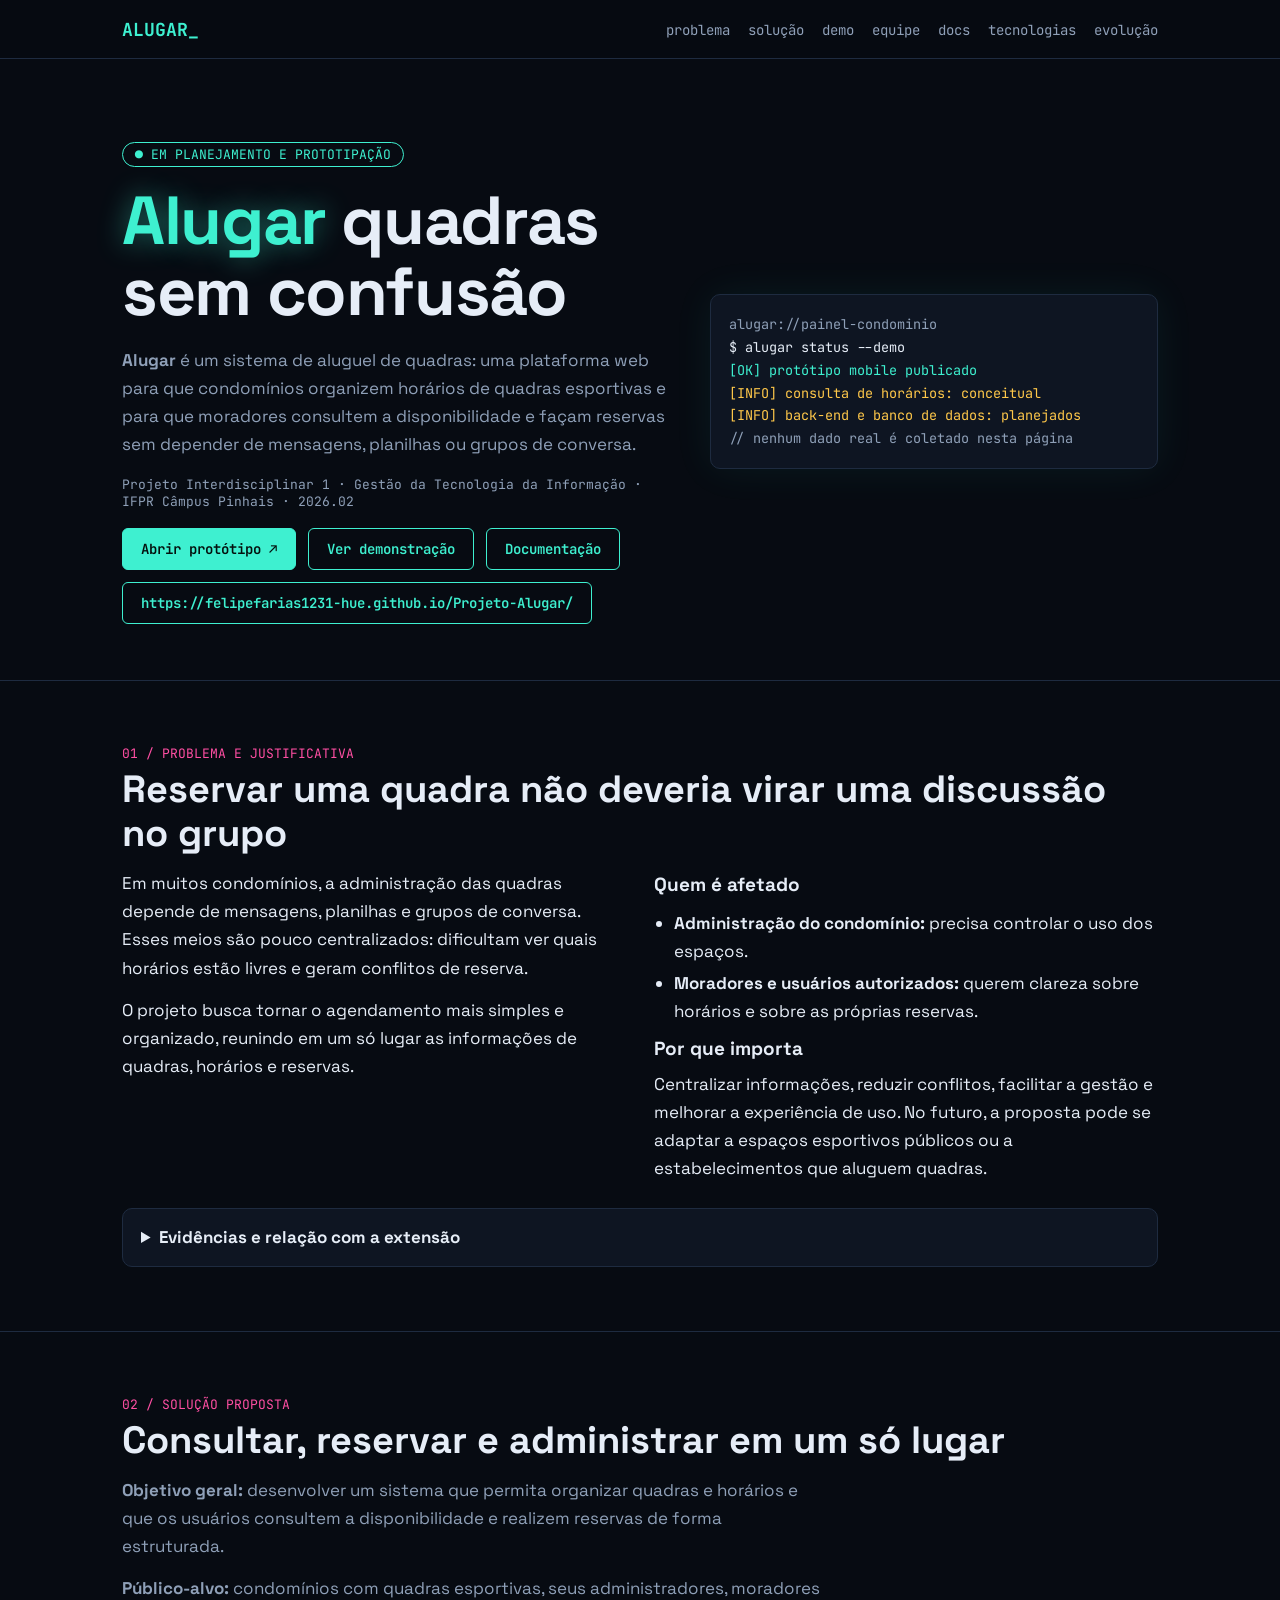
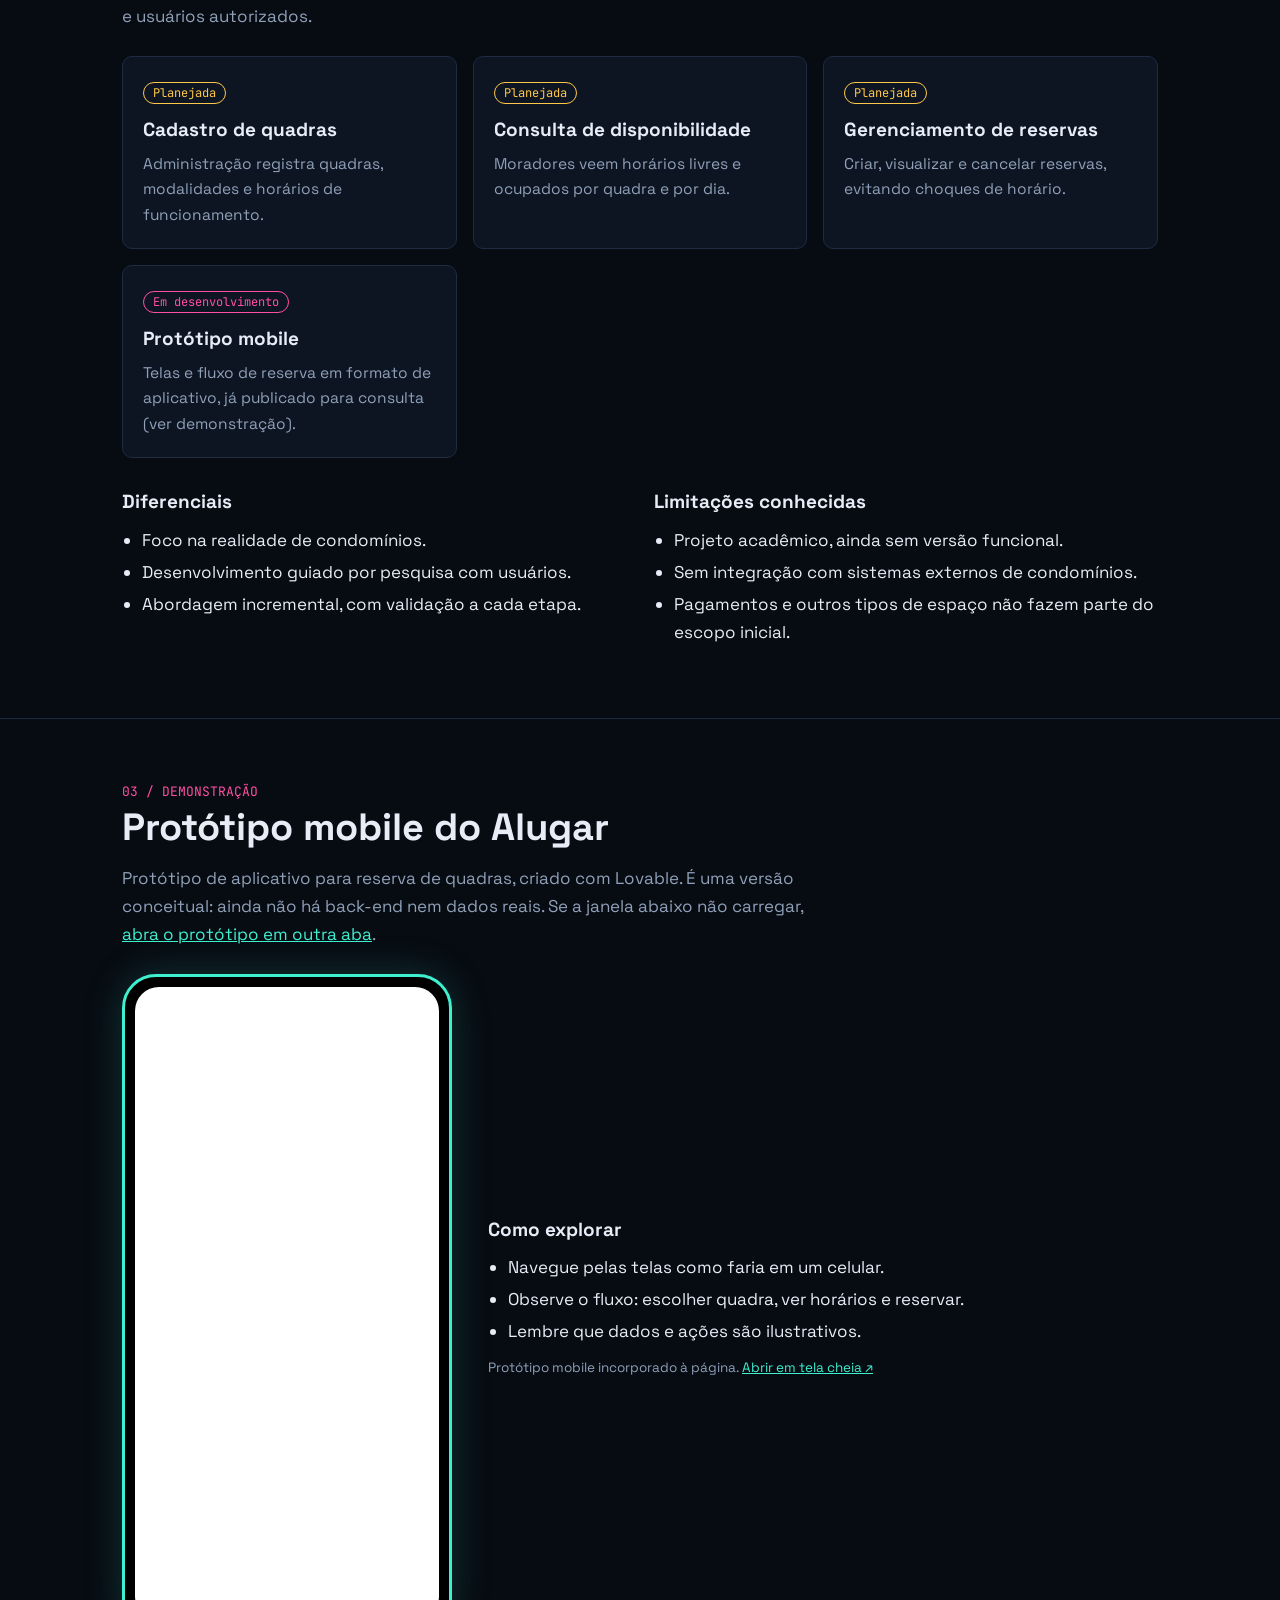
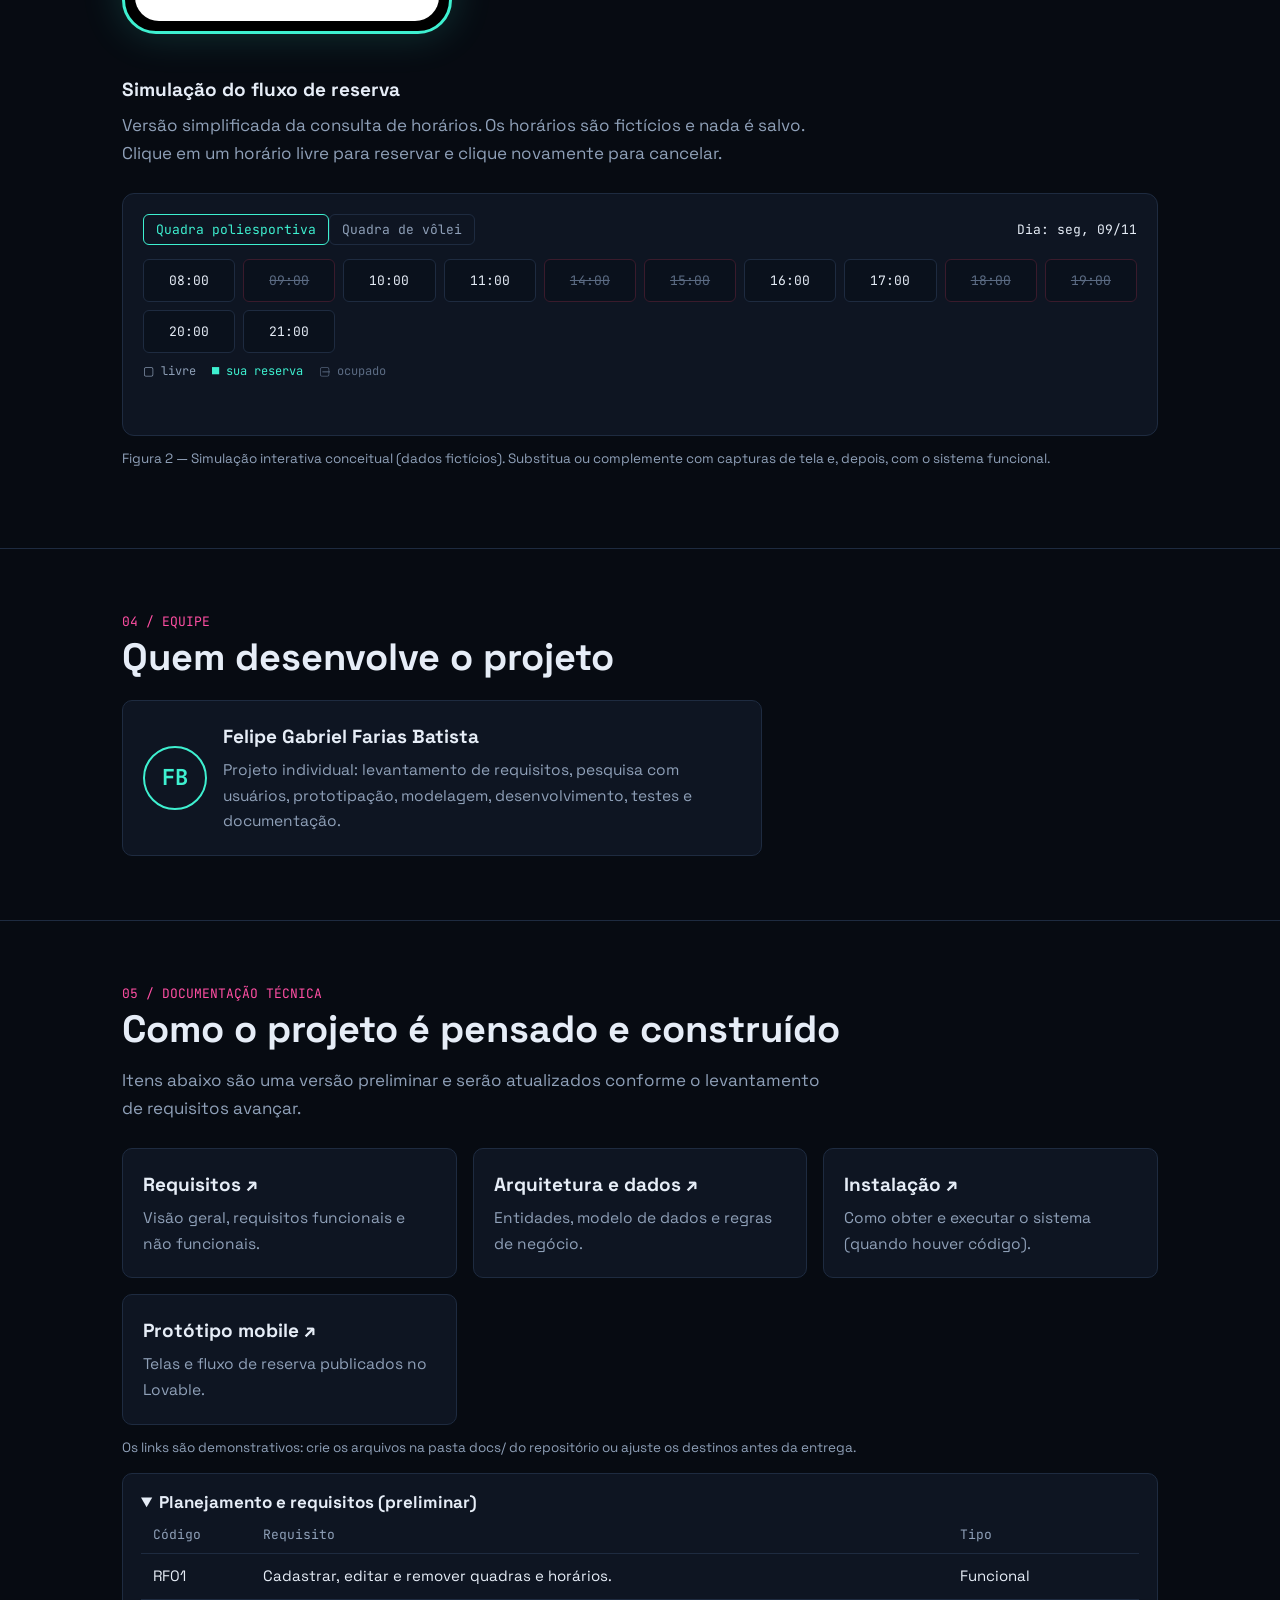
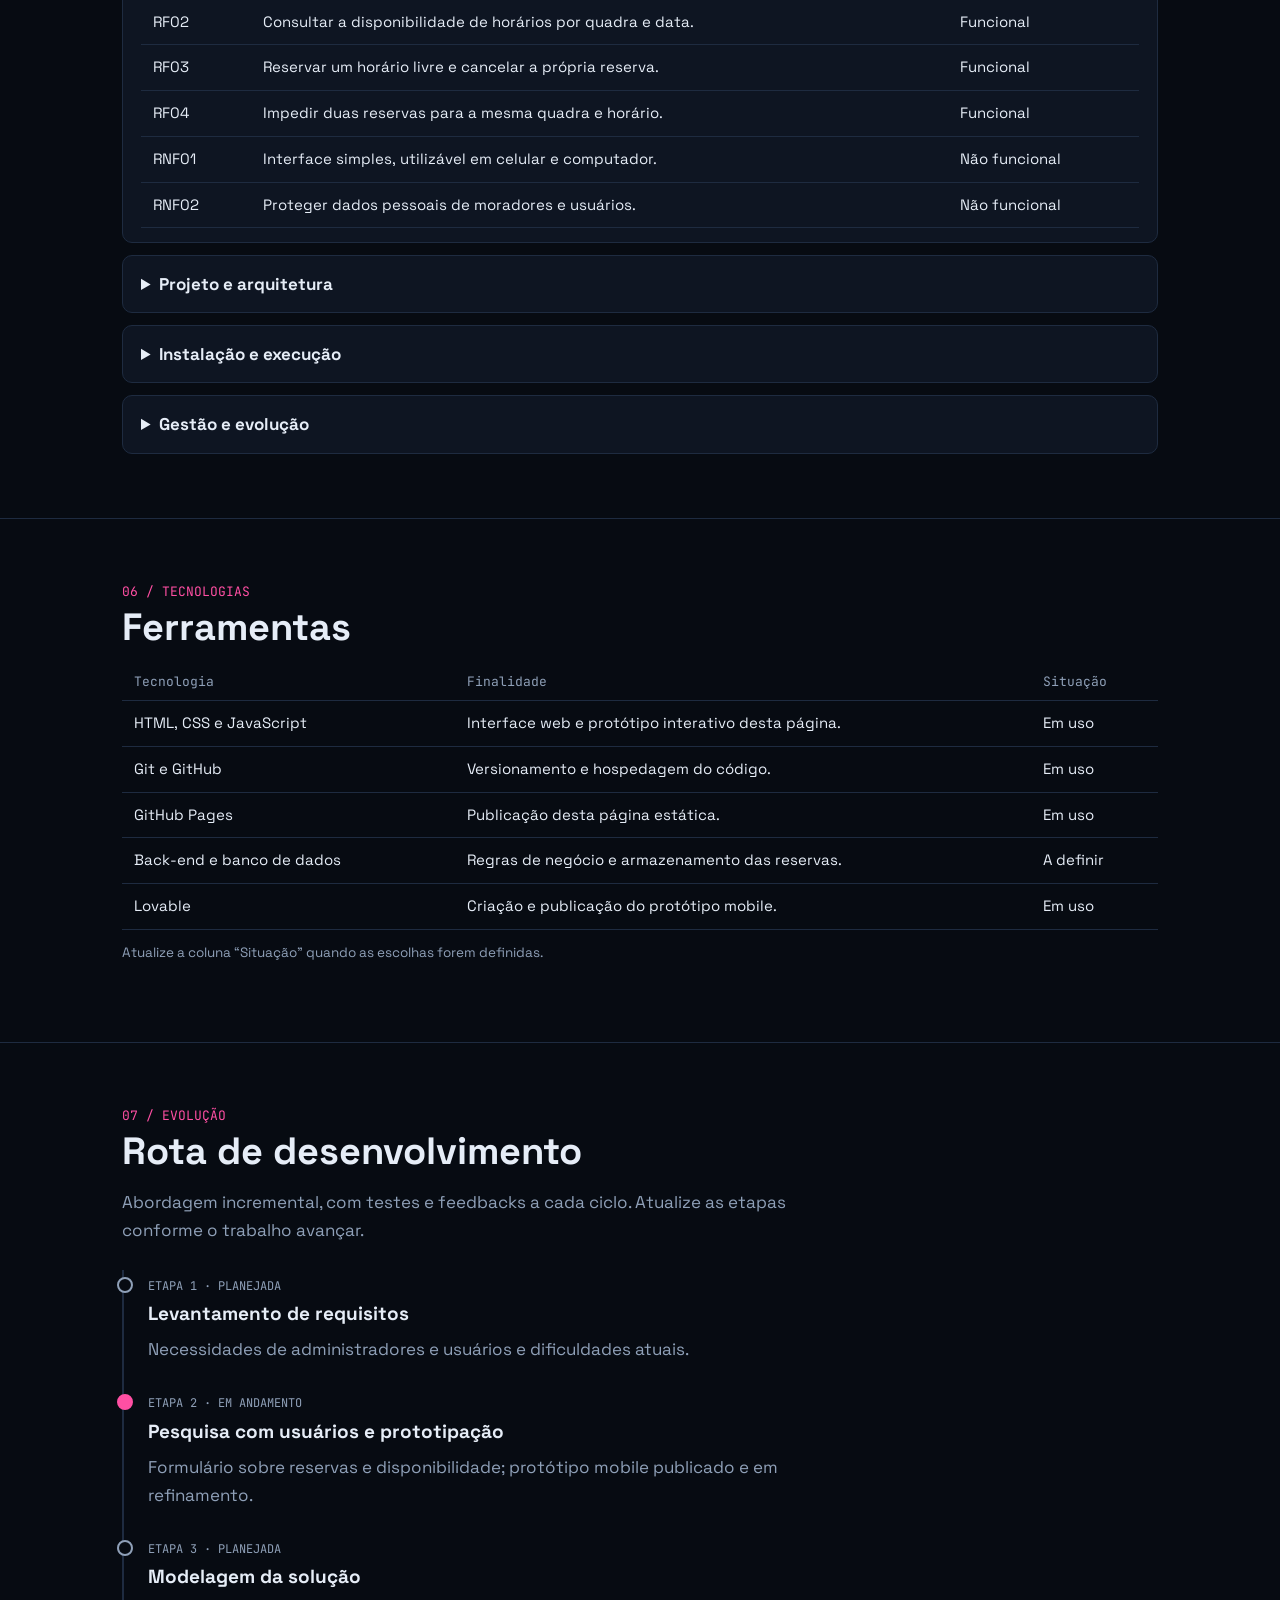
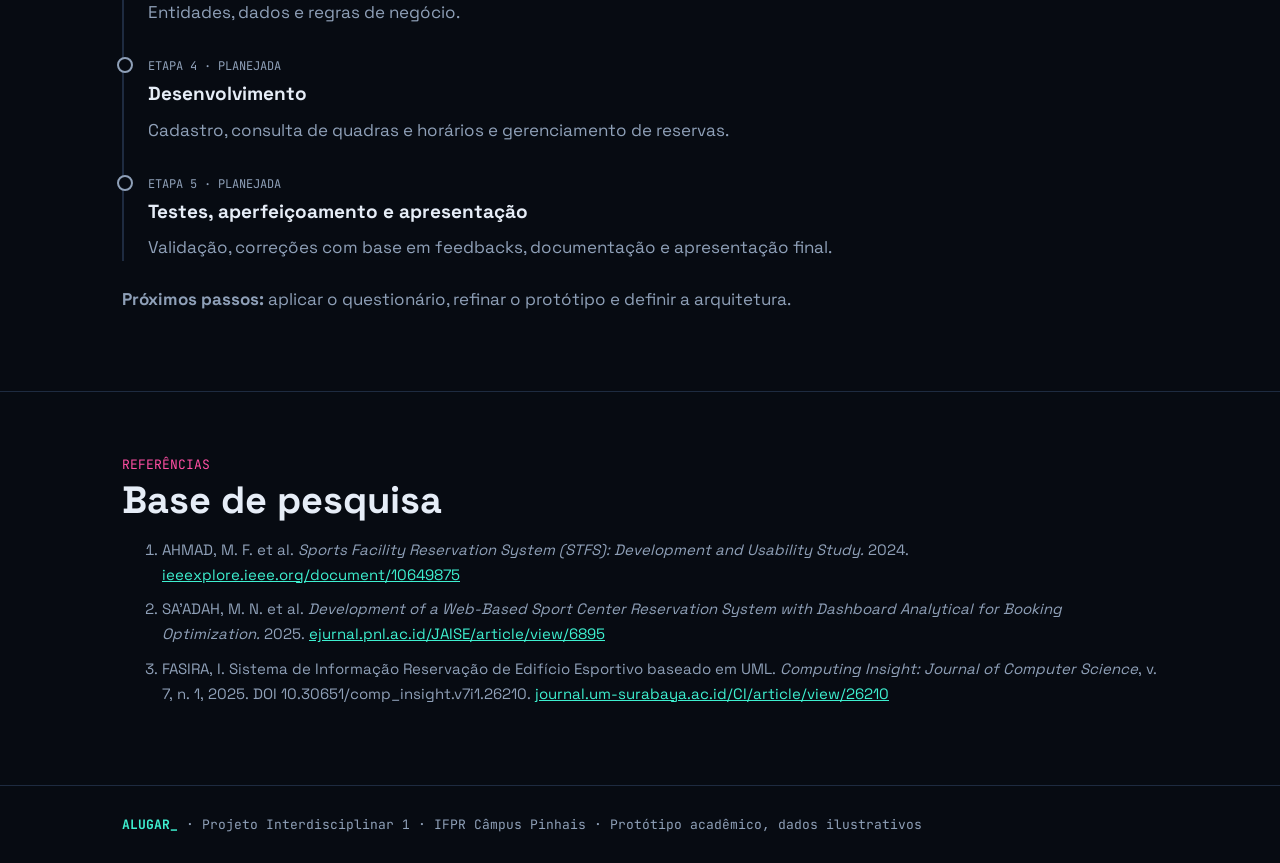
==== index.html @ 7ab3052f "Update index.html" ====
<!DOCTYPE html>
<html lang="pt-BR">
<head>
<meta charset="utf-8">
<meta name="viewport" content="width=device-width, initial-scale=1">
<title>Alugar — Projeto Interdisciplinar</title>
<meta name="description" content="Alugar: sistema web para consultar horários e reservar quadras esportivas em condomínios. Projeto Interdisciplinar 1, IFPR Câmpus Pinhais.">
<link rel="preconnect" href="https://fonts.googleapis.com">
<link rel="preconnect" href="https://fonts.gstatic.com" crossorigin>
<link href="https://fonts.googleapis.com/css2?family=JetBrains+Mono:wght@400;600&family=Space+Grotesk:wght@400;500;700&display=swap" rel="stylesheet">
<style>
:root{--bg:#070b12;--panel:#0e1522;--line:#1e2b40;--text:#e6edf7;--mute:#8fa0b8;--neon:#3ef0d0;--hot:#ff4fa3;--warn:#ffc84a;--sans:"Space Grotesk",system-ui,sans-serif;--mono:"JetBrains Mono",ui-monospace,Consolas,monospace}
*{box-sizing:border-box}html{scroll-behavior:smooth;scroll-padding-top:70px}
@media(prefers-reduced-motion:reduce){html{scroll-behavior:auto}*{animation:none!important}}
body{margin:0;background:var(--bg);color:var(--text);font:17px/1.65 var(--sans)}
a{color:var(--neon)}a:focus-visible,button:focus-visible{outline:2px solid var(--neon);outline-offset:3px}
.wrap{max-width:1080px;margin:0 auto;padding:0 22px}
header{position:sticky;top:0;z-index:5;background:rgba(7,11,18,.9);backdrop-filter:blur(8px);border-bottom:1px solid var(--line)}
nav{display:flex;align-items:center;justify-content:space-between;gap:16px;height:58px}
.logo{font:700 18px var(--mono);color:var(--neon);text-decoration:none}
nav ul{display:flex;gap:18px;list-style:none;margin:0;padding:0;overflow-x:auto}
nav ul a{font:14px var(--mono);color:var(--mute);text-decoration:none;white-space:nowrap}nav ul a:hover{color:var(--text)}
.hero{padding:80px 0 56px;display:grid;grid-template-columns:1.1fr .9fr;gap:40px;align-items:center}
.badge{display:inline-block;font:13px var(--mono);color:var(--neon);border:1px solid var(--neon);border-radius:99px;padding:3px 12px}
.badge:before{content:"● ";animation:blink 1.6s infinite}@keyframes blink{50%{opacity:.25}}
h1{font-size:clamp(38px,6vw,68px);line-height:1.05;margin:18px 0;letter-spacing:-.02em}
h1 span{color:var(--neon);text-shadow:0 0 28px rgba(62,240,208,.45)}
.lead{color:var(--mute);max-width:56ch}
.meta{font:13px var(--mono);color:var(--mute);margin:18px 0}
.btns{display:flex;flex-wrap:wrap;gap:12px}
.btn{font:600 14px var(--mono);padding:11px 18px;border:1px solid var(--neon);color:var(--neon);text-decoration:none;border-radius:6px}
.btn.fill{background:var(--neon);color:#04110e}.btn:hover{box-shadow:0 0 18px rgba(62,240,208,.4)}
.term{background:var(--panel);border:1px solid var(--line);border-radius:10px;font:13.5px/1.7 var(--mono);padding:18px;box-shadow:0 0 40px rgba(62,240,208,.07)}
.term .d{color:var(--mute)}.ok{color:var(--neon)}.in{color:var(--warn)}
section{padding:64px 0;border-top:1px solid var(--line)}
.tag{font:13px var(--mono);color:var(--hot)}
h2{font-size:clamp(26px,4vw,38px);line-height:1.15;margin:6px 0 14px}
h3{margin:0 0 6px;font-size:19px}
p{margin:0 0 14px}.sub{color:var(--mute);max-width:64ch}
.grid{display:grid;grid-template-columns:repeat(auto-fit,minmax(250px,1fr));gap:16px;margin-top:26px}
.card{background:var(--panel);border:1px solid var(--line);border-radius:10px;padding:20px}
.card p{color:var(--mute);margin:0;font-size:15.5px}
.st{display:inline-block;font:12px var(--mono);padding:2px 9px;border-radius:99px;border:1px solid;margin-bottom:10px}
.st.pl{color:var(--warn)}.st.dv{color:var(--hot)}.st.im{color:var(--neon)}
ul.l{padding-left:20px;margin:8px 0}ul.l li{margin:4px 0}
.two{display:grid;grid-template-columns:1fr 1fr;gap:28px}
.demo{background:var(--panel);border:1px solid var(--line);border-radius:12px;padding:20px;margin-top:26px}
.demo-top{display:flex;flex-wrap:wrap;gap:12px;justify-content:space-between;align-items:center;margin-bottom:14px;font:13px var(--mono)}
.tabs button{font:13px var(--mono);background:none;border:1px solid var(--line);color:var(--mute);padding:6px 12px;border-radius:6px;cursor:pointer}
.tabs button[aria-pressed=true]{border-color:var(--neon);color:var(--neon)}
.slots{display:grid;grid-template-columns:repeat(auto-fill,minmax(92px,1fr));gap:8px}
.slot{font:13px var(--mono);padding:12px 6px;border-radius:6px;border:1px solid var(--line);background:#0a111c;color:var(--text);cursor:pointer}
.slot:hover:not(:disabled){border-color:var(--neon)}
.slot:disabled{color:#5b6b83;text-decoration:line-through;cursor:not-allowed;border-color:#3a1b2c}
.slot.mine{background:var(--neon);color:#04110e;border-color:var(--neon);font-weight:600}
#msg{margin:14px 0 0;font:13.5px var(--mono);color:var(--neon);min-height:1.6em}
.legend{display:flex;gap:16px;flex-wrap:wrap;font:12px var(--mono);color:var(--mute);margin-top:10px}
.proto{display:grid;grid-template-columns:auto 1fr;gap:36px;align-items:center;margin-top:26px}
.phone{width:330px;max-width:100%;height:660px;border:3px solid var(--neon);border-radius:34px;padding:10px;background:#000;box-shadow:0 0 40px rgba(62,240,208,.18)}
.phone iframe{width:100%;height:100%;border:0;border-radius:24px;background:#fff}
.cap{font-size:13.5px;color:var(--mute);margin-top:12px}
.person{display:flex;gap:16px;align-items:center}
.av{width:64px;height:64px;border-radius:50%;border:2px solid var(--neon);display:grid;place-items:center;font:700 22px var(--mono);color:var(--neon);flex:none}
table{width:100%;border-collapse:collapse;font-size:15px}
th,td{text-align:left;padding:10px 12px;border-bottom:1px solid var(--line);vertical-align:top}
th{font:13px var(--mono);color:var(--mute);font-weight:400}
.scroll{overflow-x:auto}
.tl{border-left:2px solid var(--line);margin-top:26px;padding-left:24px}
.tl div{position:relative;margin-bottom:24px}
.tl div:before{content:"";position:absolute;left:-31px;top:7px;width:12px;height:12px;border-radius:50%;background:var(--bg);border:2px solid var(--mute)}
.tl .doing:before{border-color:var(--hot);background:var(--hot)}
.tl small{font:12px var(--mono);color:var(--mute)}
.docs a.card{display:block;text-decoration:none;color:var(--text)}.docs a.card:hover{border-color:var(--neon)}
pre{background:var(--panel);border:1px solid var(--line);border-radius:8px;padding:14px;overflow-x:auto;font:13.5px/1.6 var(--mono);margin:10px 0}
details{background:var(--panel);border:1px solid var(--line);border-radius:10px;padding:14px 18px;margin-top:12px}
summary{cursor:pointer;font-weight:700}
footer{border-top:1px solid var(--line);padding:30px 0;font:13px var(--mono);color:var(--mute)}
.refs{font-size:15px;color:var(--mute)}.refs li{margin-bottom:10px}
@media(max-width:800px){.proto{grid-template-columns:1fr;justify-items:center}.hero,.two{grid-template-columns:1fr}.hero{padding-top:48px}}
</style>
</head>
<body>
<header><div class="wrap"><nav aria-label="Principal">
<a class="logo" href="#inicio">ALUGAR_</a>
<ul><li><a href="#problema">problema</a></li><li><a href="#solucao">solução</a></li><li><a href="#demo">demo</a></li><li><a href="#equipe">equipe</a></li><li><a href="#docs">docs</a></li><li><a href="#tec">tecnologias</a></li><li><a href="#evolucao">evolução</a></li></ul>
</nav></div></header>

<main>
<div class="wrap" id="inicio">
<div class="hero">
<div>
<span class="badge">EM PLANEJAMENTO E PROTOTIPAÇÃO</span>
<h1><span>Alugar</span> quadras sem confusão</h1>
<p class="lead"><strong>Alugar</strong> é um sistema de aluguel de quadras: uma plataforma web para que condomínios organizem horários de quadras esportivas e para que moradores consultem a disponibilidade e façam reservas sem depender de mensagens, planilhas ou grupos de conversa.</p>
<p class="meta">Projeto Interdisciplinar 1 · Gestão da Tecnologia da Informação · IFPR Câmpus Pinhais · 2026.02</p>
<div class="btns"><a class="btn fill" href="https://sporty-reserve-app-mobile.lovable.app/" target="_blank" rel="noopener">Abrir protótipo ↗</a><a class="btn" href="#demo">Ver demonstração</a><a class="btn" href="#docs">Documentação</a><a class="btn" href="#" aria-disabled="true">https://felipefarias1231-hue.github.io/Projeto-Alugar/</a></div>
</div>
<div class="term" aria-label="Painel ilustrativo">
<div class="d">alugar://painel-condominio</div>
<div>$ alugar status --demo</div>
<div class="ok">[OK] protótipo mobile publicado</div>
<div class="in">[INFO] consulta de horários: conceitual</div>
<div class="in">[INFO] back-end e banco de dados: planejados</div>
<div class="d">// nenhum dado real é coletado nesta página</div>
</div>
</div>
</div>

<section id="problema"><div class="wrap">
<div class="tag">01 / PROBLEMA E JUSTIFICATIVA</div>
<h2>Reservar uma quadra não deveria virar uma discussão no grupo</h2>
<div class="two">
<div>
<p>Em muitos condomínios, a administração das quadras depende de mensagens, planilhas e grupos de conversa. Esses meios são pouco centralizados: dificultam ver quais horários estão livres e geram conflitos de reserva.</p>
<p>O projeto busca tornar o agendamento mais simples e organizado, reunindo em um só lugar as informações de quadras, horários e reservas.</p>
</div>
<div>
<h3>Quem é afetado</h3>
<ul class="l"><li><strong>Administração do condomínio:</strong> precisa controlar o uso dos espaços.</li><li><strong>Moradores e usuários autorizados:</strong> querem clareza sobre horários e sobre as próprias reservas.</li></ul>
<h3>Por que importa</h3>
<p>Centralizar informações, reduzir conflitos, facilitar a gestão e melhorar a experiência de uso. No futuro, a proposta pode se adaptar a espaços esportivos públicos ou a estabelecimentos que aluguem quadras.</p>
</div>
</div>
<details><summary>Evidências e relação com a extensão</summary>
<p class="sub" style="margin-top:12px">A equipe aplicará um formulário para coletar opiniões de possíveis usuários sobre reservas, disponibilidade e recursos importantes. Os resultados serão publicados aqui, sem identificar participantes. <em>(Resultados ainda não coletados.)</em></p>
<p class="sub">O projeto se relaciona com a extensão ao aplicar conhecimentos do curso a uma necessidade real de uma comunidade específica, o que exige compreender o contexto de uso, dialogar com diferentes usuários e adaptar a solução a partir de feedbacks.</p>
<p class="sub">Estudos acadêmicos sobre sistemas de reserva de instalações esportivas sustentam a proposta (ver <a href="#refs">referências</a>).</p>
</details>
</div></section>

<section id="solucao"><div class="wrap">
<div class="tag">02 / SOLUÇÃO PROPOSTA</div>
<h2>Consultar, reservar e administrar em um só lugar</h2>
<p class="sub"><strong>Objetivo geral:</strong> desenvolver um sistema que permita organizar quadras e horários e que os usuários consultem a disponibilidade e realizem reservas de forma estruturada.</p>
<p class="sub"><strong>Público-alvo:</strong> condomínios com quadras esportivas, seus administradores, moradores e usuários autorizados.</p>
<div class="grid">
<div class="card"><span class="st pl">Planejada</span><h3>Cadastro de quadras</h3><p>Administração registra quadras, modalidades e horários de funcionamento.</p></div>
<div class="card"><span class="st pl">Planejada</span><h3>Consulta de disponibilidade</h3><p>Moradores veem horários livres e ocupados por quadra e por dia.</p></div>
<div class="card"><span class="st pl">Planejada</span><h3>Gerenciamento de reservas</h3><p>Criar, visualizar e cancelar reservas, evitando choques de horário.</p></div>
<div class="card"><span class="st dv">Em desenvolvimento</span><h3>Protótipo mobile</h3><p>Telas e fluxo de reserva em formato de aplicativo, já publicado para consulta (ver demonstração).</p></div>
</div>
<div class="two" style="margin-top:28px">
<div><h3>Diferenciais</h3><ul class="l"><li>Foco na realidade de condomínios.</li><li>Desenvolvimento guiado por pesquisa com usuários.</li><li>Abordagem incremental, com validação a cada etapa.</li></ul></div>
<div><h3>Limitações conhecidas</h3><ul class="l"><li>Projeto acadêmico, ainda sem versão funcional.</li><li>Sem integração com sistemas externos de condomínios.</li><li>Pagamentos e outros tipos de espaço não fazem parte do escopo inicial.</li></ul></div>
</div>
</div></section>

<section id="demo"><div class="wrap">
<div class="tag">03 / DEMONSTRAÇÃO</div>
<h2>Protótipo mobile do Alugar</h2>
<p class="sub">Protótipo de aplicativo para reserva de quadras, criado com Lovable. É uma versão conceitual: ainda não há back-end nem dados reais. Se a janela abaixo não carregar, <a href="https://sporty-reserve-app-mobile.lovable.app/" target="_blank" rel="noopener">abra o protótipo em outra aba</a>.</p>
<div class="proto">
<div class="phone"><iframe src="https://sporty-reserve-app-mobile.lovable.app/" title="Protótipo mobile do Alugar" loading="lazy"></iframe></div>
<div>
<h3>Como explorar</h3>
<ul class="l"><li>Navegue pelas telas como faria em um celular.</li><li>Observe o fluxo: escolher quadra, ver horários e reservar.</li><li>Lembre que dados e ações são ilustrativos.</li></ul>
<p class="cap">Protótipo mobile incorporado à página. <a href="https://sporty-reserve-app-mobile.lovable.app/" target="_blank" rel="noopener">Abrir em tela cheia ↗</a></p>
</div>
</div>
<h3 style="margin-top:40px">Simulação do fluxo de reserva</h3>
<p class="sub">Versão simplificada da consulta de horários. Os horários são fictícios e nada é salvo. Clique em um horário livre para reservar e clique novamente para cancelar.</p>
<div class="demo">
<div class="demo-top"><div class="tabs" role="group" aria-label="Escolher quadra"><button aria-pressed="true" data-q="0">Quadra poliesportiva</button><button aria-pressed="false" data-q="1">Quadra de vôlei</button></div><span id="dia">Dia: seg, 09/11</span></div>
<div class="slots" id="slots"></div>
<div class="legend"><span>▢ livre</span><span style="color:var(--neon)">■ sua reserva</span><span style="color:#5b6b83">▢̶ ocupado</span></div>
<p id="msg" role="status" aria-live="polite"></p>
</div>
<p class="cap">Figura 2 — Simulação interativa conceitual (dados fictícios). Substitua ou complemente com capturas de tela e, depois, com o sistema funcional.</p>
</div></section>

<section id="equipe"><div class="wrap">
<div class="tag">04 / EQUIPE</div>
<h2>Quem desenvolve o projeto</h2>
<div class="card person" style="max-width:640px;margin-top:20px">
<div class="av" aria-hidden="true">FB</div>
<div><h3>Felipe Gabriel Farias Batista</h3><p>Projeto individual: levantamento de requisitos, pesquisa com usuários, prototipação, modelagem, desenvolvimento, testes e documentação.</p></div>
</div>
</div></section>

<section id="docs"><div class="wrap">
<div class="tag">05 / DOCUMENTAÇÃO TÉCNICA</div>
<h2>Como o projeto é pensado e construído</h2>
<p class="sub">Itens abaixo são uma versão preliminar e serão atualizados conforme o levantamento de requisitos avançar.</p>
<div class="grid docs">
<a class="card" href="docs/requisitos.md"><h3>Requisitos ↗</h3><p>Visão geral, requisitos funcionais e não funcionais.</p></a>
<a class="card" href="docs/arquitetura.md"><h3>Arquitetura e dados ↗</h3><p>Entidades, modelo de dados e regras de negócio.</p></a>
<a class="card" href="docs/instalacao.md"><h3>Instalação ↗</h3><p>Como obter e executar o sistema (quando houver código).</p></a>
<a class="card" href="https://sporty-reserve-app-mobile.lovable.app/" target="_blank" rel="noopener"><h3>Protótipo mobile ↗</h3><p>Telas e fluxo de reserva publicados no Lovable.</p></a>
</div>
<p class="cap">Os links são demonstrativos: crie os arquivos na pasta docs/ do repositório ou ajuste os destinos antes da entrega.</p>

<details open><summary>Planejamento e requisitos (preliminar)</summary>
<div class="scroll"><table>
<tr><th>Código</th><th>Requisito</th><th>Tipo</th></tr>
<tr><td>RF01</td><td>Cadastrar, editar e remover quadras e horários.</td><td>Funcional</td></tr>
<tr><td>RF02</td><td>Consultar a disponibilidade de horários por quadra e data.</td><td>Funcional</td></tr>
<tr><td>RF03</td><td>Reservar um horário livre e cancelar a própria reserva.</td><td>Funcional</td></tr>
<tr><td>RF04</td><td>Impedir duas reservas para a mesma quadra e horário.</td><td>Funcional</td></tr>
<tr><td>RNF01</td><td>Interface simples, utilizável em celular e computador.</td><td>Não funcional</td></tr>
<tr><td>RNF02</td><td>Proteger dados pessoais de moradores e usuários.</td><td>Não funcional</td></tr>
</table></div></details>

<details><summary>Projeto e arquitetura</summary>
<p class="sub" style="margin-top:12px">Entidades previstas: <strong>Quadra</strong>, <strong>Horário</strong>, <strong>Usuário</strong> e <strong>Reserva</strong>. Diagramas (modelo de dados e casos de uso) serão adicionados à pasta docs/ após a etapa de modelagem.</p></details>

<details><summary>Instalação e execução</summary>
<p class="sub" style="margin-top:12px">Ainda não há código executável. Quando houver, esta seção trará pré-requisitos, dependências e comandos, por exemplo:</p>
<pre># exemplo — ajustar à tecnologia final
git clone &lt;url-do-repositorio&gt;
cd projeto-integrador</pre>
<p class="sub">Senhas, tokens e chaves nunca serão publicados no repositório.</p></details>

<details><summary>Gestão e evolução</summary>
<p class="sub" style="margin-top:12px">O cronograma está na seção <a href="#evolucao">Evolução</a>. Decisões relevantes, problemas encontrados e melhorias planejadas serão registrados aqui ao longo do desenvolvimento.</p></details>
</div></section>

<section id="tec"><div class="wrap">
<div class="tag">06 / TECNOLOGIAS</div>
<h2>Ferramentas</h2>
<div class="scroll"><table>
<tr><th>Tecnologia</th><th>Finalidade</th><th>Situação</th></tr>
<tr><td>HTML, CSS e JavaScript</td><td>Interface web e protótipo interativo desta página.</td><td>Em uso</td></tr>
<tr><td>Git e GitHub</td><td>Versionamento e hospedagem do código.</td><td>Em uso</td></tr>
<tr><td>GitHub Pages</td><td>Publicação desta página estática.</td><td>Em uso</td></tr>
<tr><td>Back-end e banco de dados</td><td>Regras de negócio e armazenamento das reservas.</td><td>A definir</td></tr>
<tr><td>Lovable</td><td>Criação e publicação do protótipo mobile.</td><td>Em uso</td></tr>
</table></div>
<p class="cap">Atualize a coluna “Situação” quando as escolhas forem definidas.</p>
</div></section>

<section id="evolucao"><div class="wrap">
<div class="tag">07 / EVOLUÇÃO</div>
<h2>Rota de desenvolvimento</h2>
<p class="sub">Abordagem incremental, com testes e feedbacks a cada ciclo. Atualize as etapas conforme o trabalho avançar.</p>
<div class="tl">
<div><small>ETAPA 1 · PLANEJADA</small><h3>Levantamento de requisitos</h3><p class="sub">Necessidades de administradores e usuários e dificuldades atuais.</p></div>
<div class="doing"><small>ETAPA 2 · EM ANDAMENTO</small><h3>Pesquisa com usuários e prototipação</h3><p class="sub">Formulário sobre reservas e disponibilidade; protótipo mobile publicado e em refinamento.</p></div>
<div><small>ETAPA 3 · PLANEJADA</small><h3>Modelagem da solução</h3><p class="sub">Entidades, dados e regras de negócio.</p></div>
<div><small>ETAPA 4 · PLANEJADA</small><h3>Desenvolvimento</h3><p class="sub">Cadastro, consulta de quadras e horários e gerenciamento de reservas.</p></div>
<div><small>ETAPA 5 · PLANEJADA</small><h3>Testes, aperfeiçoamento e apresentação</h3><p class="sub">Validação, correções com base em feedbacks, documentação e apresentação final.</p></div>
</div>
<p class="sub"><strong>Próximos passos:</strong> aplicar o questionário, refinar o protótipo e definir a arquitetura.</p>
</div></section>

<section id="refs"><div class="wrap">
<div class="tag">REFERÊNCIAS</div>
<h2>Base de pesquisa</h2>
<ol class="refs">
<li>AHMAD, M. F. et al. <em>Sports Facility Reservation System (STFS): Development and Usability Study.</em> 2024. <a href="https://ieeexplore.ieee.org/document/10649875">ieeexplore.ieee.org/document/10649875</a></li>
<li>SA'ADAH, M. N. et al. <em>Development of a Web-Based Sport Center Reservation System with Dashboard Analytical for Booking Optimization.</em> 2025. <a href="https://ejurnal.pnl.ac.id/JAISE/article/view/6895">ejurnal.pnl.ac.id/JAISE/article/view/6895</a></li>
<li>FASIRA, I. Sistema de Informação Reservação de Edifício Esportivo baseado em UML. <em>Computing Insight: Journal of Computer Science</em>, v. 7, n. 1, 2025. DOI 10.30651/comp_insight.v7i1.26210. <a href="https://journal.um-surabaya.ac.id/CI/article/view/26210">journal.um-surabaya.ac.id/CI/article/view/26210</a></li>
</ol>
</div></section>
</main>

<footer><div class="wrap"><strong style="color:var(--neon)">ALUGAR_</strong> · Projeto Interdisciplinar 1 · IFPR Câmpus Pinhais · Protótipo acadêmico, dados ilustrativos</div></footer>

<script>
(function(){
var hours=["08:00","09:00","10:00","11:00","14:00","15:00","16:00","17:00","18:00","19:00","20:00","21:00"];
var busy=[[1,4,5,8,9],[0,2,6,10]];
var mine=[{},{}],q=0,el=document.getElementById("slots"),msg=document.getElementById("msg");
function draw(){
  el.innerHTML="";
  hours.forEach(function(h,i){
    var b=document.createElement("button");
    b.className="slot";b.textContent=h;
    if(busy[q].indexOf(i)>-1){b.disabled=true;b.setAttribute("aria-label",h+", ocupado")}
    else if(mine[q][i]){b.classList.add("mine");b.setAttribute("aria-label",h+", sua reserva. Clique para cancelar")}
    else b.setAttribute("aria-label",h+", livre. Clique para reservar");
    b.onclick=function(){
      var n=document.querySelector(".tabs [aria-pressed=true]").textContent;
      if(mine[q][i]){delete mine[q][i];msg.textContent="Reserva de "+h+" cancelada — "+n+"."}
      else{mine[q][i]=1;msg.textContent="Reserva de "+h+" confirmada — "+n+" (simulação)."}
      draw();
    };
    el.appendChild(b);
  });
}
document.querySelectorAll(".tabs button").forEach(function(t){
  t.onclick=function(){
    document.querySelectorAll(".tabs button").forEach(function(x){x.setAttribute("aria-pressed","false")});
    t.setAttribute("aria-pressed","true");q=+t.dataset.q;msg.textContent="";draw();
  };
});
draw();
})();
</script>
</body>
</html>
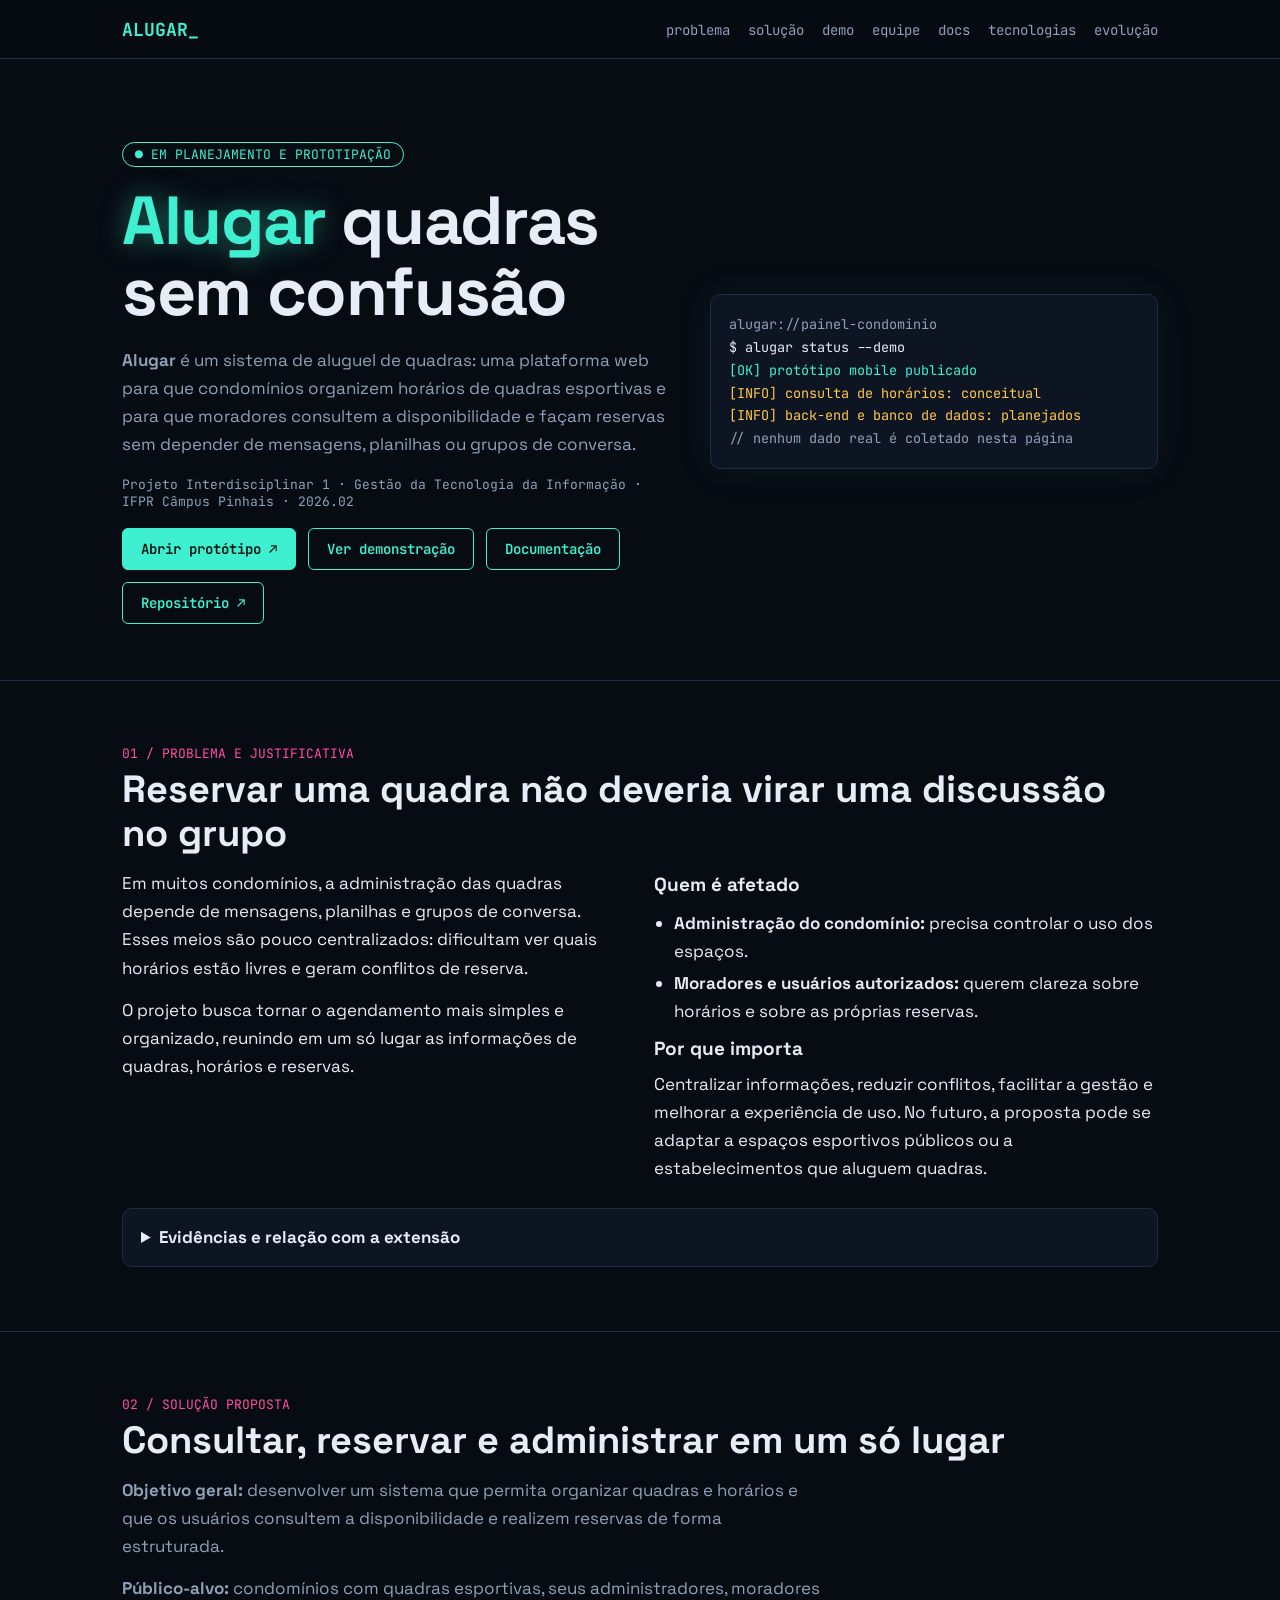
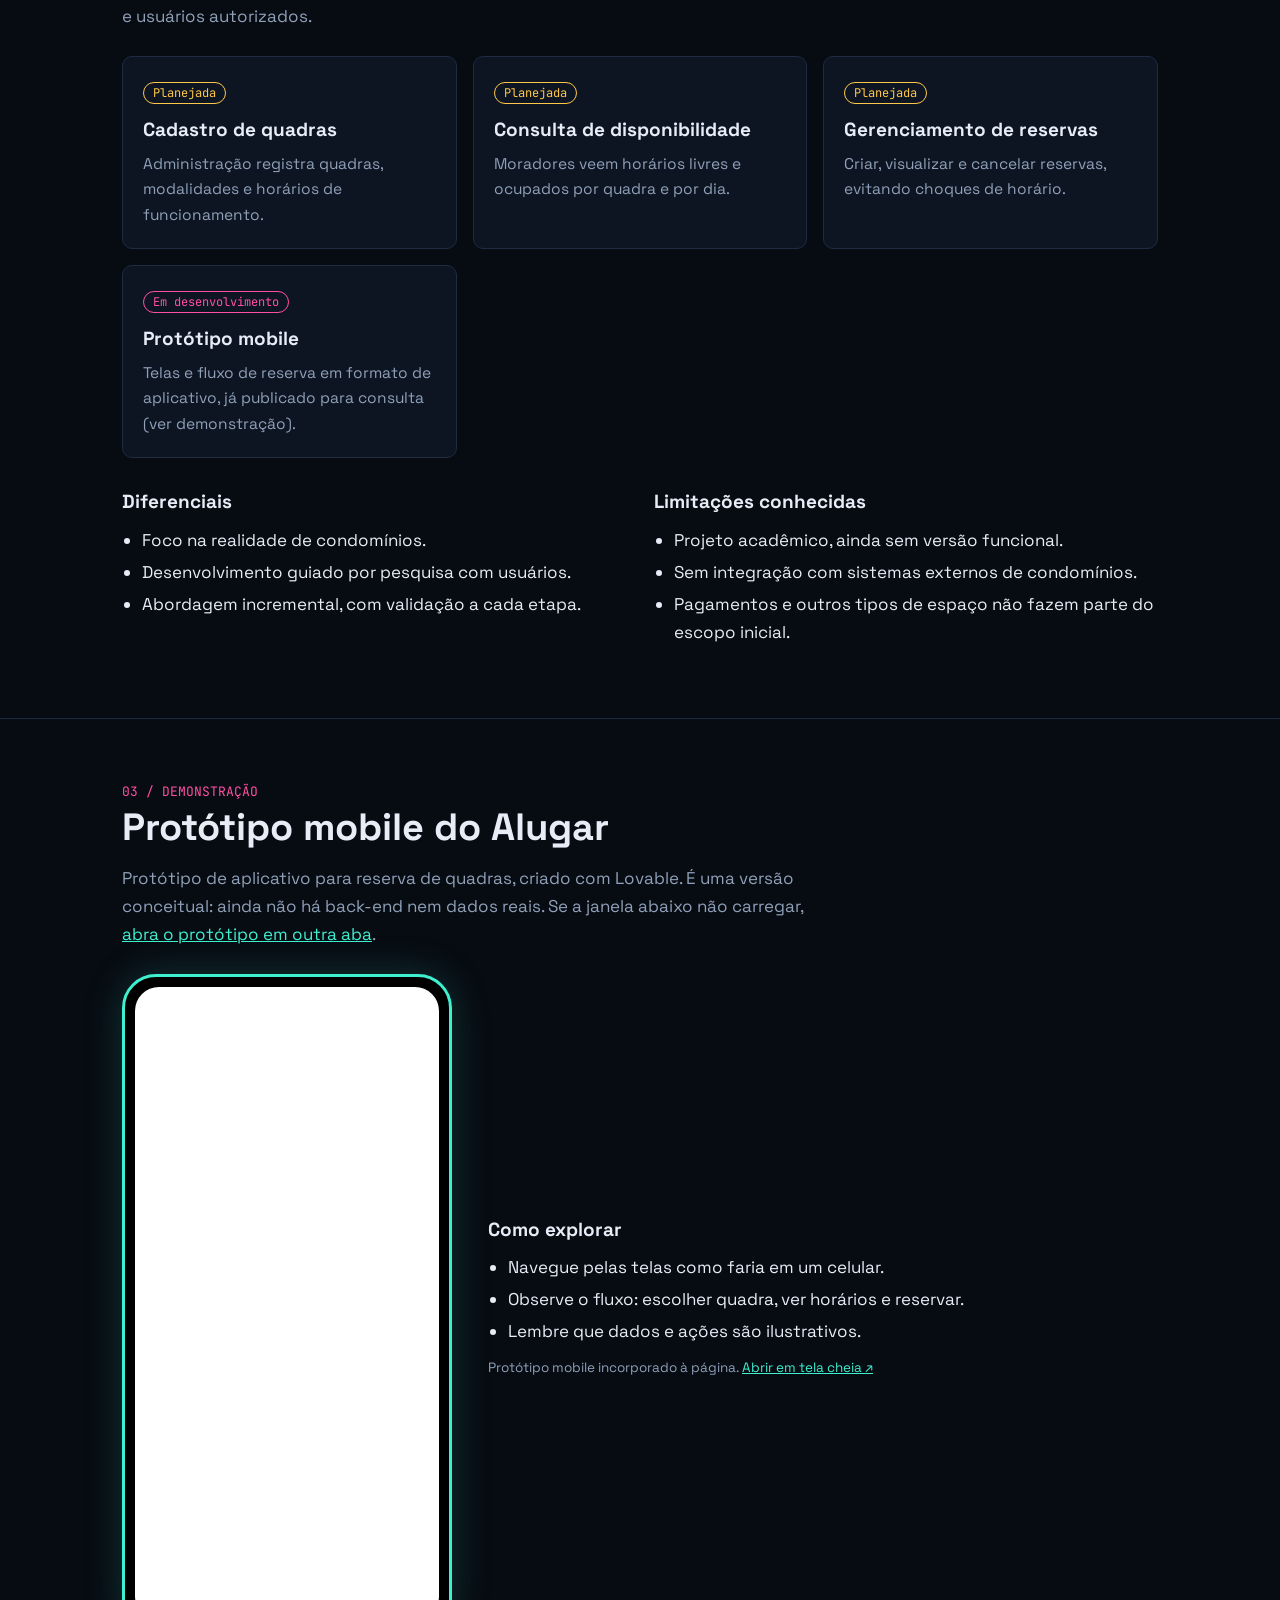
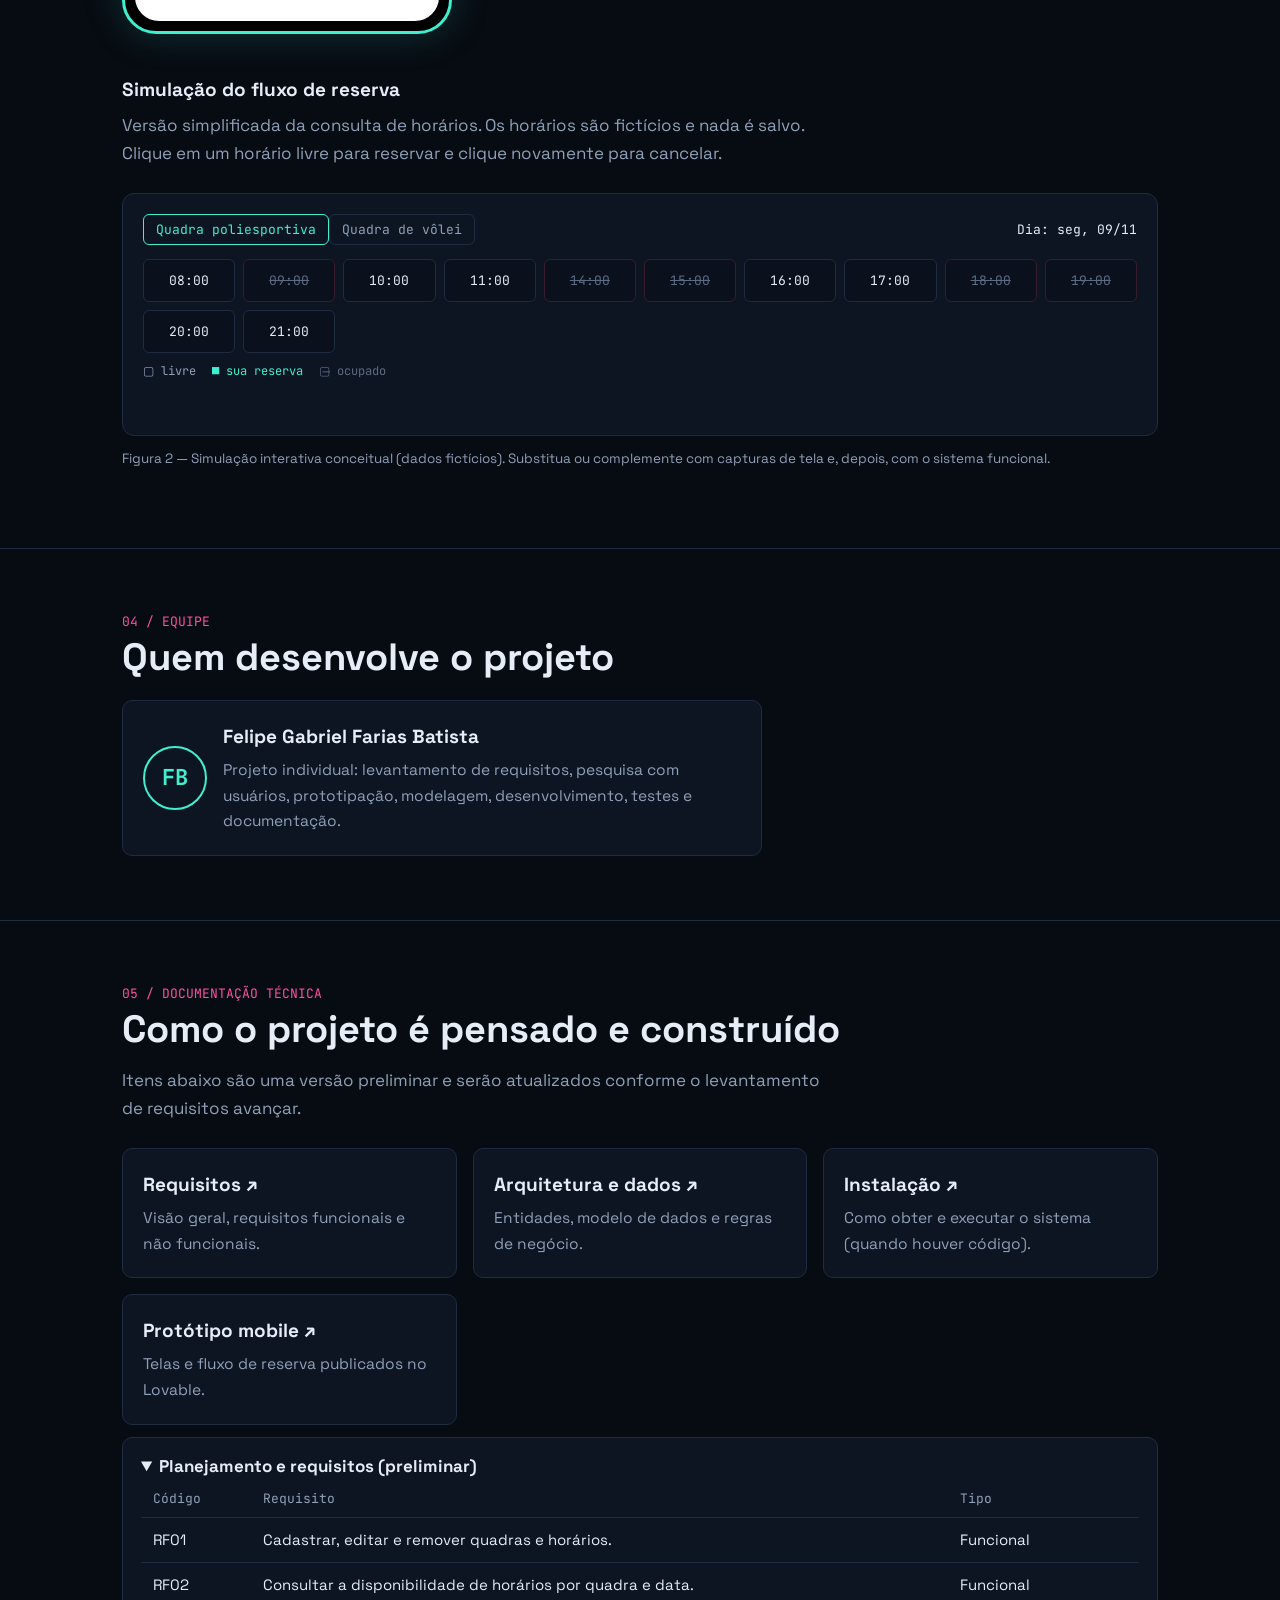
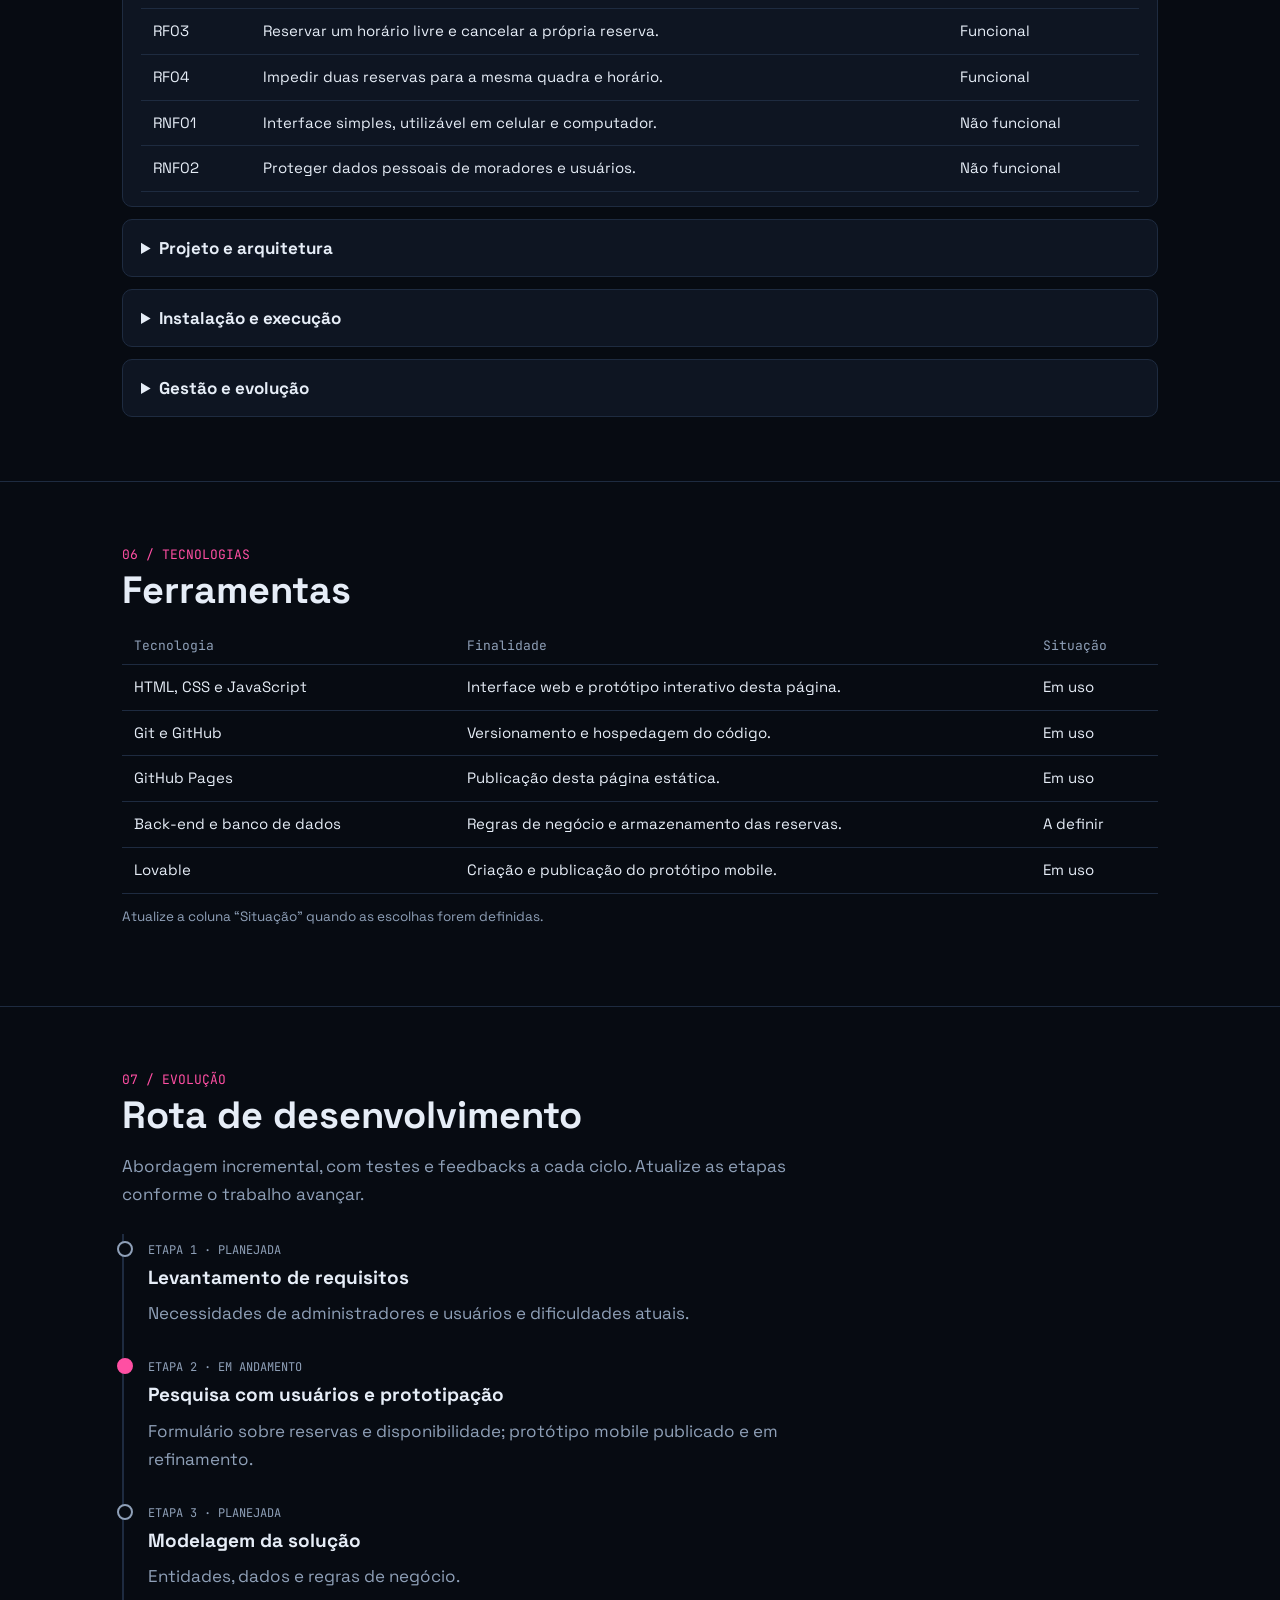
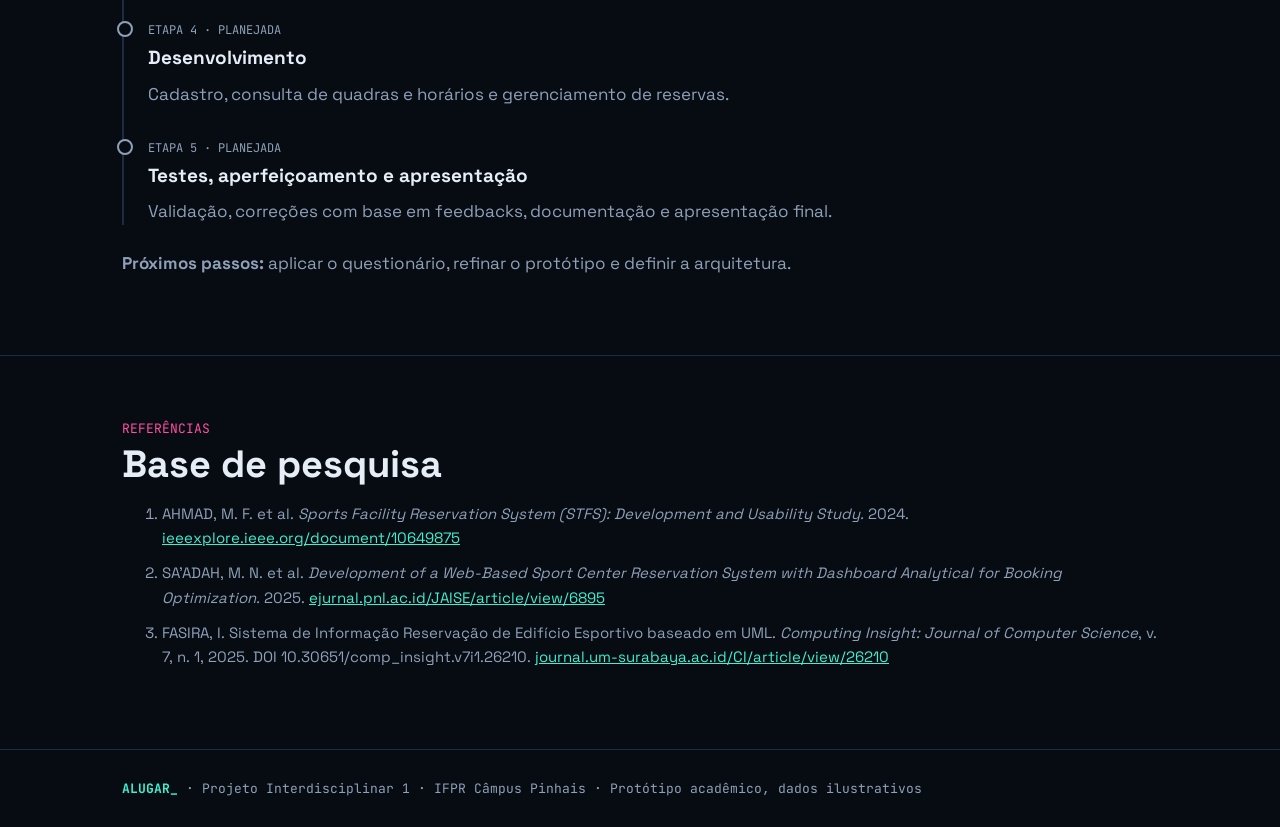
==== commit 6d13982f: "Add files via upload" ====
--- a/index.html
+++ b/index.html
@@ -8,76 +8,7 @@
 <link rel="preconnect" href="https://fonts.googleapis.com">
 <link rel="preconnect" href="https://fonts.gstatic.com" crossorigin>
 <link href="https://fonts.googleapis.com/css2?family=JetBrains+Mono:wght@400;600&family=Space+Grotesk:wght@400;500;700&display=swap" rel="stylesheet">
-<style>
-:root{--bg:#070b12;--panel:#0e1522;--line:#1e2b40;--text:#e6edf7;--mute:#8fa0b8;--neon:#3ef0d0;--hot:#ff4fa3;--warn:#ffc84a;--sans:"Space Grotesk",system-ui,sans-serif;--mono:"JetBrains Mono",ui-monospace,Consolas,monospace}
-*{box-sizing:border-box}html{scroll-behavior:smooth;scroll-padding-top:70px}
-@media(prefers-reduced-motion:reduce){html{scroll-behavior:auto}*{animation:none!important}}
-body{margin:0;background:var(--bg);color:var(--text);font:17px/1.65 var(--sans)}
-a{color:var(--neon)}a:focus-visible,button:focus-visible{outline:2px solid var(--neon);outline-offset:3px}
-.wrap{max-width:1080px;margin:0 auto;padding:0 22px}
-header{position:sticky;top:0;z-index:5;background:rgba(7,11,18,.9);backdrop-filter:blur(8px);border-bottom:1px solid var(--line)}
-nav{display:flex;align-items:center;justify-content:space-between;gap:16px;height:58px}
-.logo{font:700 18px var(--mono);color:var(--neon);text-decoration:none}
-nav ul{display:flex;gap:18px;list-style:none;margin:0;padding:0;overflow-x:auto}
-nav ul a{font:14px var(--mono);color:var(--mute);text-decoration:none;white-space:nowrap}nav ul a:hover{color:var(--text)}
-.hero{padding:80px 0 56px;display:grid;grid-template-columns:1.1fr .9fr;gap:40px;align-items:center}
-.badge{display:inline-block;font:13px var(--mono);color:var(--neon);border:1px solid var(--neon);border-radius:99px;padding:3px 12px}
-.badge:before{content:"● ";animation:blink 1.6s infinite}@keyframes blink{50%{opacity:.25}}
-h1{font-size:clamp(38px,6vw,68px);line-height:1.05;margin:18px 0;letter-spacing:-.02em}
-h1 span{color:var(--neon);text-shadow:0 0 28px rgba(62,240,208,.45)}
-.lead{color:var(--mute);max-width:56ch}
-.meta{font:13px var(--mono);color:var(--mute);margin:18px 0}
-.btns{display:flex;flex-wrap:wrap;gap:12px}
-.btn{font:600 14px var(--mono);padding:11px 18px;border:1px solid var(--neon);color:var(--neon);text-decoration:none;border-radius:6px}
-.btn.fill{background:var(--neon);color:#04110e}.btn:hover{box-shadow:0 0 18px rgba(62,240,208,.4)}
-.term{background:var(--panel);border:1px solid var(--line);border-radius:10px;font:13.5px/1.7 var(--mono);padding:18px;box-shadow:0 0 40px rgba(62,240,208,.07)}
-.term .d{color:var(--mute)}.ok{color:var(--neon)}.in{color:var(--warn)}
-section{padding:64px 0;border-top:1px solid var(--line)}
-.tag{font:13px var(--mono);color:var(--hot)}
-h2{font-size:clamp(26px,4vw,38px);line-height:1.15;margin:6px 0 14px}
-h3{margin:0 0 6px;font-size:19px}
-p{margin:0 0 14px}.sub{color:var(--mute);max-width:64ch}
-.grid{display:grid;grid-template-columns:repeat(auto-fit,minmax(250px,1fr));gap:16px;margin-top:26px}
-.card{background:var(--panel);border:1px solid var(--line);border-radius:10px;padding:20px}
-.card p{color:var(--mute);margin:0;font-size:15.5px}
-.st{display:inline-block;font:12px var(--mono);padding:2px 9px;border-radius:99px;border:1px solid;margin-bottom:10px}
-.st.pl{color:var(--warn)}.st.dv{color:var(--hot)}.st.im{color:var(--neon)}
-ul.l{padding-left:20px;margin:8px 0}ul.l li{margin:4px 0}
-.two{display:grid;grid-template-columns:1fr 1fr;gap:28px}
-.demo{background:var(--panel);border:1px solid var(--line);border-radius:12px;padding:20px;margin-top:26px}
-.demo-top{display:flex;flex-wrap:wrap;gap:12px;justify-content:space-between;align-items:center;margin-bottom:14px;font:13px var(--mono)}
-.tabs button{font:13px var(--mono);background:none;border:1px solid var(--line);color:var(--mute);padding:6px 12px;border-radius:6px;cursor:pointer}
-.tabs button[aria-pressed=true]{border-color:var(--neon);color:var(--neon)}
-.slots{display:grid;grid-template-columns:repeat(auto-fill,minmax(92px,1fr));gap:8px}
-.slot{font:13px var(--mono);padding:12px 6px;border-radius:6px;border:1px solid var(--line);background:#0a111c;color:var(--text);cursor:pointer}
-.slot:hover:not(:disabled){border-color:var(--neon)}
-.slot:disabled{color:#5b6b83;text-decoration:line-through;cursor:not-allowed;border-color:#3a1b2c}
-.slot.mine{background:var(--neon);color:#04110e;border-color:var(--neon);font-weight:600}
-#msg{margin:14px 0 0;font:13.5px var(--mono);color:var(--neon);min-height:1.6em}
-.legend{display:flex;gap:16px;flex-wrap:wrap;font:12px var(--mono);color:var(--mute);margin-top:10px}
-.proto{display:grid;grid-template-columns:auto 1fr;gap:36px;align-items:center;margin-top:26px}
-.phone{width:330px;max-width:100%;height:660px;border:3px solid var(--neon);border-radius:34px;padding:10px;background:#000;box-shadow:0 0 40px rgba(62,240,208,.18)}
-.phone iframe{width:100%;height:100%;border:0;border-radius:24px;background:#fff}
-.cap{font-size:13.5px;color:var(--mute);margin-top:12px}
-.person{display:flex;gap:16px;align-items:center}
-.av{width:64px;height:64px;border-radius:50%;border:2px solid var(--neon);display:grid;place-items:center;font:700 22px var(--mono);color:var(--neon);flex:none}
-table{width:100%;border-collapse:collapse;font-size:15px}
-th,td{text-align:left;padding:10px 12px;border-bottom:1px solid var(--line);vertical-align:top}
-th{font:13px var(--mono);color:var(--mute);font-weight:400}
-.scroll{overflow-x:auto}
-.tl{border-left:2px solid var(--line);margin-top:26px;padding-left:24px}
-.tl div{position:relative;margin-bottom:24px}
-.tl div:before{content:"";position:absolute;left:-31px;top:7px;width:12px;height:12px;border-radius:50%;background:var(--bg);border:2px solid var(--mute)}
-.tl .doing:before{border-color:var(--hot);background:var(--hot)}
-.tl small{font:12px var(--mono);color:var(--mute)}
-.docs a.card{display:block;text-decoration:none;color:var(--text)}.docs a.card:hover{border-color:var(--neon)}
-pre{background:var(--panel);border:1px solid var(--line);border-radius:8px;padding:14px;overflow-x:auto;font:13.5px/1.6 var(--mono);margin:10px 0}
-details{background:var(--panel);border:1px solid var(--line);border-radius:10px;padding:14px 18px;margin-top:12px}
-summary{cursor:pointer;font-weight:700}
-footer{border-top:1px solid var(--line);padding:30px 0;font:13px var(--mono);color:var(--mute)}
-.refs{font-size:15px;color:var(--mute)}.refs li{margin-bottom:10px}
-@media(max-width:800px){.proto{grid-template-columns:1fr;justify-items:center}.hero,.two{grid-template-columns:1fr}.hero{padding-top:48px}}
-</style>
+<link rel="stylesheet" href="assets/css/style.css">
 </head>
 <body>
 <header><div class="wrap"><nav aria-label="Principal">
@@ -93,7 +24,7 @@
 <h1><span>Alugar</span> quadras sem confusão</h1>
 <p class="lead"><strong>Alugar</strong> é um sistema de aluguel de quadras: uma plataforma web para que condomínios organizem horários de quadras esportivas e para que moradores consultem a disponibilidade e façam reservas sem depender de mensagens, planilhas ou grupos de conversa.</p>
 <p class="meta">Projeto Interdisciplinar 1 · Gestão da Tecnologia da Informação · IFPR Câmpus Pinhais · 2026.02</p>
-<div class="btns"><a class="btn fill" href="https://sporty-reserve-app-mobile.lovable.app/" target="_blank" rel="noopener">Abrir protótipo ↗</a><a class="btn" href="#demo">Ver demonstração</a><a class="btn" href="#docs">Documentação</a><a class="btn" href="#" aria-disabled="true">https://felipefarias1231-hue.github.io/Projeto-Alugar/</a></div>
+<div class="btns"><a class="btn fill" href="https://sporty-reserve-app-mobile.lovable.app/" target="_blank" rel="noopener">Abrir protótipo ↗</a><a class="btn" href="#demo">Ver demonstração</a><a class="btn" href="#docs">Documentação</a><a class="btn" href="https://github.com/felipefarias1231-hue/Projeto-Alugar" target="_blank" rel="noopener">Repositório ↗</a></div>
 </div>
 <div class="term" aria-label="Painel ilustrativo">
 <div class="d">alugar://painel-condominio</div>
@@ -187,7 +118,6 @@
 <a class="card" href="docs/instalacao.md"><h3>Instalação ↗</h3><p>Como obter e executar o sistema (quando houver código).</p></a>
 <a class="card" href="https://sporty-reserve-app-mobile.lovable.app/" target="_blank" rel="noopener"><h3>Protótipo mobile ↗</h3><p>Telas e fluxo de reserva publicados no Lovable.</p></a>
 </div>
-<p class="cap">Os links são demonstrativos: crie os arquivos na pasta docs/ do repositório ou ajuste os destinos antes da entrega.</p>
 
 <details open><summary>Planejamento e requisitos (preliminar)</summary>
 <div class="scroll"><table>
@@ -255,36 +185,6 @@
 
 <footer><div class="wrap"><strong style="color:var(--neon)">ALUGAR_</strong> · Projeto Interdisciplinar 1 · IFPR Câmpus Pinhais · Protótipo acadêmico, dados ilustrativos</div></footer>
 
-<script>
-(function(){
-var hours=["08:00","09:00","10:00","11:00","14:00","15:00","16:00","17:00","18:00","19:00","20:00","21:00"];
-var busy=[[1,4,5,8,9],[0,2,6,10]];
-var mine=[{},{}],q=0,el=document.getElementById("slots"),msg=document.getElementById("msg");
-function draw(){
-  el.innerHTML="";
-  hours.forEach(function(h,i){
-    var b=document.createElement("button");
-    b.className="slot";b.textContent=h;
-    if(busy[q].indexOf(i)>-1){b.disabled=true;b.setAttribute("aria-label",h+", ocupado")}
-    else if(mine[q][i]){b.classList.add("mine");b.setAttribute("aria-label",h+", sua reserva. Clique para cancelar")}
-    else b.setAttribute("aria-label",h+", livre. Clique para reservar");
-    b.onclick=function(){
-      var n=document.querySelector(".tabs [aria-pressed=true]").textContent;
-      if(mine[q][i]){delete mine[q][i];msg.textContent="Reserva de "+h+" cancelada — "+n+"."}
-      else{mine[q][i]=1;msg.textContent="Reserva de "+h+" confirmada — "+n+" (simulação)."}
-      draw();
-    };
-    el.appendChild(b);
-  });
-}
-document.querySelectorAll(".tabs button").forEach(function(t){
-  t.onclick=function(){
-    document.querySelectorAll(".tabs button").forEach(function(x){x.setAttribute("aria-pressed","false")});
-    t.setAttribute("aria-pressed","true");q=+t.dataset.q;msg.textContent="";draw();
-  };
-});
-draw();
-})();
-</script>
+<script src="assets/js/main.js"></script>
 </body>
 </html>
--- a/assets/css/style.css
+++ b/assets/css/style.css
@@ -0,0 +1,68 @@
+:root{--bg:#070b12;--panel:#0e1522;--line:#1e2b40;--text:#e6edf7;--mute:#8fa0b8;--neon:#3ef0d0;--hot:#ff4fa3;--warn:#ffc84a;--sans:"Space Grotesk",system-ui,sans-serif;--mono:"JetBrains Mono",ui-monospace,Consolas,monospace}
+*{box-sizing:border-box}html{scroll-behavior:smooth;scroll-padding-top:70px}
+@media(prefers-reduced-motion:reduce){html{scroll-behavior:auto}*{animation:none!important}}
+body{margin:0;background:var(--bg);color:var(--text);font:17px/1.65 var(--sans)}
+a{color:var(--neon)}a:focus-visible,button:focus-visible{outline:2px solid var(--neon);outline-offset:3px}
+.wrap{max-width:1080px;margin:0 auto;padding:0 22px}
+header{position:sticky;top:0;z-index:5;background:rgba(7,11,18,.9);backdrop-filter:blur(8px);border-bottom:1px solid var(--line)}
+nav{display:flex;align-items:center;justify-content:space-between;gap:16px;height:58px}
+.logo{font:700 18px var(--mono);color:var(--neon);text-decoration:none}
+nav ul{display:flex;gap:18px;list-style:none;margin:0;padding:0;overflow-x:auto}
+nav ul a{font:14px var(--mono);color:var(--mute);text-decoration:none;white-space:nowrap}nav ul a:hover{color:var(--text)}
+.hero{padding:80px 0 56px;display:grid;grid-template-columns:1.1fr .9fr;gap:40px;align-items:center}
+.badge{display:inline-block;font:13px var(--mono);color:var(--neon);border:1px solid var(--neon);border-radius:99px;padding:3px 12px}
+.badge:before{content:"● ";animation:blink 1.6s infinite}@keyframes blink{50%{opacity:.25}}
+h1{font-size:clamp(38px,6vw,68px);line-height:1.05;margin:18px 0;letter-spacing:-.02em}
+h1 span{color:var(--neon);text-shadow:0 0 28px rgba(62,240,208,.45)}
+.lead{color:var(--mute);max-width:56ch}
+.meta{font:13px var(--mono);color:var(--mute);margin:18px 0}
+.btns{display:flex;flex-wrap:wrap;gap:12px}
+.btn{font:600 14px var(--mono);padding:11px 18px;border:1px solid var(--neon);color:var(--neon);text-decoration:none;border-radius:6px}
+.btn.fill{background:var(--neon);color:#04110e}.btn:hover{box-shadow:0 0 18px rgba(62,240,208,.4)}
+.term{background:var(--panel);border:1px solid var(--line);border-radius:10px;font:13.5px/1.7 var(--mono);padding:18px;box-shadow:0 0 40px rgba(62,240,208,.07)}
+.term .d{color:var(--mute)}.ok{color:var(--neon)}.in{color:var(--warn)}
+section{padding:64px 0;border-top:1px solid var(--line)}
+.tag{font:13px var(--mono);color:var(--hot)}
+h2{font-size:clamp(26px,4vw,38px);line-height:1.15;margin:6px 0 14px}
+h3{margin:0 0 6px;font-size:19px}
+p{margin:0 0 14px}.sub{color:var(--mute);max-width:64ch}
+.grid{display:grid;grid-template-columns:repeat(auto-fit,minmax(250px,1fr));gap:16px;margin-top:26px}
+.card{background:var(--panel);border:1px solid var(--line);border-radius:10px;padding:20px}
+.card p{color:var(--mute);margin:0;font-size:15.5px}
+.st{display:inline-block;font:12px var(--mono);padding:2px 9px;border-radius:99px;border:1px solid;margin-bottom:10px}
+.st.pl{color:var(--warn)}.st.dv{color:var(--hot)}.st.im{color:var(--neon)}
+ul.l{padding-left:20px;margin:8px 0}ul.l li{margin:4px 0}
+.two{display:grid;grid-template-columns:1fr 1fr;gap:28px}
+.demo{background:var(--panel);border:1px solid var(--line);border-radius:12px;padding:20px;margin-top:26px}
+.demo-top{display:flex;flex-wrap:wrap;gap:12px;justify-content:space-between;align-items:center;margin-bottom:14px;font:13px var(--mono)}
+.tabs button{font:13px var(--mono);background:none;border:1px solid var(--line);color:var(--mute);padding:6px 12px;border-radius:6px;cursor:pointer}
+.tabs button[aria-pressed=true]{border-color:var(--neon);color:var(--neon)}
+.slots{display:grid;grid-template-columns:repeat(auto-fill,minmax(92px,1fr));gap:8px}
+.slot{font:13px var(--mono);padding:12px 6px;border-radius:6px;border:1px solid var(--line);background:#0a111c;color:var(--text);cursor:pointer}
+.slot:hover:not(:disabled){border-color:var(--neon)}
+.slot:disabled{color:#5b6b83;text-decoration:line-through;cursor:not-allowed;border-color:#3a1b2c}
+.slot.mine{background:var(--neon);color:#04110e;border-color:var(--neon);font-weight:600}
+#msg{margin:14px 0 0;font:13.5px var(--mono);color:var(--neon);min-height:1.6em}
+.legend{display:flex;gap:16px;flex-wrap:wrap;font:12px var(--mono);color:var(--mute);margin-top:10px}
+.proto{display:grid;grid-template-columns:auto 1fr;gap:36px;align-items:center;margin-top:26px}
+.phone{width:330px;max-width:100%;height:660px;border:3px solid var(--neon);border-radius:34px;padding:10px;background:#000;box-shadow:0 0 40px rgba(62,240,208,.18)}
+.phone iframe{width:100%;height:100%;border:0;border-radius:24px;background:#fff}
+.cap{font-size:13.5px;color:var(--mute);margin-top:12px}
+.person{display:flex;gap:16px;align-items:center}
+.av{width:64px;height:64px;border-radius:50%;border:2px solid var(--neon);display:grid;place-items:center;font:700 22px var(--mono);color:var(--neon);flex:none}
+table{width:100%;border-collapse:collapse;font-size:15px}
+th,td{text-align:left;padding:10px 12px;border-bottom:1px solid var(--line);vertical-align:top}
+th{font:13px var(--mono);color:var(--mute);font-weight:400}
+.scroll{overflow-x:auto}
+.tl{border-left:2px solid var(--line);margin-top:26px;padding-left:24px}
+.tl div{position:relative;margin-bottom:24px}
+.tl div:before{content:"";position:absolute;left:-31px;top:7px;width:12px;height:12px;border-radius:50%;background:var(--bg);border:2px solid var(--mute)}
+.tl .doing:before{border-color:var(--hot);background:var(--hot)}
+.tl small{font:12px var(--mono);color:var(--mute)}
+.docs a.card{display:block;text-decoration:none;color:var(--text)}.docs a.card:hover{border-color:var(--neon)}
+pre{background:var(--panel);border:1px solid var(--line);border-radius:8px;padding:14px;overflow-x:auto;font:13.5px/1.6 var(--mono);margin:10px 0}
+details{background:var(--panel);border:1px solid var(--line);border-radius:10px;padding:14px 18px;margin-top:12px}
+summary{cursor:pointer;font-weight:700}
+footer{border-top:1px solid var(--line);padding:30px 0;font:13px var(--mono);color:var(--mute)}
+.refs{font-size:15px;color:var(--mute)}.refs li{margin-bottom:10px}
+@media(max-width:800px){.proto{grid-template-columns:1fr;justify-items:center}.hero,.two{grid-template-columns:1fr}.hero{padding-top:48px}}
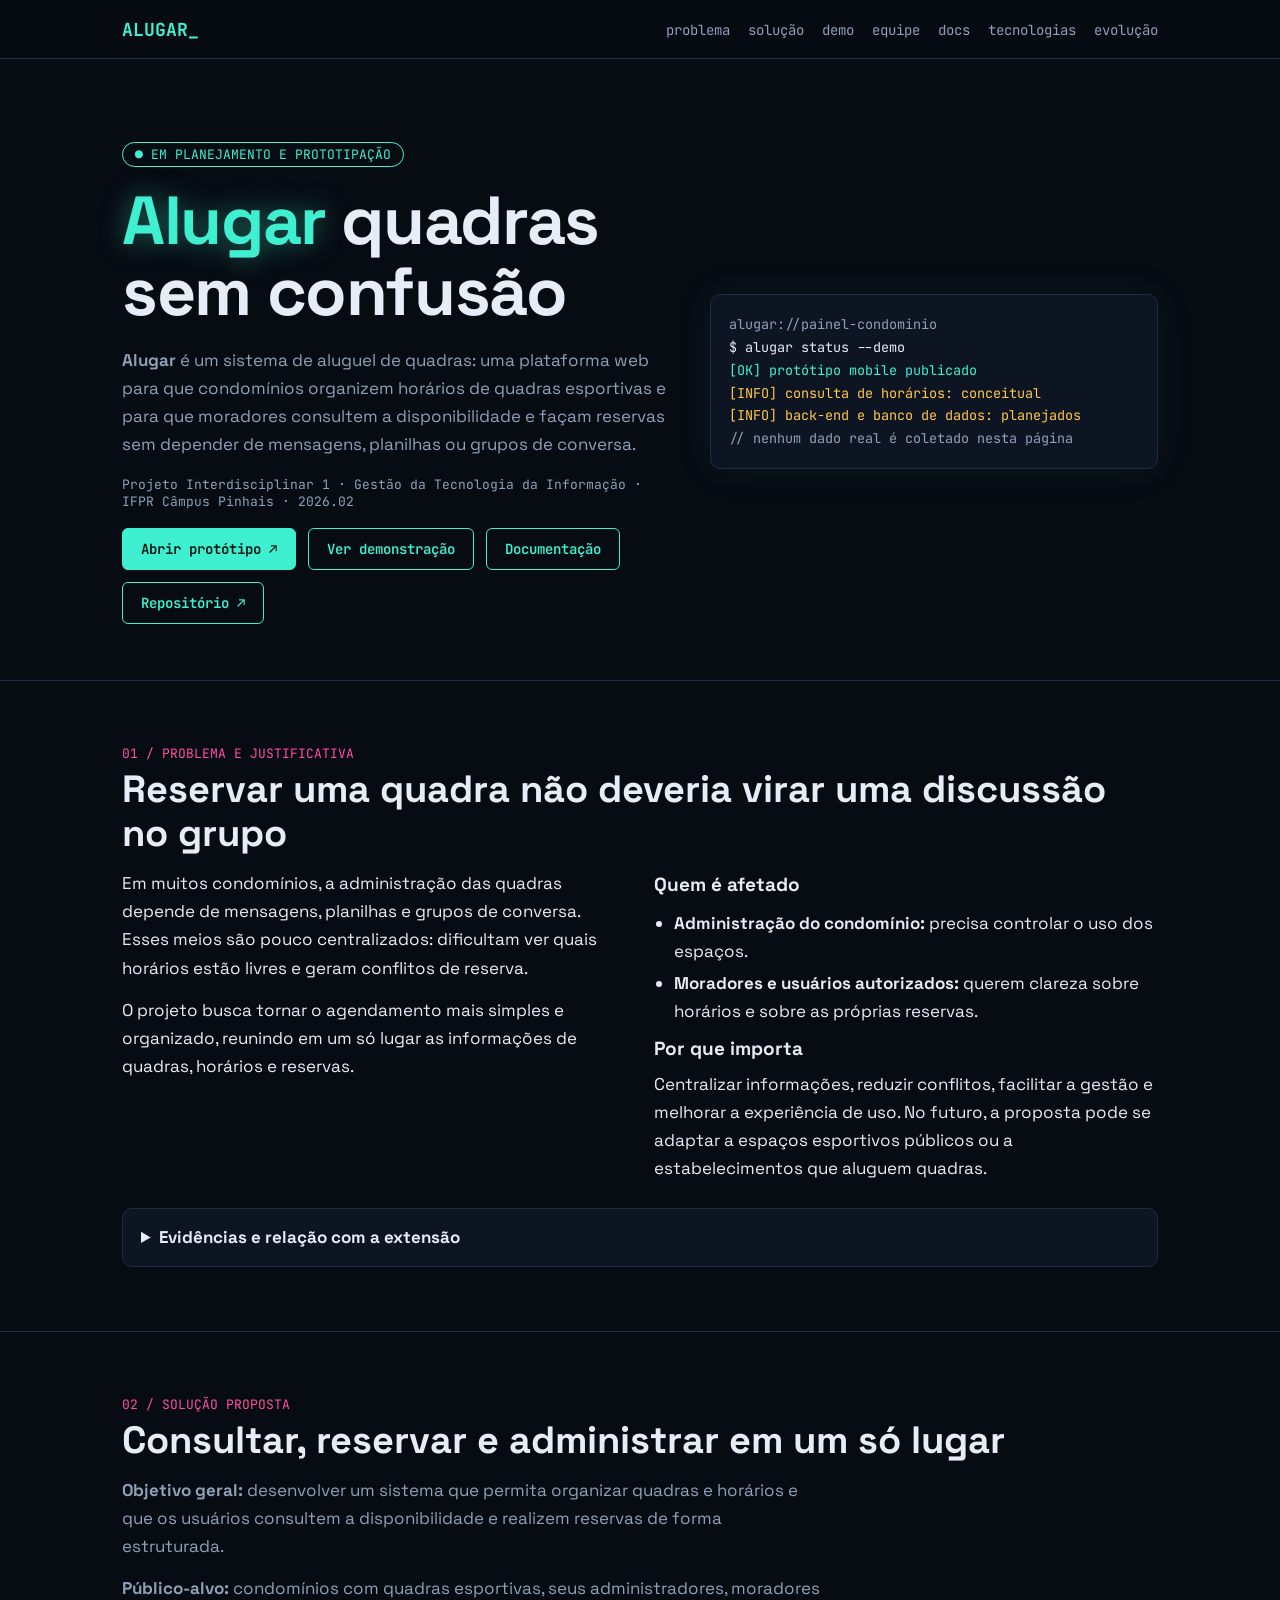
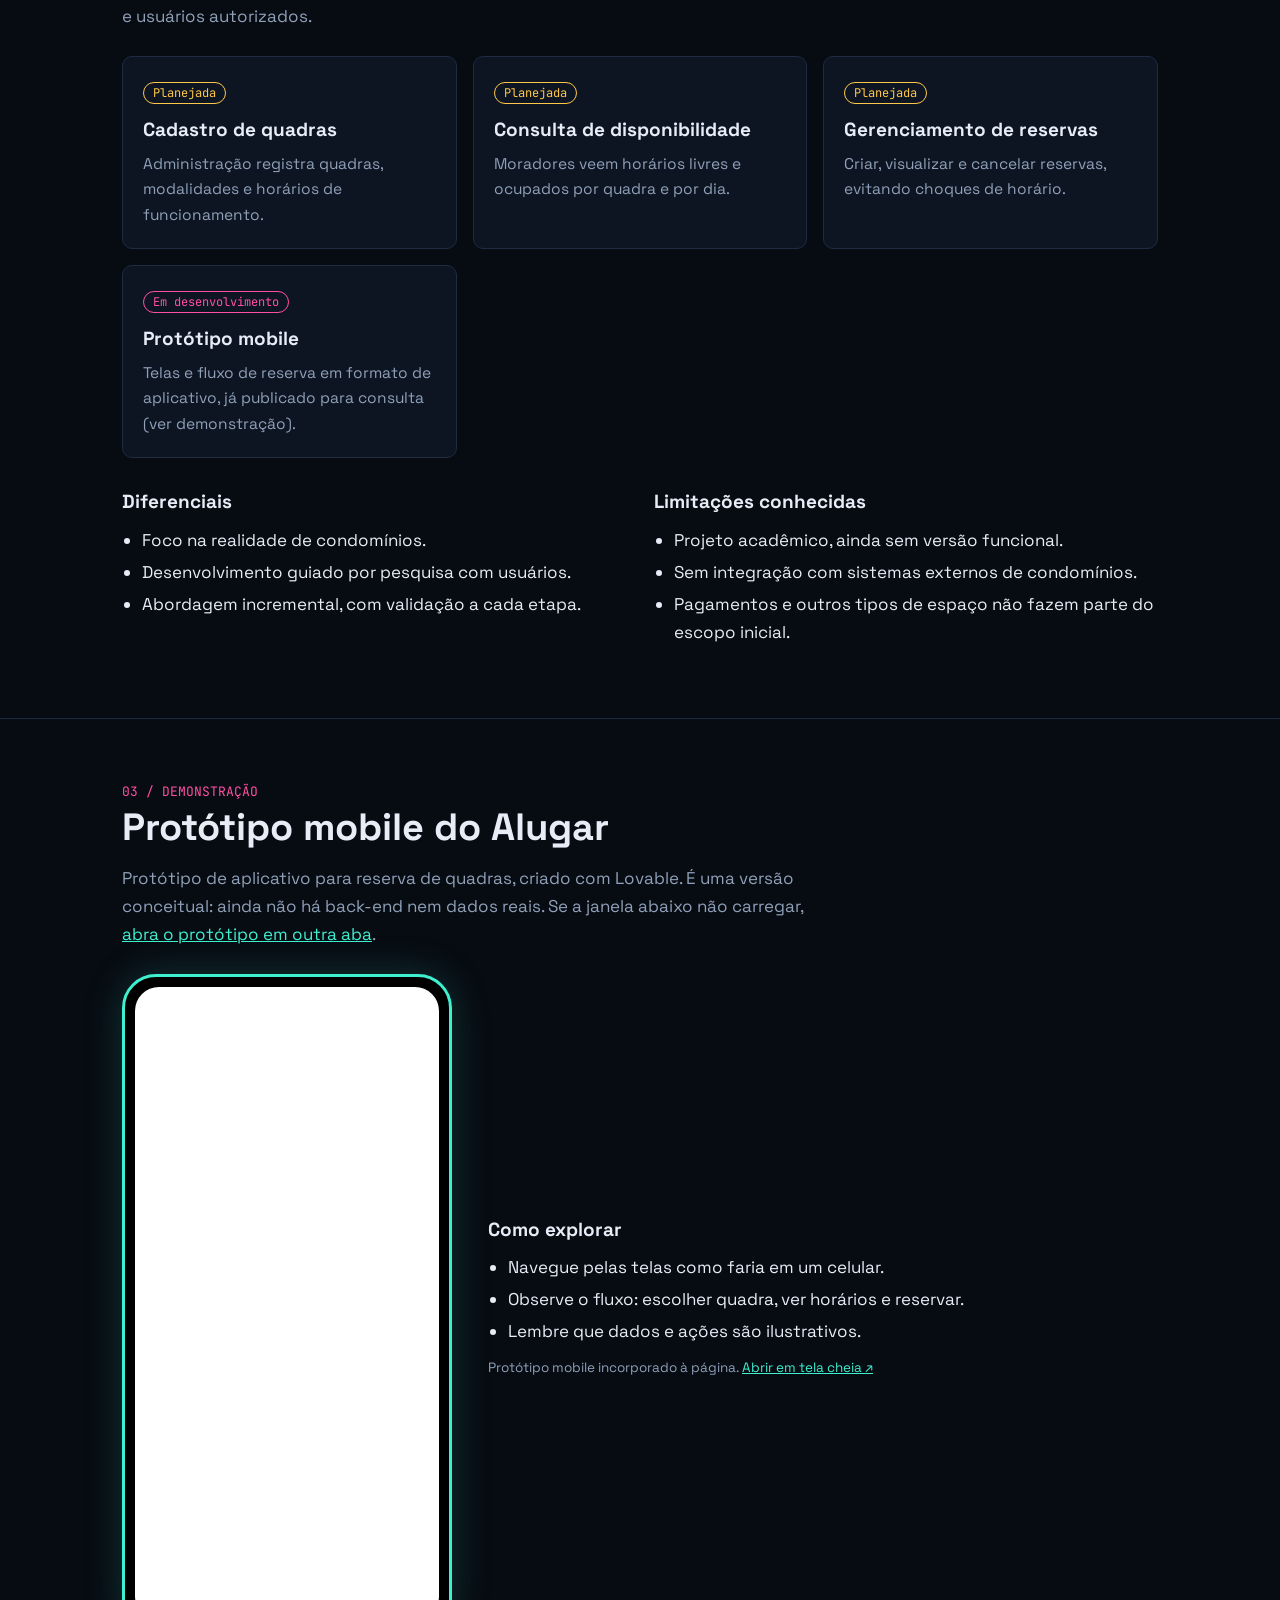
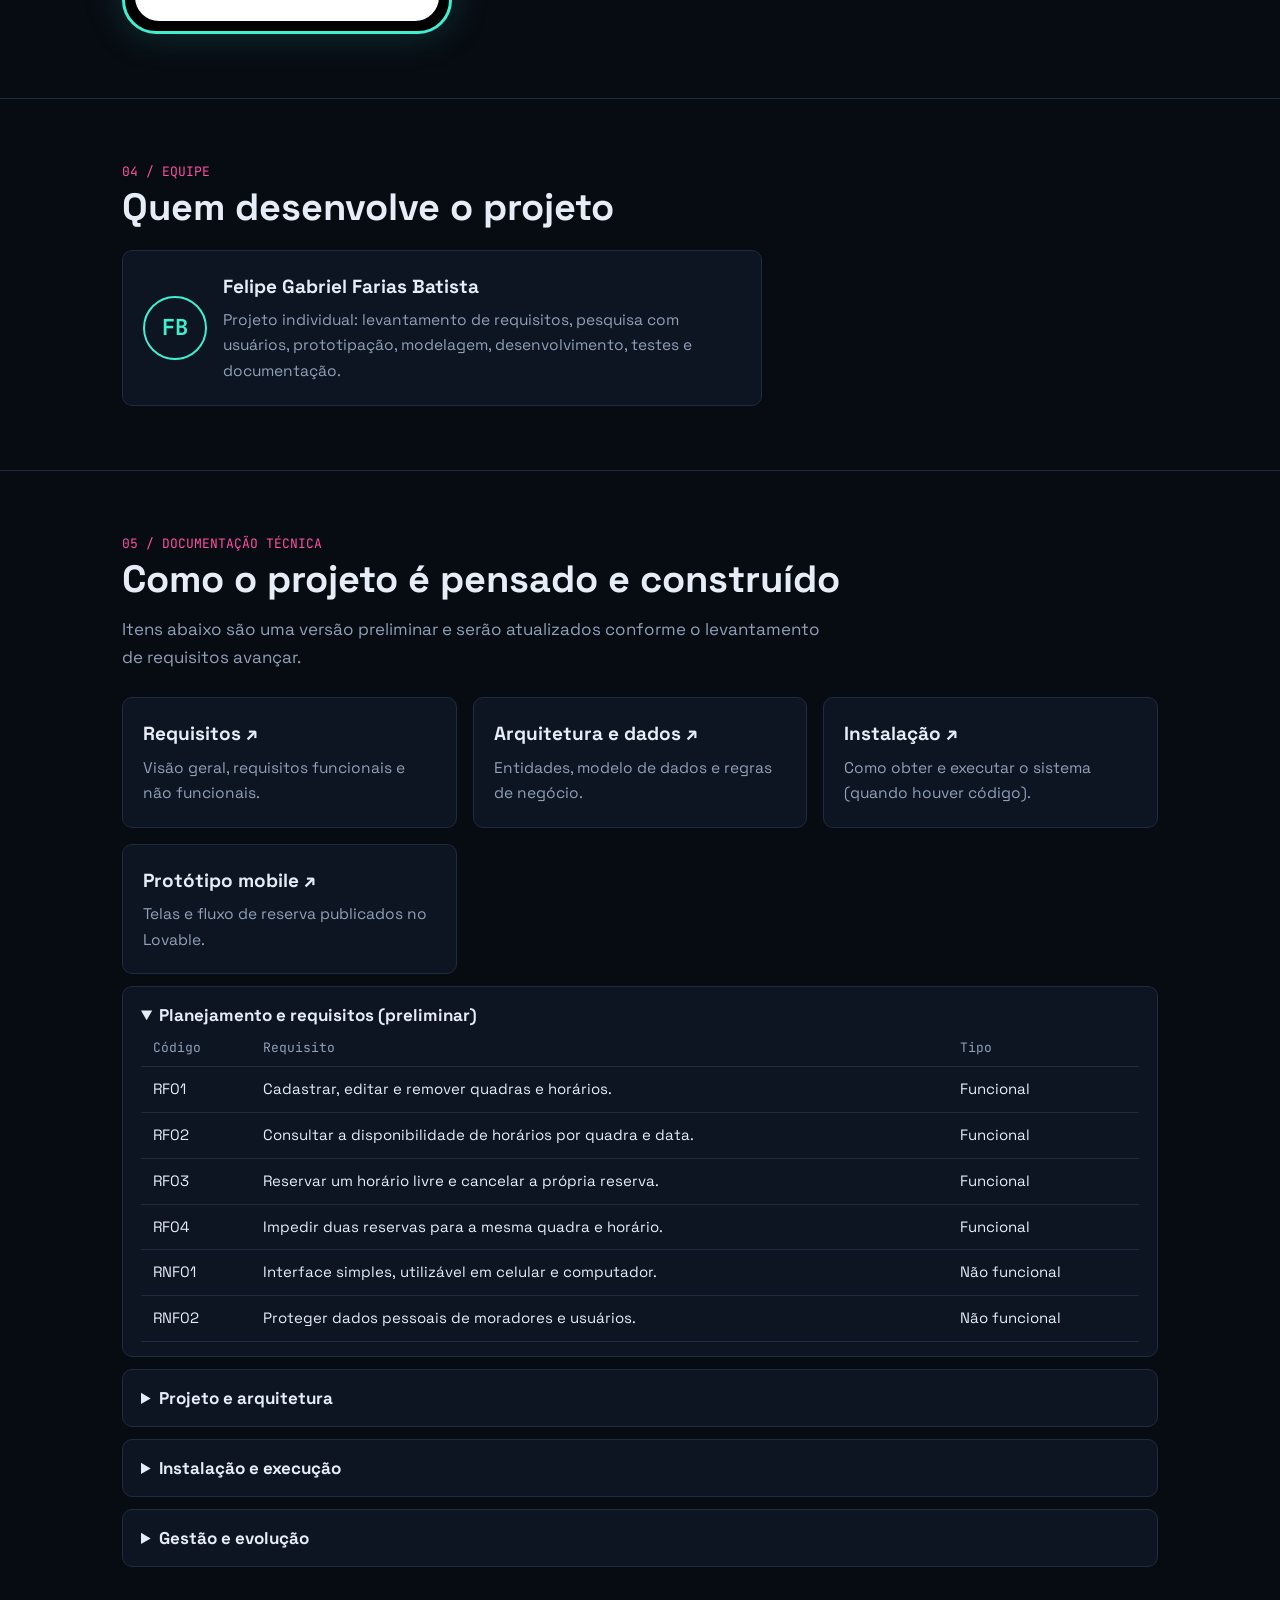
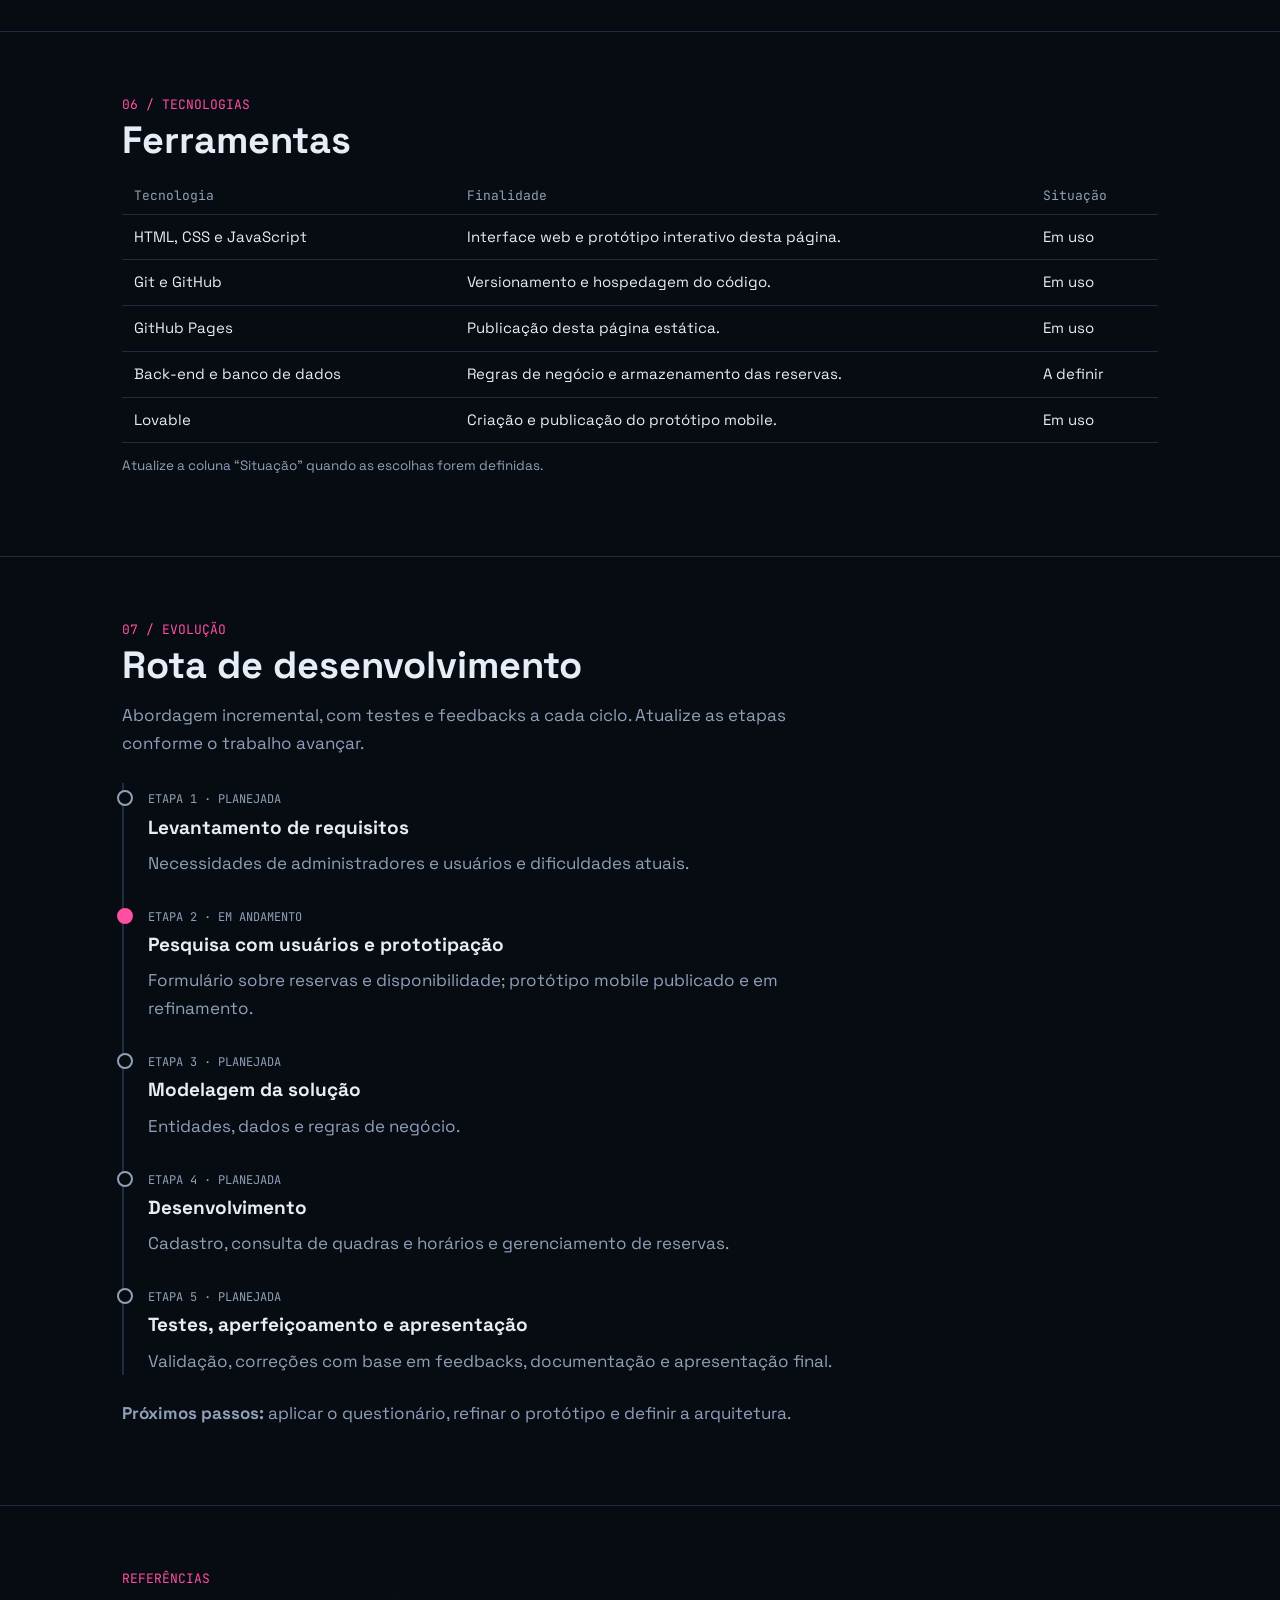
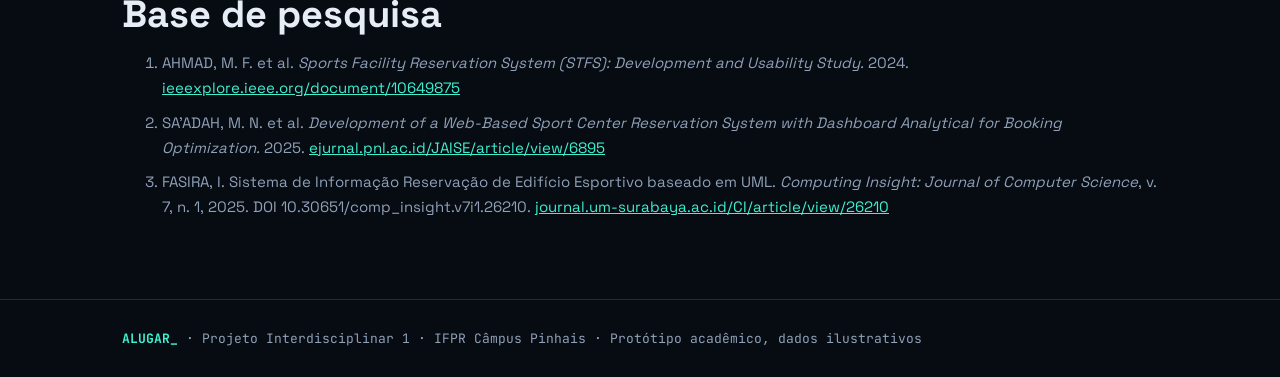
==== commit 7fd47bcb: "Update index.html" ====
--- a/index.html
+++ b/index.html
@@ -88,15 +88,6 @@
 <p class="cap">Protótipo mobile incorporado à página. <a href="https://sporty-reserve-app-mobile.lovable.app/" target="_blank" rel="noopener">Abrir em tela cheia ↗</a></p>
 </div>
 </div>
-<h3 style="margin-top:40px">Simulação do fluxo de reserva</h3>
-<p class="sub">Versão simplificada da consulta de horários. Os horários são fictícios e nada é salvo. Clique em um horário livre para reservar e clique novamente para cancelar.</p>
-<div class="demo">
-<div class="demo-top"><div class="tabs" role="group" aria-label="Escolher quadra"><button aria-pressed="true" data-q="0">Quadra poliesportiva</button><button aria-pressed="false" data-q="1">Quadra de vôlei</button></div><span id="dia">Dia: seg, 09/11</span></div>
-<div class="slots" id="slots"></div>
-<div class="legend"><span>▢ livre</span><span style="color:var(--neon)">■ sua reserva</span><span style="color:#5b6b83">▢̶ ocupado</span></div>
-<p id="msg" role="status" aria-live="polite"></p>
-</div>
-<p class="cap">Figura 2 — Simulação interativa conceitual (dados fictícios). Substitua ou complemente com capturas de tela e, depois, com o sistema funcional.</p>
 </div></section>
 
 <section id="equipe"><div class="wrap">
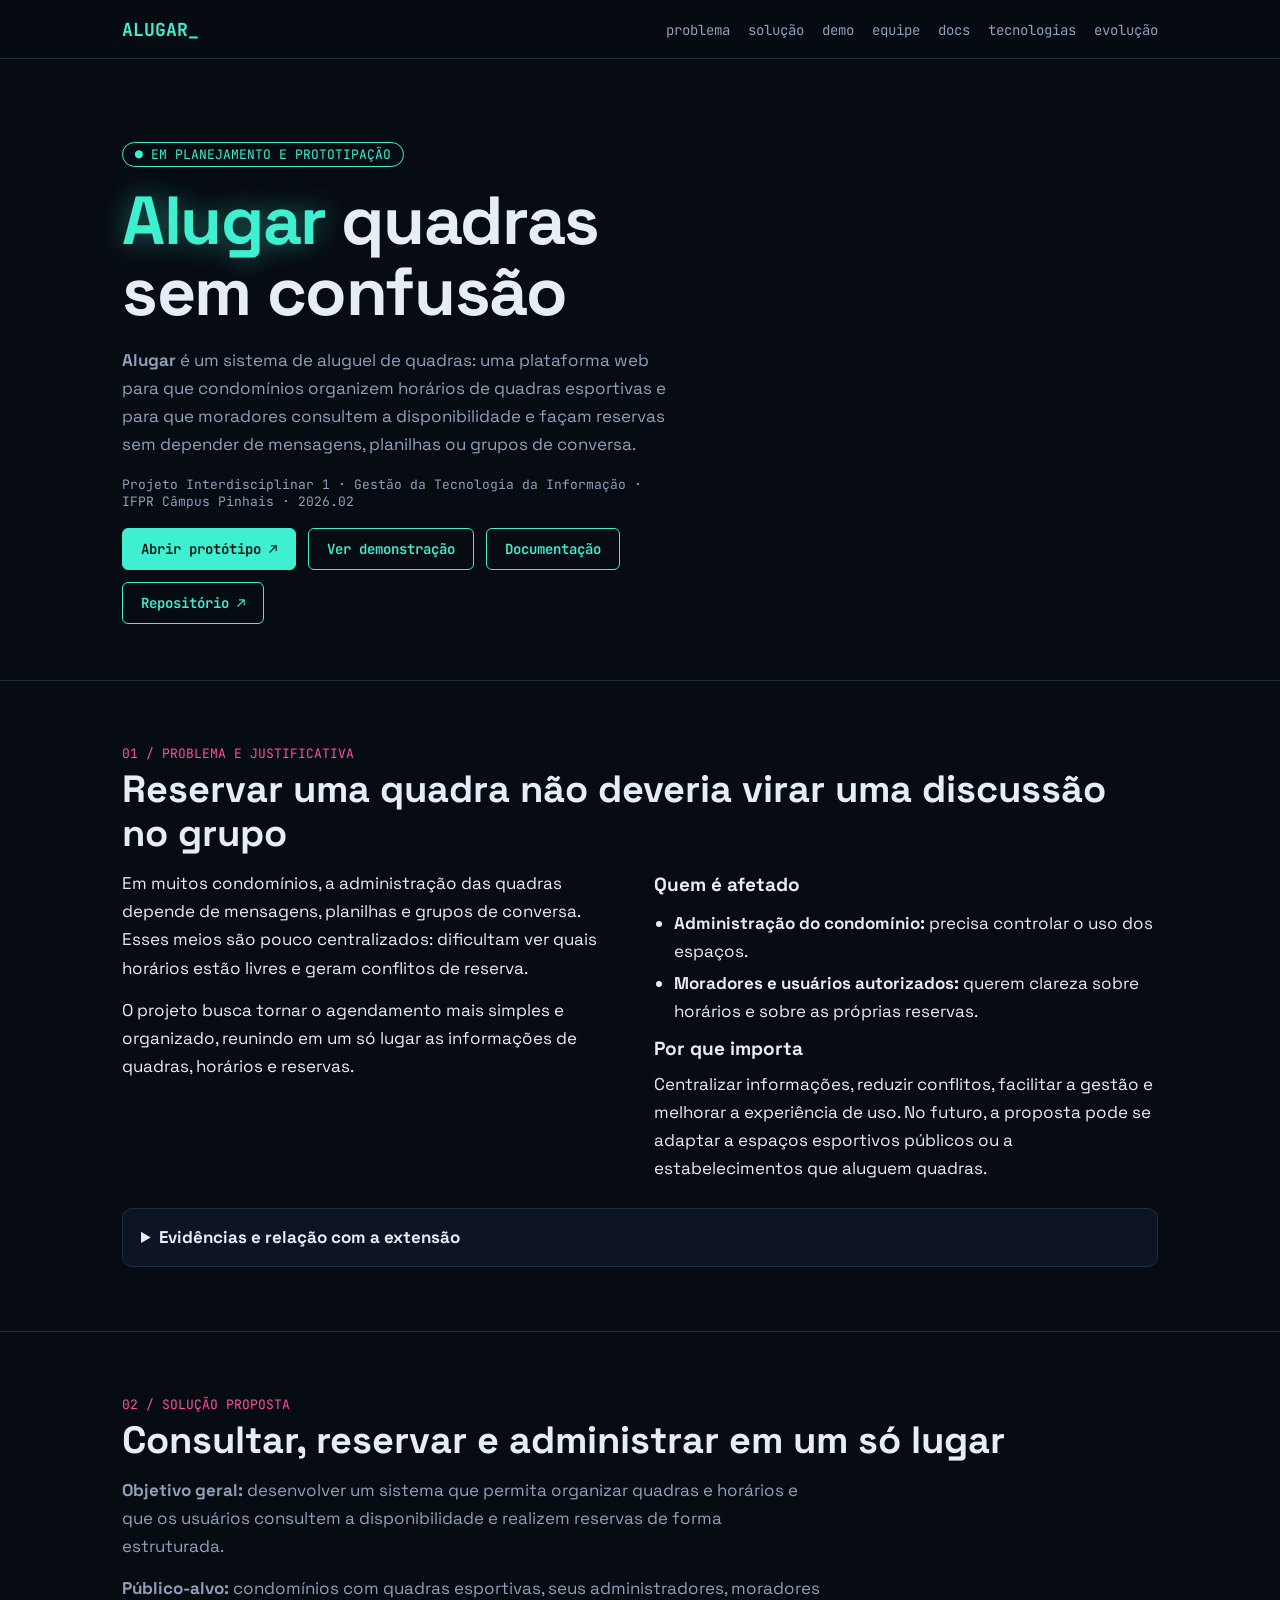
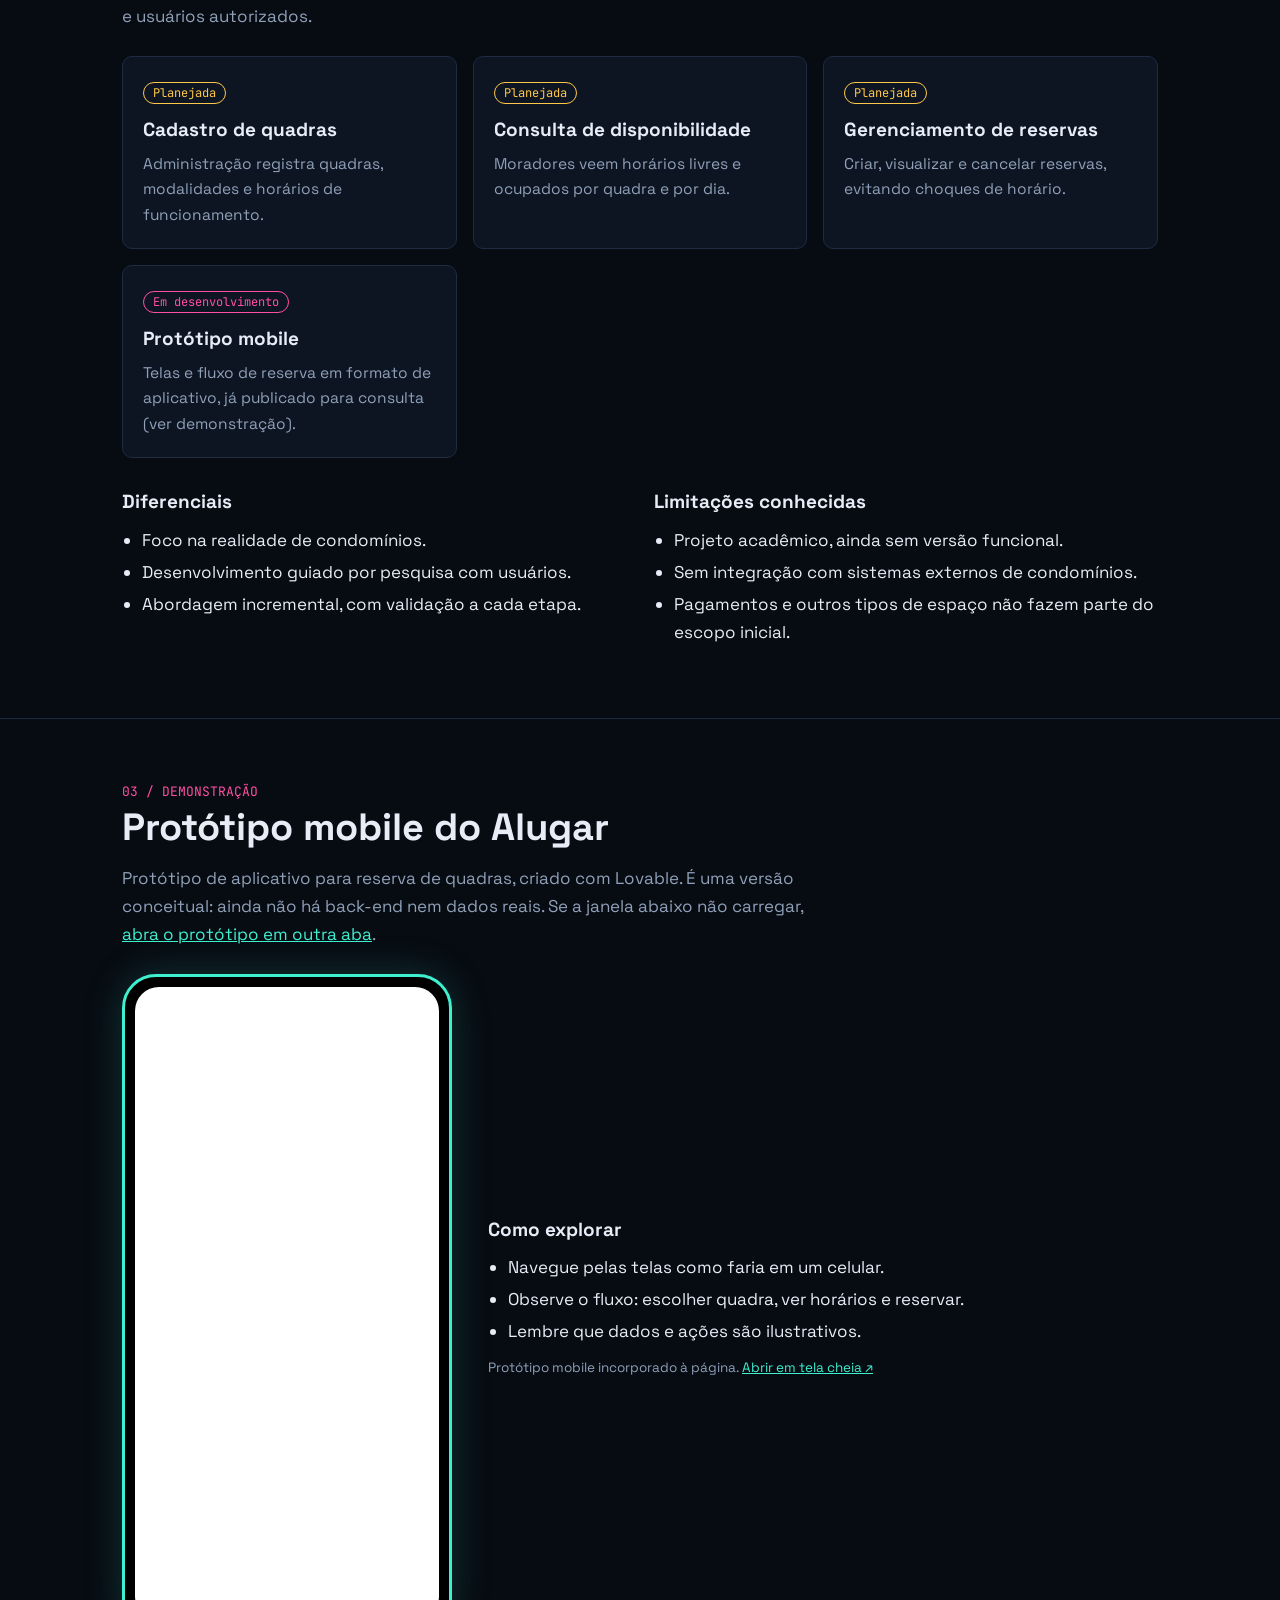
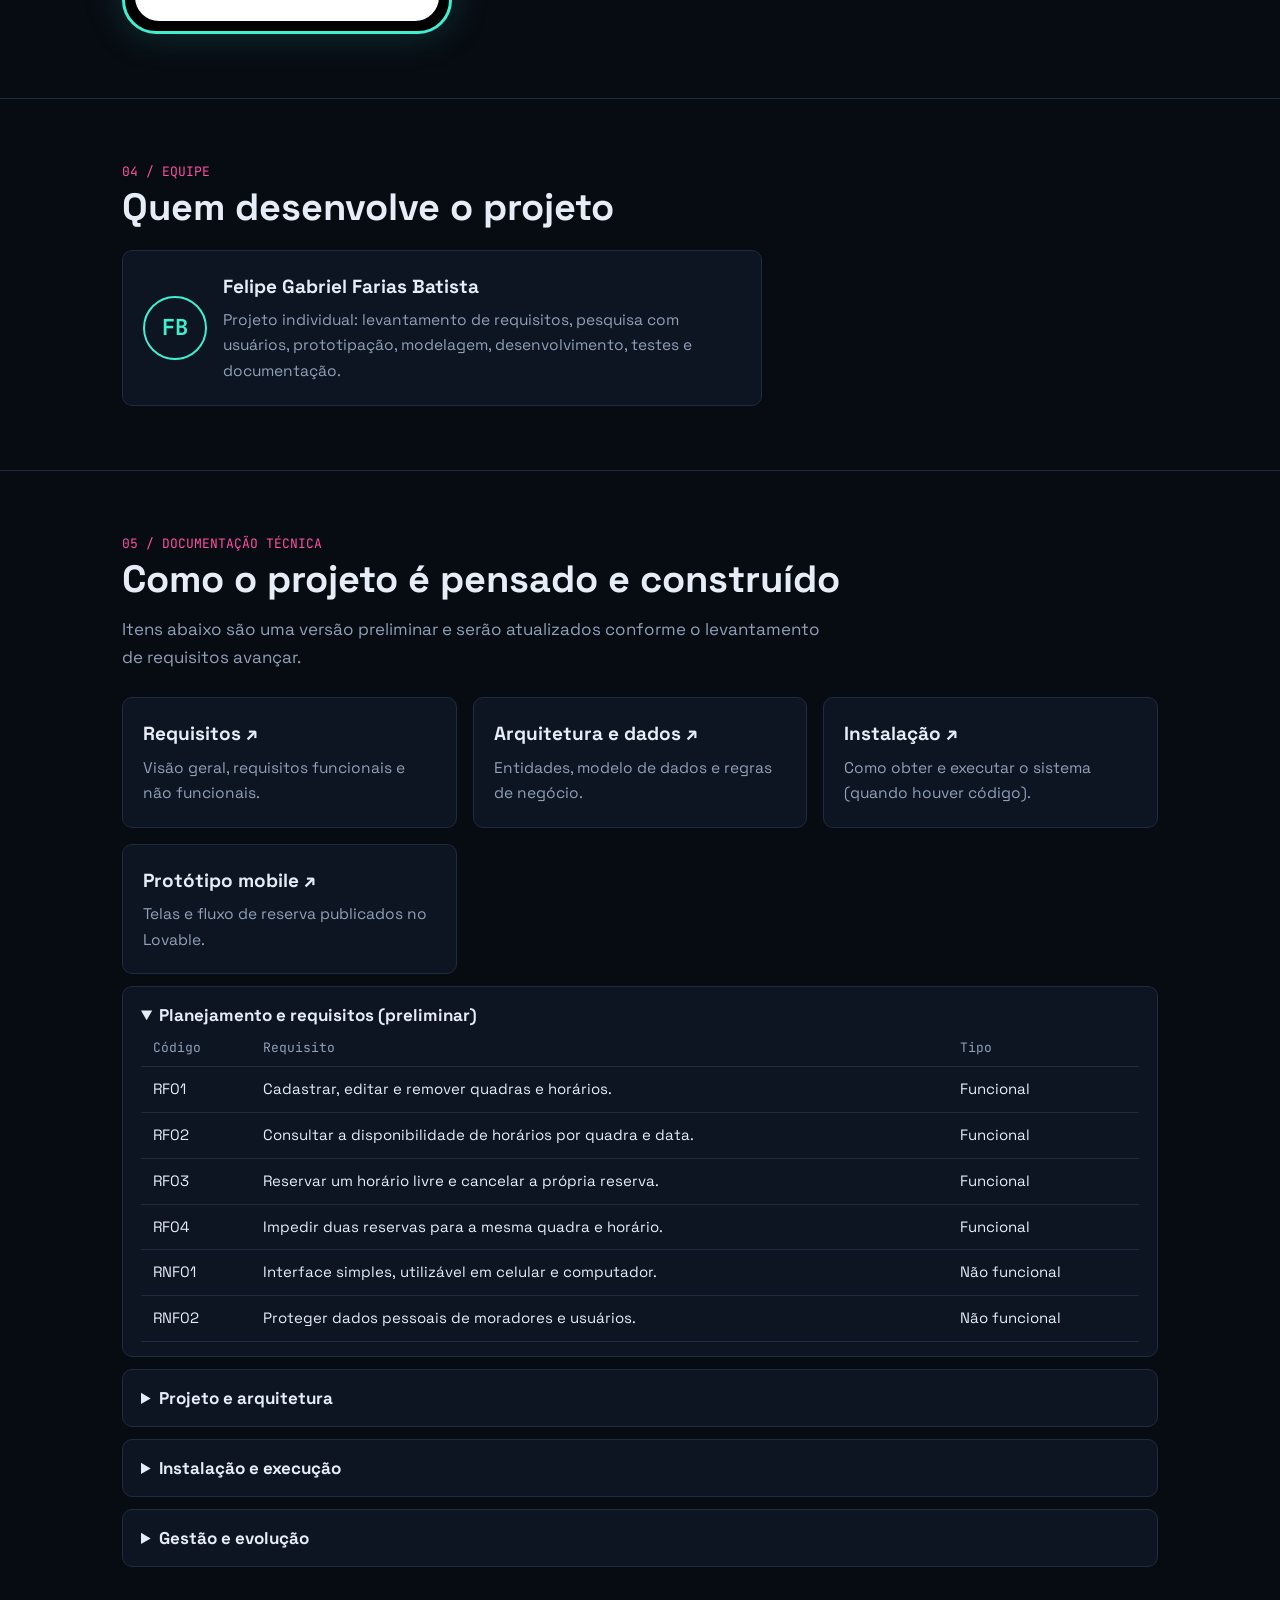
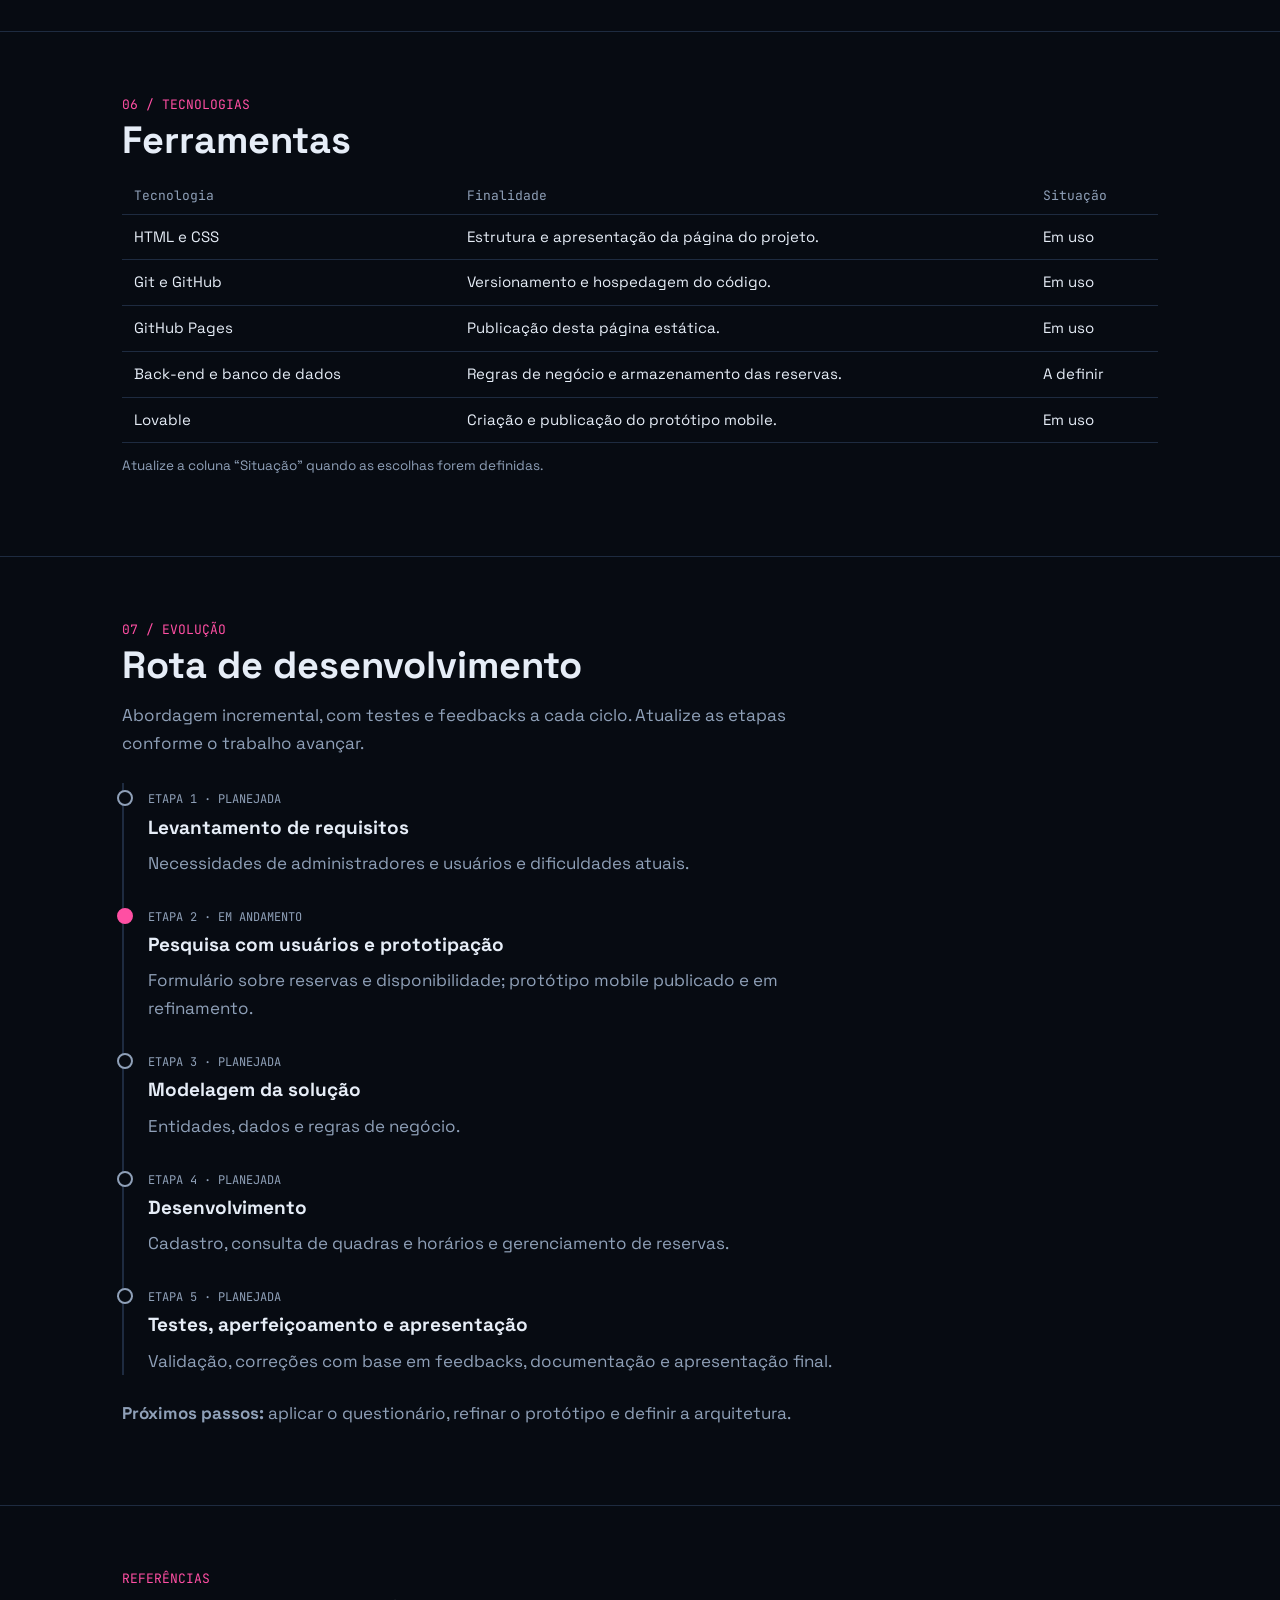
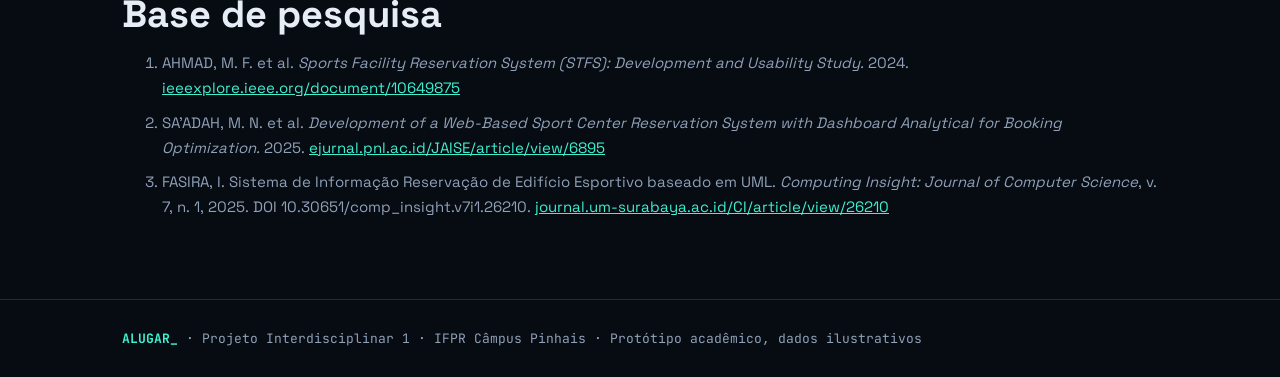
==== commit 8de4bd0b: "Add files via upload" ====
--- a/index.html
+++ b/index.html
@@ -26,13 +26,6 @@
 <p class="meta">Projeto Interdisciplinar 1 · Gestão da Tecnologia da Informação · IFPR Câmpus Pinhais · 2026.02</p>
 <div class="btns"><a class="btn fill" href="https://sporty-reserve-app-mobile.lovable.app/" target="_blank" rel="noopener">Abrir protótipo ↗</a><a class="btn" href="#demo">Ver demonstração</a><a class="btn" href="#docs">Documentação</a><a class="btn" href="https://github.com/felipefarias1231-hue/Projeto-Alugar" target="_blank" rel="noopener">Repositório ↗</a></div>
 </div>
-<div class="term" aria-label="Painel ilustrativo">
-<div class="d">alugar://painel-condominio</div>
-<div>$ alugar status --demo</div>
-<div class="ok">[OK] protótipo mobile publicado</div>
-<div class="in">[INFO] consulta de horários: conceitual</div>
-<div class="in">[INFO] back-end e banco de dados: planejados</div>
-<div class="d">// nenhum dado real é coletado nesta página</div>
 </div>
 </div>
 </div>
@@ -140,7 +133,7 @@
 <h2>Ferramentas</h2>
 <div class="scroll"><table>
 <tr><th>Tecnologia</th><th>Finalidade</th><th>Situação</th></tr>
-<tr><td>HTML, CSS e JavaScript</td><td>Interface web e protótipo interativo desta página.</td><td>Em uso</td></tr>
+<tr><td>HTML e CSS</td><td>Estrutura e apresentação da página do projeto.</td><td>Em uso</td></tr>
 <tr><td>Git e GitHub</td><td>Versionamento e hospedagem do código.</td><td>Em uso</td></tr>
 <tr><td>GitHub Pages</td><td>Publicação desta página estática.</td><td>Em uso</td></tr>
 <tr><td>Back-end e banco de dados</td><td>Regras de negócio e armazenamento das reservas.</td><td>A definir</td></tr>
@@ -176,6 +169,5 @@
 
 <footer><div class="wrap"><strong style="color:var(--neon)">ALUGAR_</strong> · Projeto Interdisciplinar 1 · IFPR Câmpus Pinhais · Protótipo acadêmico, dados ilustrativos</div></footer>
 
-<script src="assets/js/main.js"></script>
 </body>
 </html>
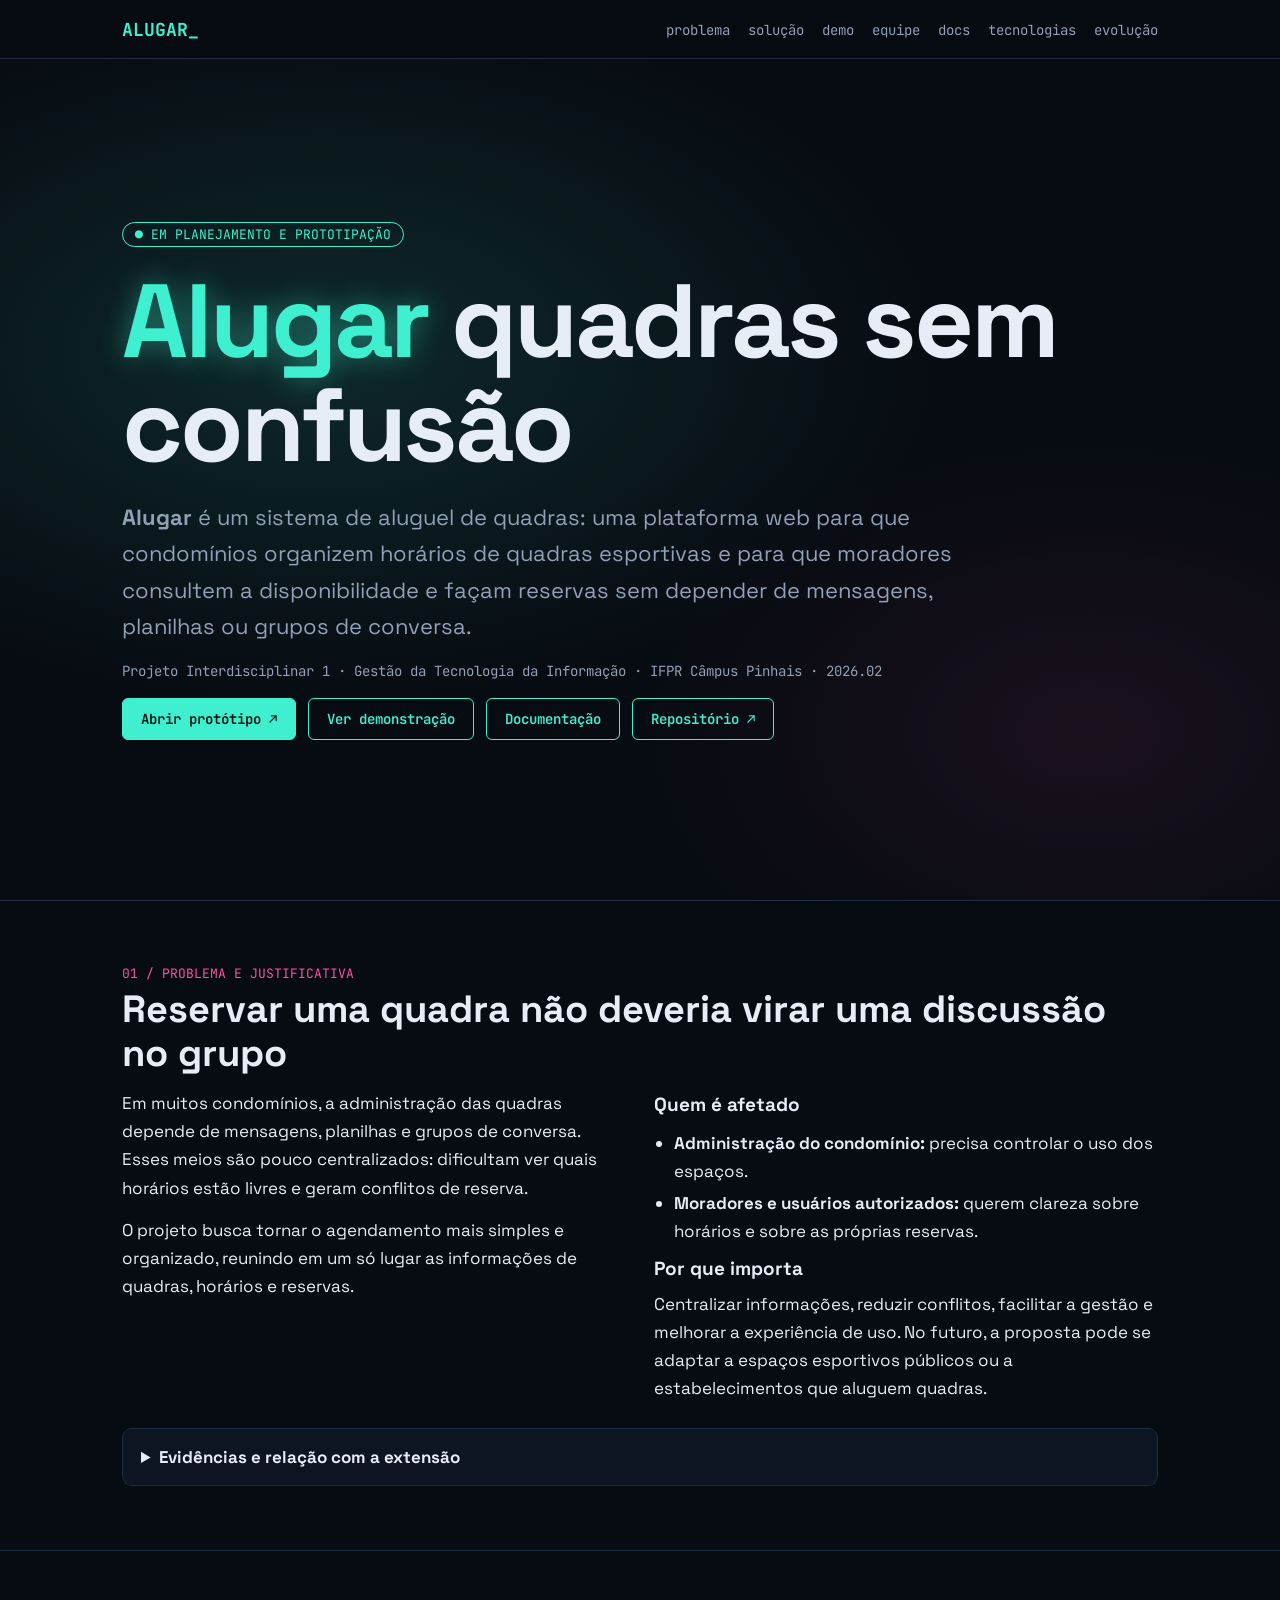
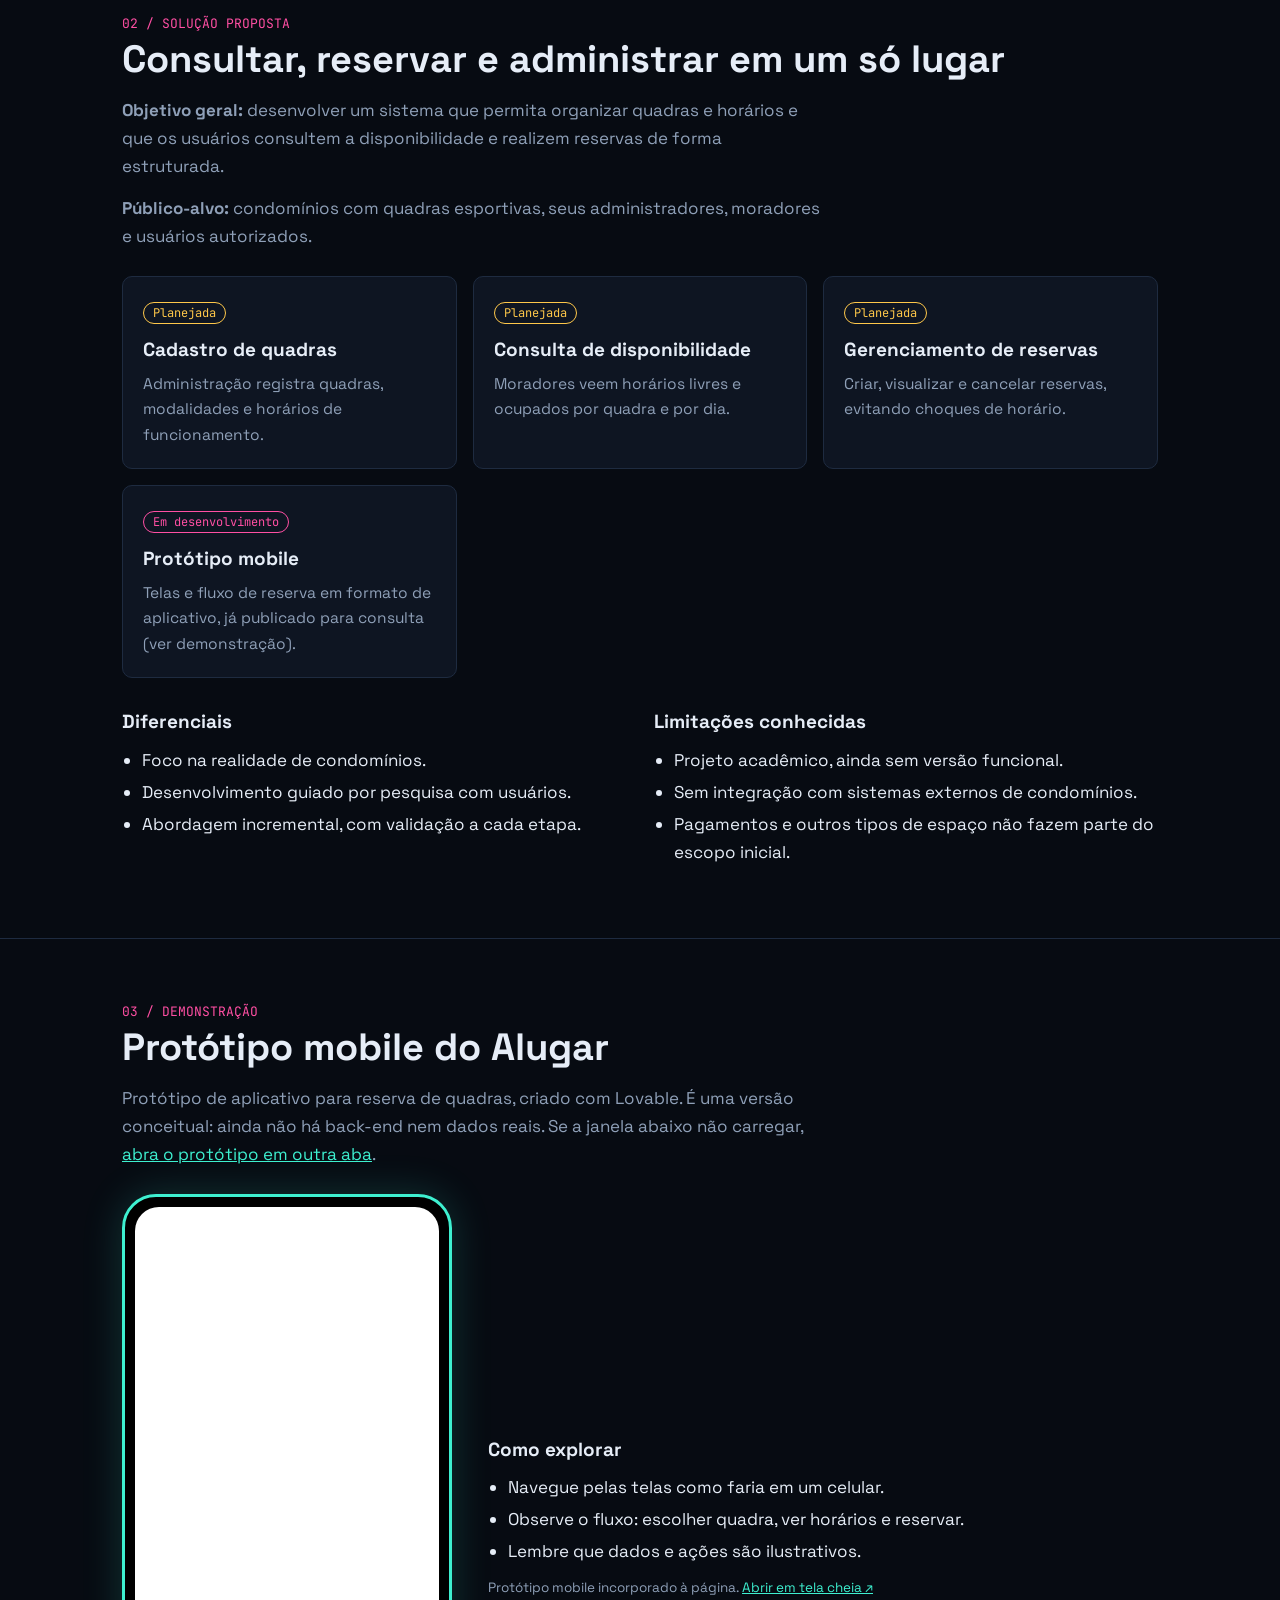
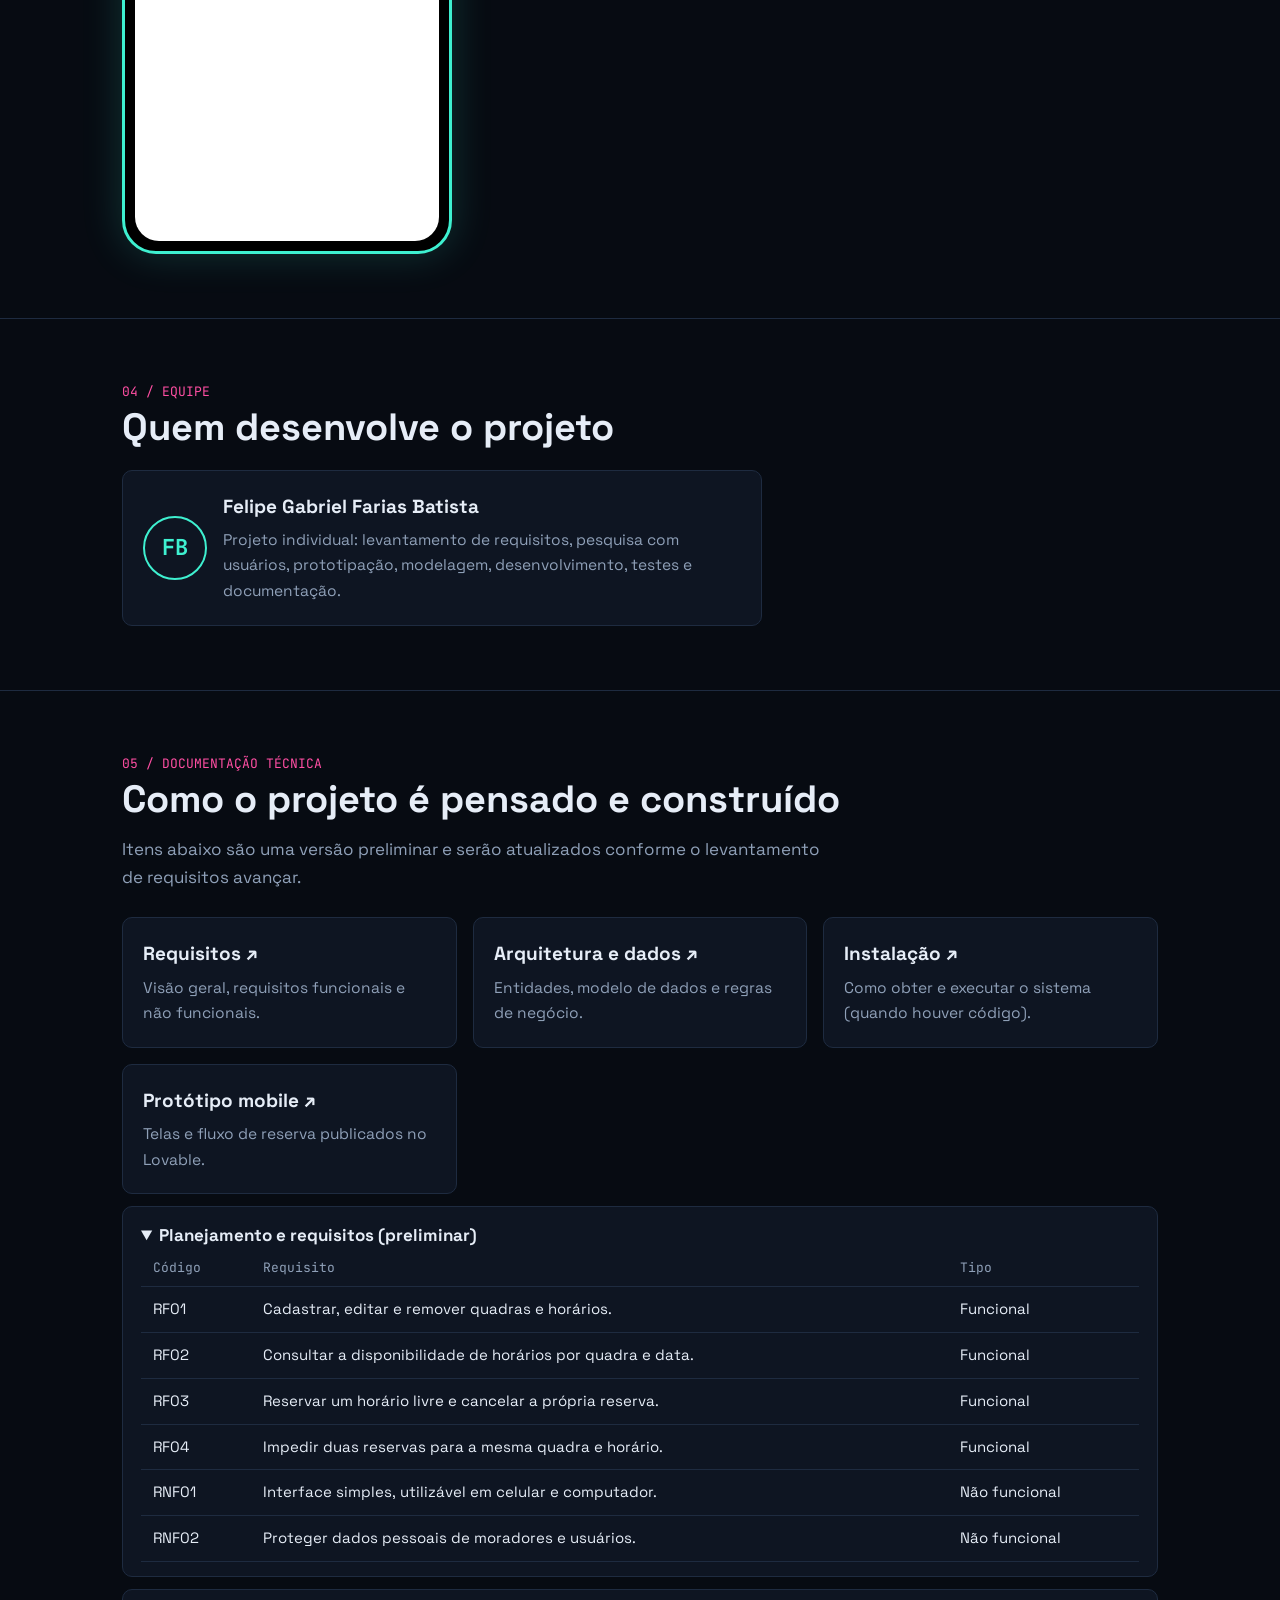
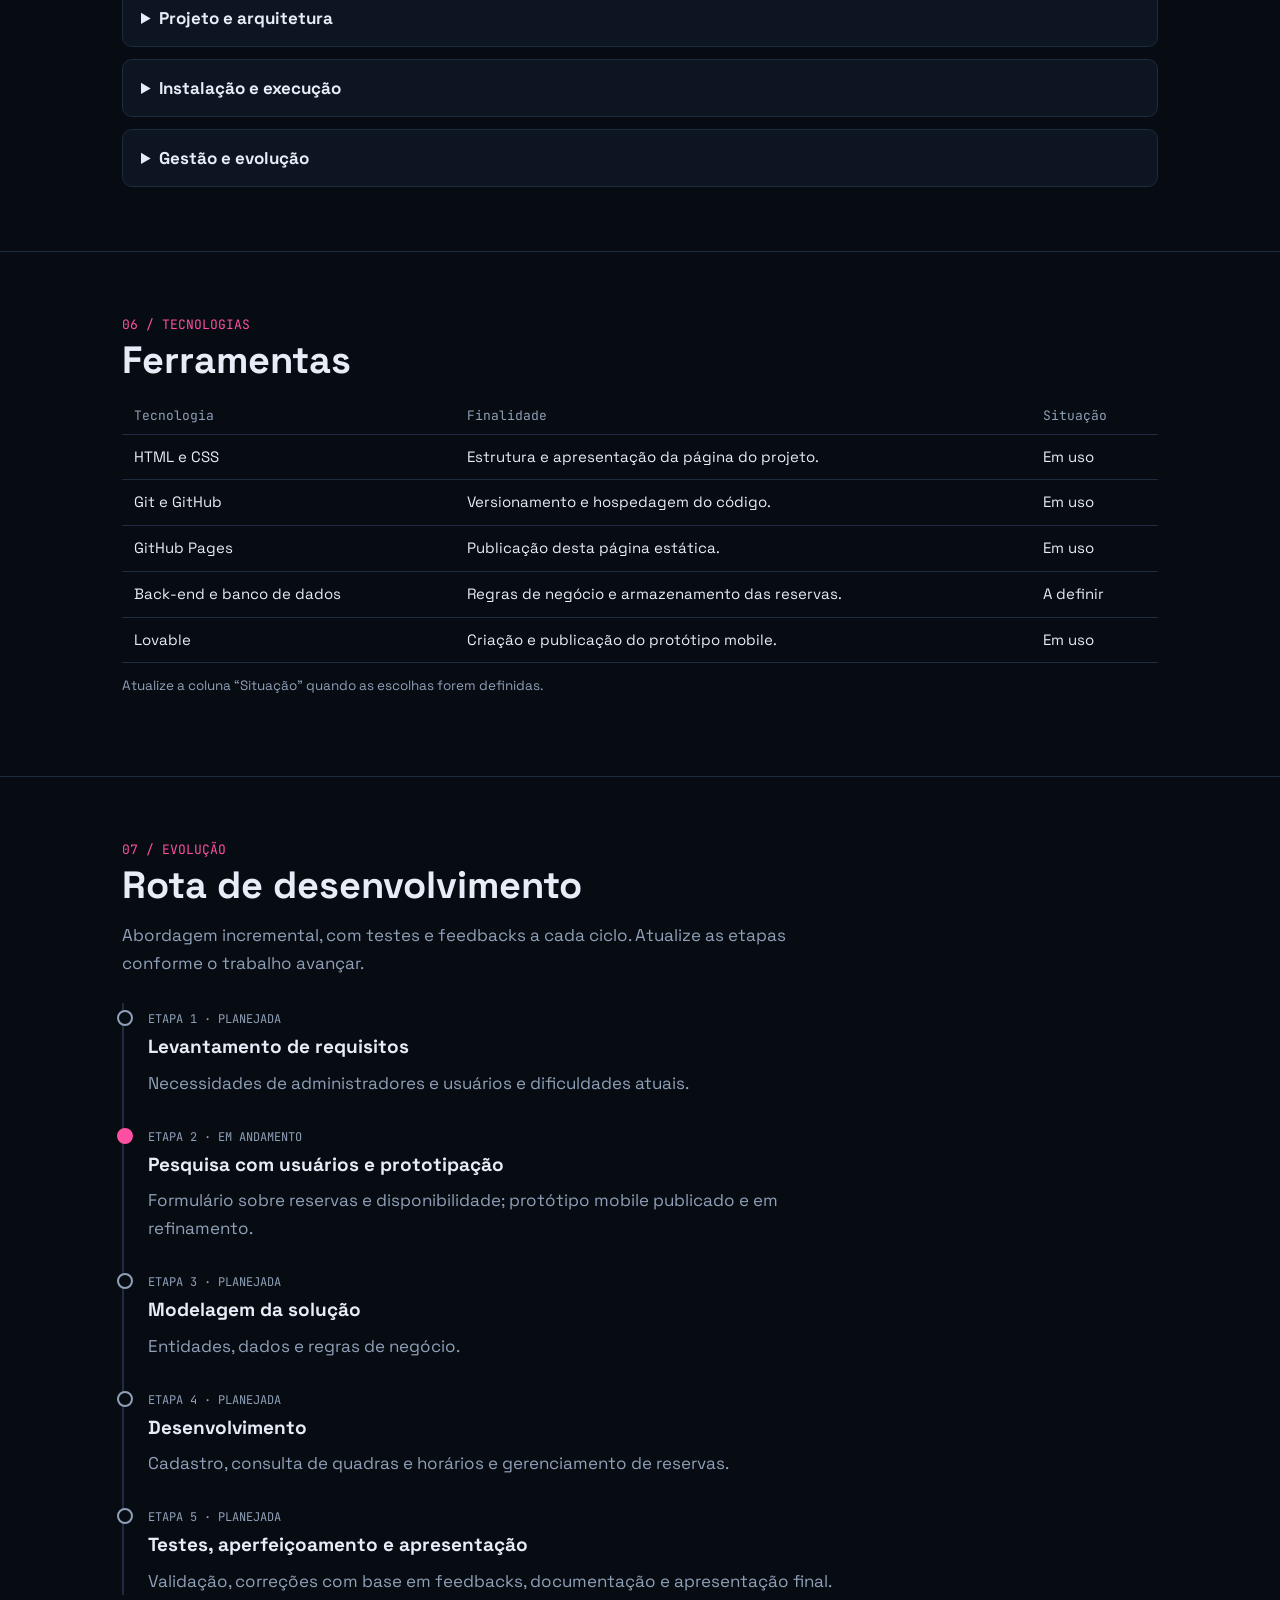
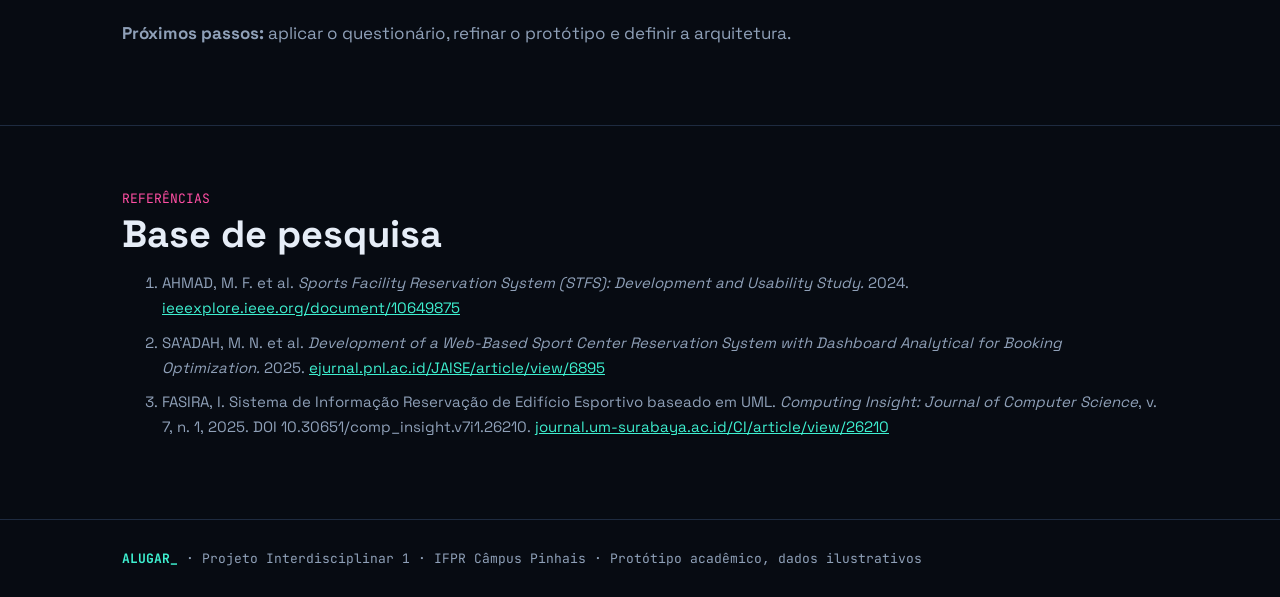
==== commit 9bc3a0b9: "Add files via upload" ====
--- a/index.html
+++ b/index.html
@@ -8,7 +8,7 @@
 <link rel="preconnect" href="https://fonts.googleapis.com">
 <link rel="preconnect" href="https://fonts.gstatic.com" crossorigin>
 <link href="https://fonts.googleapis.com/css2?family=JetBrains+Mono:wght@400;600&family=Space+Grotesk:wght@400;500;700&display=swap" rel="stylesheet">
-<link rel="stylesheet" href="assets/css/style.css">
+<link rel="stylesheet" href="assets/css/style.css?v=2">
 </head>
 <body>
 <header><div class="wrap"><nav aria-label="Principal">
--- a/assets/css/style.css
+++ b/assets/css/style.css
@@ -9,18 +9,20 @@
 .logo{font:700 18px var(--mono);color:var(--neon);text-decoration:none}
 nav ul{display:flex;gap:18px;list-style:none;margin:0;padding:0;overflow-x:auto}
 nav ul a{font:14px var(--mono);color:var(--mute);text-decoration:none;white-space:nowrap}nav ul a:hover{color:var(--text)}
-.hero{padding:80px 0 56px;display:grid;grid-template-columns:1.1fr .9fr;gap:40px;align-items:center}
+#inicio{max-width:none;background:radial-gradient(ellipse 70% 60% at 25% 35%,rgba(62,240,208,.13),transparent 70%),radial-gradient(ellipse 50% 50% at 85% 80%,rgba(255,79,163,.08),transparent 70%)}
+.hero{max-width:1036px;margin:0 auto;min-height:calc(100vh - 59px);min-height:calc(100svh - 59px);display:flex;flex-direction:column;justify-content:center;padding:56px 0}
+.hero .lead{font-size:clamp(18px,2vw,22px);max-width:62ch}
+.hero .meta{font-size:14px}
+.hero .btns{margin-top:8px}
 .badge{display:inline-block;font:13px var(--mono);color:var(--neon);border:1px solid var(--neon);border-radius:99px;padding:3px 12px}
 .badge:before{content:"● ";animation:blink 1.6s infinite}@keyframes blink{50%{opacity:.25}}
-h1{font-size:clamp(38px,6vw,68px);line-height:1.05;margin:18px 0;letter-spacing:-.02em}
+h1{font-size:clamp(44px,9vw,104px);line-height:1;margin:22px 0;letter-spacing:-.03em}
 h1 span{color:var(--neon);text-shadow:0 0 28px rgba(62,240,208,.45)}
 .lead{color:var(--mute);max-width:56ch}
 .meta{font:13px var(--mono);color:var(--mute);margin:18px 0}
 .btns{display:flex;flex-wrap:wrap;gap:12px}
 .btn{font:600 14px var(--mono);padding:11px 18px;border:1px solid var(--neon);color:var(--neon);text-decoration:none;border-radius:6px}
 .btn.fill{background:var(--neon);color:#04110e}.btn:hover{box-shadow:0 0 18px rgba(62,240,208,.4)}
-.term{background:var(--panel);border:1px solid var(--line);border-radius:10px;font:13.5px/1.7 var(--mono);padding:18px;box-shadow:0 0 40px rgba(62,240,208,.07)}
-.term .d{color:var(--mute)}.ok{color:var(--neon)}.in{color:var(--warn)}
 section{padding:64px 0;border-top:1px solid var(--line)}
 .tag{font:13px var(--mono);color:var(--hot)}
 h2{font-size:clamp(26px,4vw,38px);line-height:1.15;margin:6px 0 14px}
@@ -33,17 +35,6 @@
 .st.pl{color:var(--warn)}.st.dv{color:var(--hot)}.st.im{color:var(--neon)}
 ul.l{padding-left:20px;margin:8px 0}ul.l li{margin:4px 0}
 .two{display:grid;grid-template-columns:1fr 1fr;gap:28px}
-.demo{background:var(--panel);border:1px solid var(--line);border-radius:12px;padding:20px;margin-top:26px}
-.demo-top{display:flex;flex-wrap:wrap;gap:12px;justify-content:space-between;align-items:center;margin-bottom:14px;font:13px var(--mono)}
-.tabs button{font:13px var(--mono);background:none;border:1px solid var(--line);color:var(--mute);padding:6px 12px;border-radius:6px;cursor:pointer}
-.tabs button[aria-pressed=true]{border-color:var(--neon);color:var(--neon)}
-.slots{display:grid;grid-template-columns:repeat(auto-fill,minmax(92px,1fr));gap:8px}
-.slot{font:13px var(--mono);padding:12px 6px;border-radius:6px;border:1px solid var(--line);background:#0a111c;color:var(--text);cursor:pointer}
-.slot:hover:not(:disabled){border-color:var(--neon)}
-.slot:disabled{color:#5b6b83;text-decoration:line-through;cursor:not-allowed;border-color:#3a1b2c}
-.slot.mine{background:var(--neon);color:#04110e;border-color:var(--neon);font-weight:600}
-#msg{margin:14px 0 0;font:13.5px var(--mono);color:var(--neon);min-height:1.6em}
-.legend{display:flex;gap:16px;flex-wrap:wrap;font:12px var(--mono);color:var(--mute);margin-top:10px}
 .proto{display:grid;grid-template-columns:auto 1fr;gap:36px;align-items:center;margin-top:26px}
 .phone{width:330px;max-width:100%;height:660px;border:3px solid var(--neon);border-radius:34px;padding:10px;background:#000;box-shadow:0 0 40px rgba(62,240,208,.18)}
 .phone iframe{width:100%;height:100%;border:0;border-radius:24px;background:#fff}
@@ -65,4 +56,4 @@
 summary{cursor:pointer;font-weight:700}
 footer{border-top:1px solid var(--line);padding:30px 0;font:13px var(--mono);color:var(--mute)}
 .refs{font-size:15px;color:var(--mute)}.refs li{margin-bottom:10px}
-@media(max-width:800px){.proto{grid-template-columns:1fr;justify-items:center}.hero,.two{grid-template-columns:1fr}.hero{padding-top:48px}}
+@media(max-width:800px){.proto{grid-template-columns:1fr;justify-items:center}.two{grid-template-columns:1fr}.hero{padding-top:40px}}
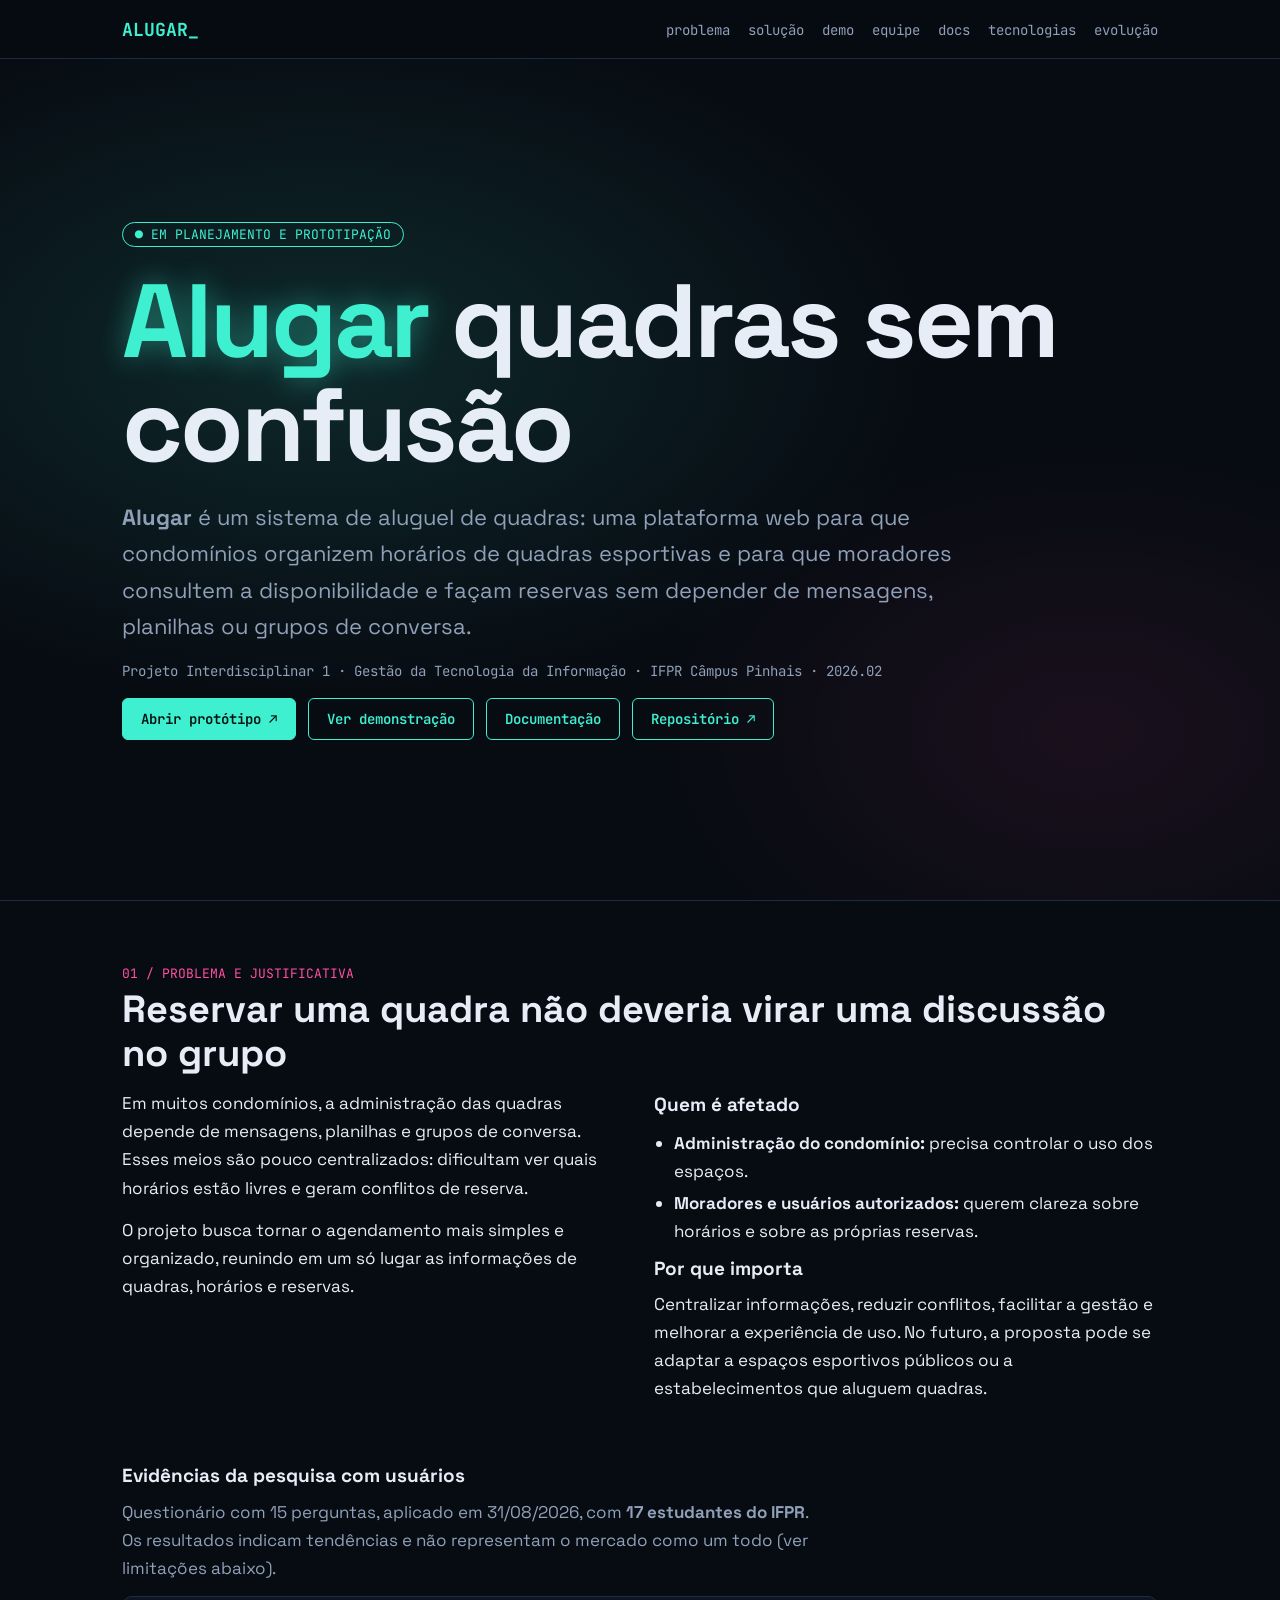
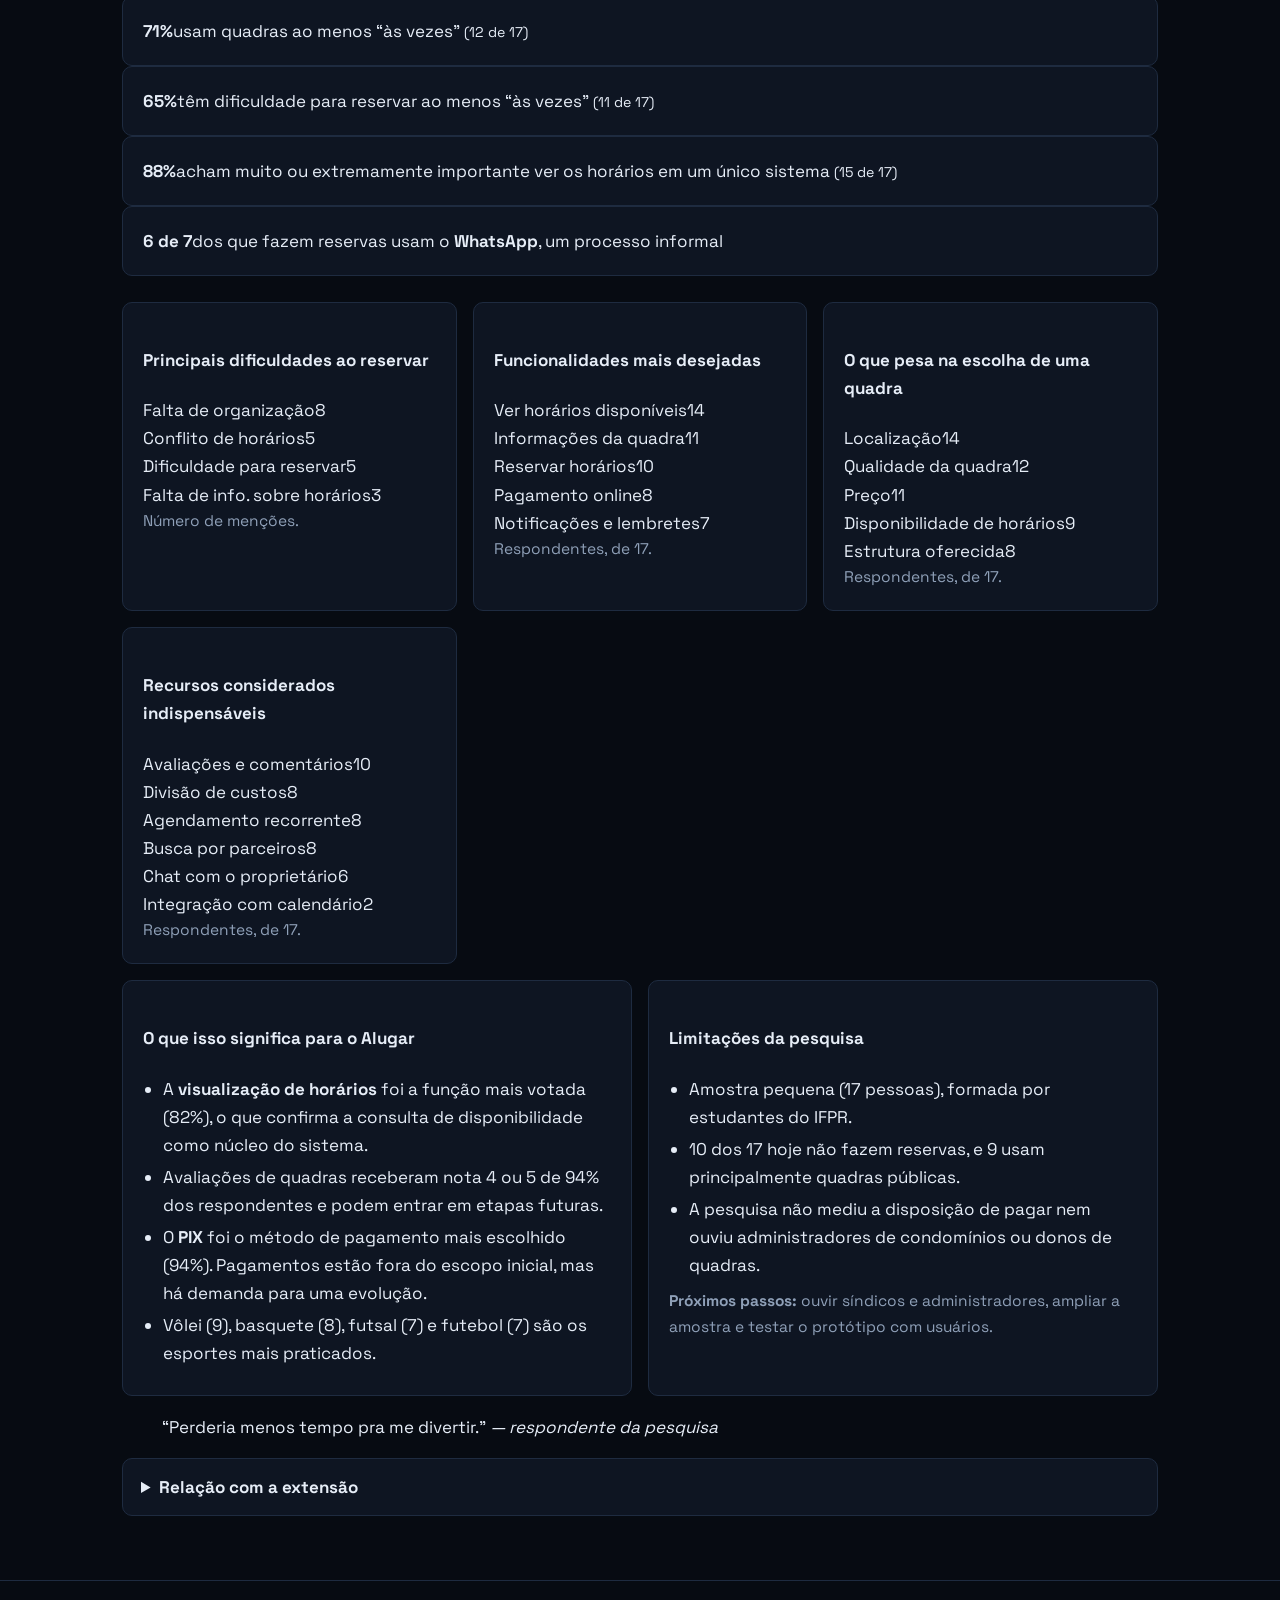
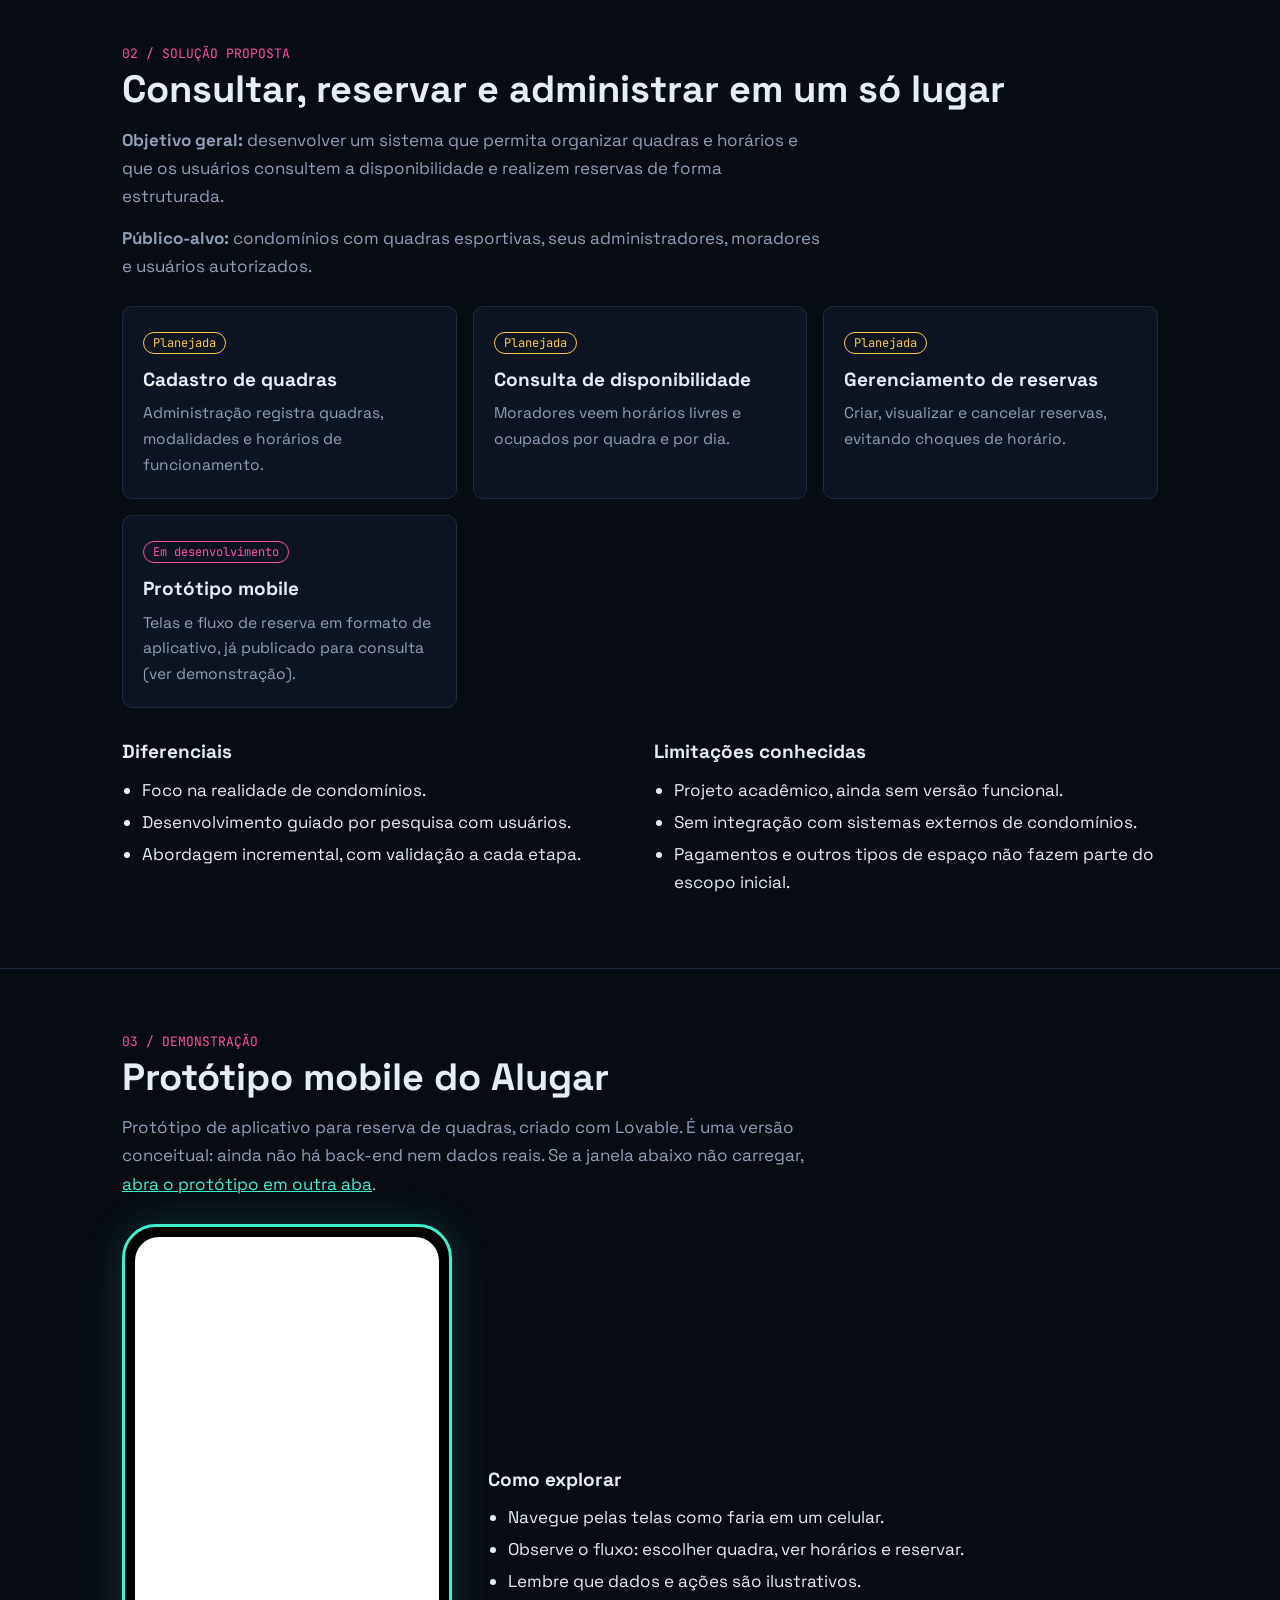
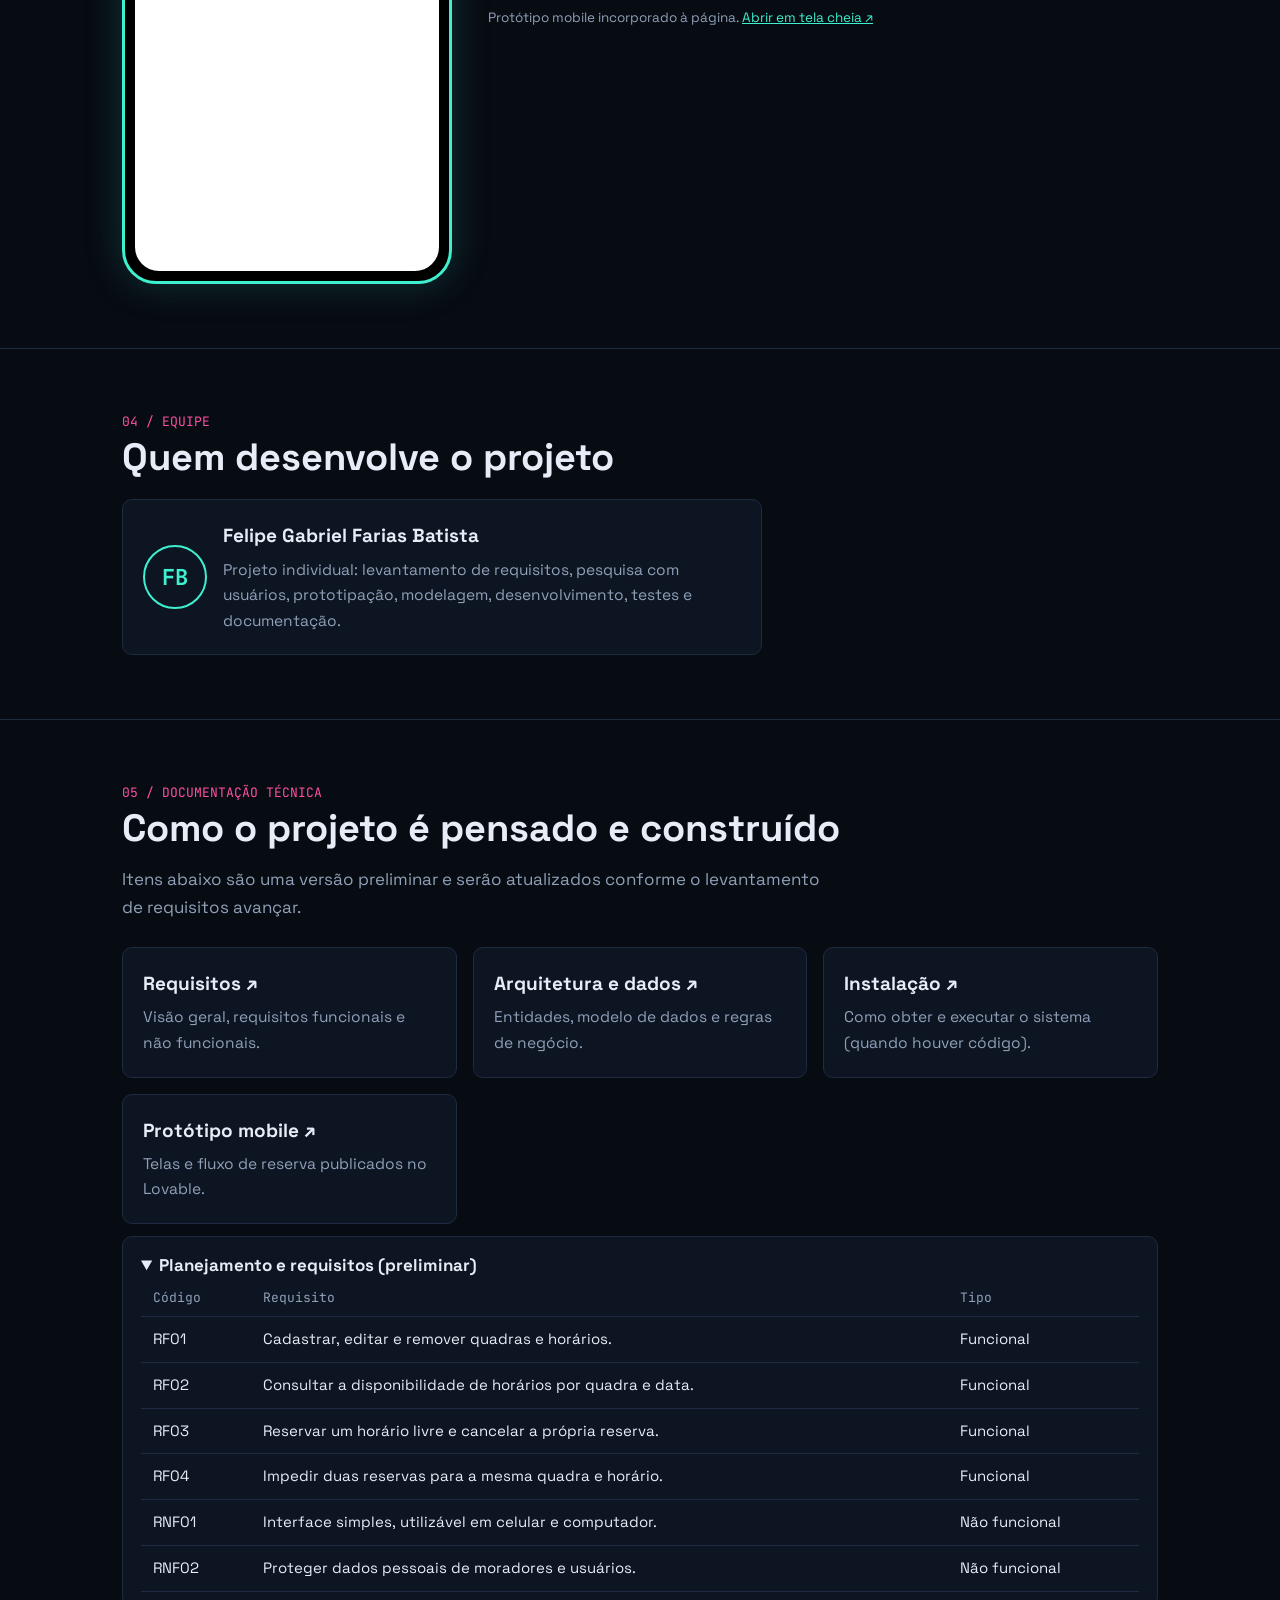
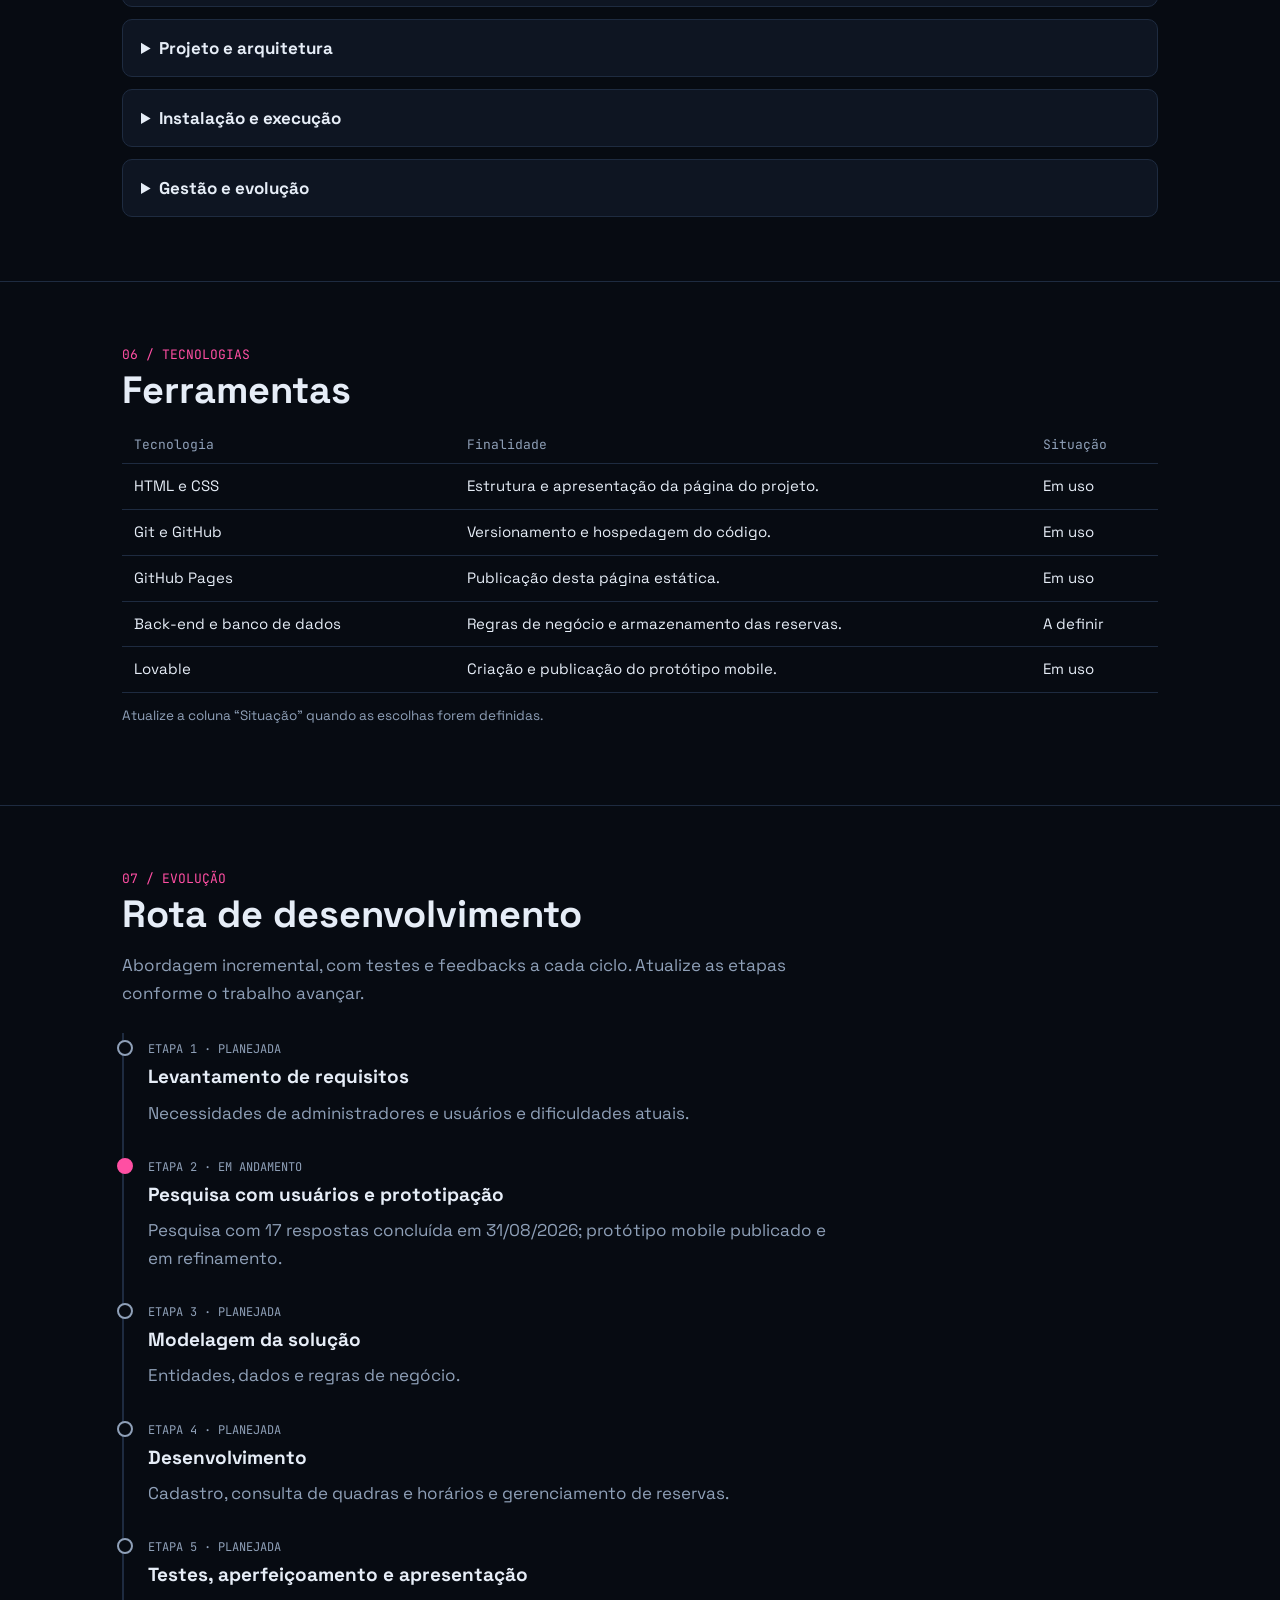
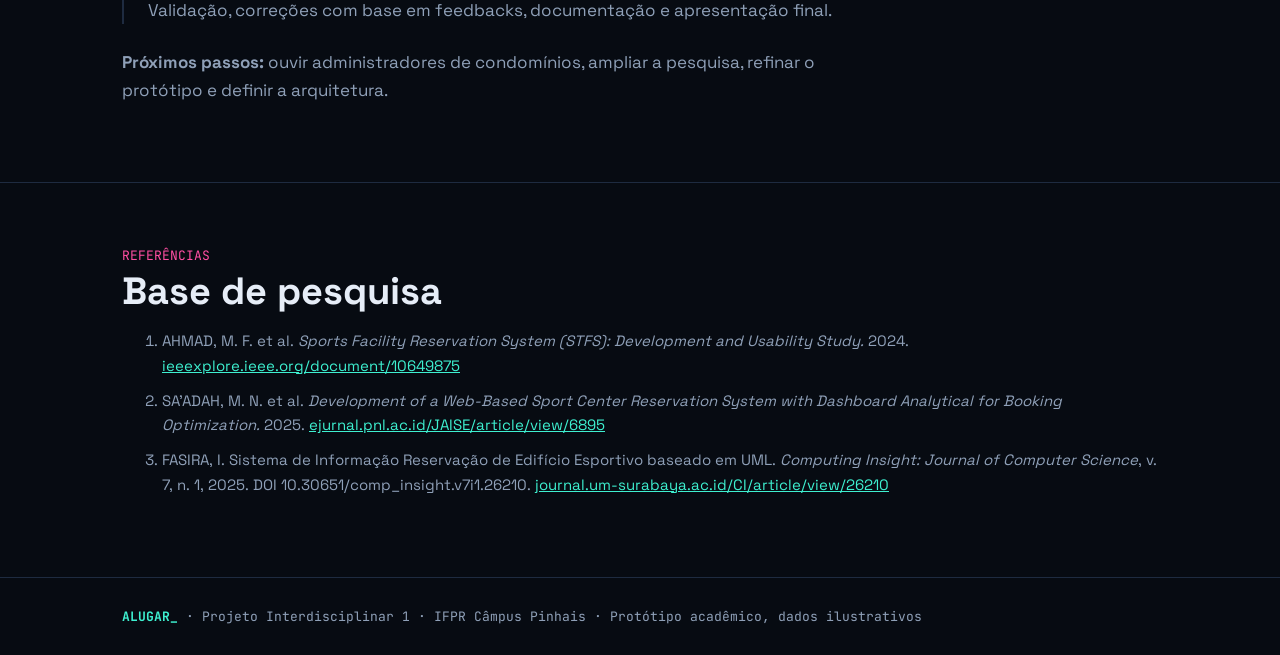
==== commit e95e7461: "Add files via upload" ====
--- a/index.html
+++ b/index.html
@@ -8,7 +8,7 @@
 <link rel="preconnect" href="https://fonts.googleapis.com">
 <link rel="preconnect" href="https://fonts.gstatic.com" crossorigin>
 <link href="https://fonts.googleapis.com/css2?family=JetBrains+Mono:wght@400;600&family=Space+Grotesk:wght@400;500;700&display=swap" rel="stylesheet">
-<link rel="stylesheet" href="assets/css/style.css?v=2">
+<link rel="stylesheet" href="assets/css/style.css?v=3">
 </head>
 <body>
 <header><div class="wrap"><nav aria-label="Principal">
@@ -45,10 +45,26 @@
 <p>Centralizar informações, reduzir conflitos, facilitar a gestão e melhorar a experiência de uso. No futuro, a proposta pode se adaptar a espaços esportivos públicos ou a estabelecimentos que aluguem quadras.</p>
 </div>
 </div>
-<details><summary>Evidências e relação com a extensão</summary>
-<p class="sub" style="margin-top:12px">A equipe aplicará um formulário para coletar opiniões de possíveis usuários sobre reservas, disponibilidade e recursos importantes. Os resultados serão publicados aqui, sem identificar participantes. <em>(Resultados ainda não coletados.)</em></p>
-<p class="sub">O projeto se relaciona com a extensão ao aplicar conhecimentos do curso a uma necessidade real de uma comunidade específica, o que exige compreender o contexto de uso, dialogar com diferentes usuários e adaptar a solução a partir de feedbacks.</p>
-<p class="sub">Estudos acadêmicos sobre sistemas de reserva de instalações esportivas sustentam a proposta (ver <a href="#refs">referências</a>).</p>
+<div class="evid">
+<h3 style="margin-top:44px">Evidências da pesquisa com usuários</h3>
+<p class="sub">Questionário com 15 perguntas, aplicado em 31/08/2026, com <strong>17 estudantes do IFPR</strong>. Os resultados indicam tendências e não representam o mercado como um todo (ver limitações abaixo).</p>
+<div class="stats">
+<div class="card stat"><b>71%</b><span>usam quadras ao menos “às vezes” <small>(12 de 17)</small></span></div>
+<div class="card stat"><b>65%</b><span>têm dificuldade para reservar ao menos “às vezes” <small>(11 de 17)</small></span></div>
+<div class="card stat"><b>88%</b><span>acham muito ou extremamente importante ver os horários em um único sistema <small>(15 de 17)</small></span></div>
+<div class="card stat"><b>6 de 7</b><span>dos que fazem reservas usam o <strong>WhatsApp</strong>, um processo informal</span></div>
+</div>
+<div class="grid charts">
+<div class="card chart"><h4>Principais dificuldades ao reservar</h4><div class="row"><span class="lb">Falta de organização</span><span class="track" aria-hidden="true"><i style="width:47%"></i></span><span class="n">8</span></div><div class="row"><span class="lb">Conflito de horários</span><span class="track" aria-hidden="true"><i style="width:29%"></i></span><span class="n">5</span></div><div class="row"><span class="lb">Dificuldade para reservar</span><span class="track" aria-hidden="true"><i style="width:29%"></i></span><span class="n">5</span></div><div class="row"><span class="lb">Falta de info. sobre horários</span><span class="track" aria-hidden="true"><i style="width:18%"></i></span><span class="n">3</span></div><p class="cap">Número de menções.</p></div><div class="card chart"><h4>Funcionalidades mais desejadas</h4><div class="row"><span class="lb">Ver horários disponíveis</span><span class="track" aria-hidden="true"><i style="width:82%"></i></span><span class="n">14</span></div><div class="row"><span class="lb">Informações da quadra</span><span class="track" aria-hidden="true"><i style="width:65%"></i></span><span class="n">11</span></div><div class="row"><span class="lb">Reservar horários</span><span class="track" aria-hidden="true"><i style="width:59%"></i></span><span class="n">10</span></div><div class="row"><span class="lb">Pagamento online</span><span class="track" aria-hidden="true"><i style="width:47%"></i></span><span class="n">8</span></div><div class="row"><span class="lb">Notificações e lembretes</span><span class="track" aria-hidden="true"><i style="width:41%"></i></span><span class="n">7</span></div><p class="cap">Respondentes, de 17.</p></div><div class="card chart"><h4>O que pesa na escolha de uma quadra</h4><div class="row"><span class="lb">Localização</span><span class="track" aria-hidden="true"><i style="width:82%"></i></span><span class="n">14</span></div><div class="row"><span class="lb">Qualidade da quadra</span><span class="track" aria-hidden="true"><i style="width:71%"></i></span><span class="n">12</span></div><div class="row"><span class="lb">Preço</span><span class="track" aria-hidden="true"><i style="width:65%"></i></span><span class="n">11</span></div><div class="row"><span class="lb">Disponibilidade de horários</span><span class="track" aria-hidden="true"><i style="width:53%"></i></span><span class="n">9</span></div><div class="row"><span class="lb">Estrutura oferecida</span><span class="track" aria-hidden="true"><i style="width:47%"></i></span><span class="n">8</span></div><p class="cap">Respondentes, de 17.</p></div><div class="card chart"><h4>Recursos considerados indispensáveis</h4><div class="row"><span class="lb">Avaliações e comentários</span><span class="track" aria-hidden="true"><i style="width:59%"></i></span><span class="n">10</span></div><div class="row"><span class="lb">Divisão de custos</span><span class="track" aria-hidden="true"><i style="width:47%"></i></span><span class="n">8</span></div><div class="row"><span class="lb">Agendamento recorrente</span><span class="track" aria-hidden="true"><i style="width:47%"></i></span><span class="n">8</span></div><div class="row"><span class="lb">Busca por parceiros</span><span class="track" aria-hidden="true"><i style="width:47%"></i></span><span class="n">8</span></div><div class="row"><span class="lb">Chat com o proprietário</span><span class="track" aria-hidden="true"><i style="width:35%"></i></span><span class="n">6</span></div><div class="row"><span class="lb">Integração com calendário</span><span class="track" aria-hidden="true"><i style="width:12%"></i></span><span class="n">2</span></div><p class="cap">Respondentes, de 17.</p></div></div>
+<div class="grid" style="margin-top:16px">
+<div class="card"><h4>O que isso significa para o Alugar</h4><ul class="l"><li>A <strong>visualização de horários</strong> foi a função mais votada (82%), o que confirma a consulta de disponibilidade como núcleo do sistema.</li><li>Avaliações de quadras receberam nota 4 ou 5 de 94% dos respondentes e podem entrar em etapas futuras.</li><li>O <strong>PIX</strong> foi o método de pagamento mais escolhido (94%). Pagamentos estão fora do escopo inicial, mas há demanda para uma evolução.</li><li>Vôlei (9), basquete (8), futsal (7) e futebol (7) são os esportes mais praticados.</li></ul></div>
+<div class="card"><h4>Limitações da pesquisa</h4><ul class="l"><li>Amostra pequena (17 pessoas), formada por estudantes do IFPR.</li><li>10 dos 17 hoje não fazem reservas, e 9 usam principalmente quadras públicas.</li><li>A pesquisa não mediu a disposição de pagar nem ouviu administradores de condomínios ou donos de quadras.</li></ul><p class="cap" style="margin-top:10px"><strong>Próximos passos:</strong> ouvir síndicos e administradores, ampliar a amostra e testar o protótipo com usuários.</p></div>
+</div>
+<blockquote>“Perderia menos tempo pra me divertir.” <cite>— respondente da pesquisa</cite></blockquote>
+</div>
+<details><summary>Relação com a extensão</summary>
+<p class="sub" style="margin-top:12px">O projeto se relaciona com a extensão ao aplicar conhecimentos do curso a uma necessidade real de uma comunidade específica, o que exige compreender o contexto de uso, dialogar com diferentes usuários e adaptar a solução a partir de feedbacks. A pesquisa acima é um primeiro passo desse diálogo, e a próxima etapa é ouvir os administradores dos condomínios.</p>
+<p class="sub">Estudos acadêmicos sobre sistemas de reserva de instalações esportivas também sustentam a proposta (ver <a href="#refs">referências</a>).</p>
 </details>
 </div></section>
 
@@ -148,12 +164,12 @@
 <p class="sub">Abordagem incremental, com testes e feedbacks a cada ciclo. Atualize as etapas conforme o trabalho avançar.</p>
 <div class="tl">
 <div><small>ETAPA 1 · PLANEJADA</small><h3>Levantamento de requisitos</h3><p class="sub">Necessidades de administradores e usuários e dificuldades atuais.</p></div>
-<div class="doing"><small>ETAPA 2 · EM ANDAMENTO</small><h3>Pesquisa com usuários e prototipação</h3><p class="sub">Formulário sobre reservas e disponibilidade; protótipo mobile publicado e em refinamento.</p></div>
+<div class="doing"><small>ETAPA 2 · EM ANDAMENTO</small><h3>Pesquisa com usuários e prototipação</h3><p class="sub">Pesquisa com 17 respostas concluída em 31/08/2026; protótipo mobile publicado e em refinamento.</p></div>
 <div><small>ETAPA 3 · PLANEJADA</small><h3>Modelagem da solução</h3><p class="sub">Entidades, dados e regras de negócio.</p></div>
 <div><small>ETAPA 4 · PLANEJADA</small><h3>Desenvolvimento</h3><p class="sub">Cadastro, consulta de quadras e horários e gerenciamento de reservas.</p></div>
 <div><small>ETAPA 5 · PLANEJADA</small><h3>Testes, aperfeiçoamento e apresentação</h3><p class="sub">Validação, correções com base em feedbacks, documentação e apresentação final.</p></div>
 </div>
-<p class="sub"><strong>Próximos passos:</strong> aplicar o questionário, refinar o protótipo e definir a arquitetura.</p>
+<p class="sub"><strong>Próximos passos:</strong> ouvir administradores de condomínios, ampliar a pesquisa, refinar o protótipo e definir a arquitetura.</p>
 </div></section>
 
 <section id="refs"><div class="wrap">
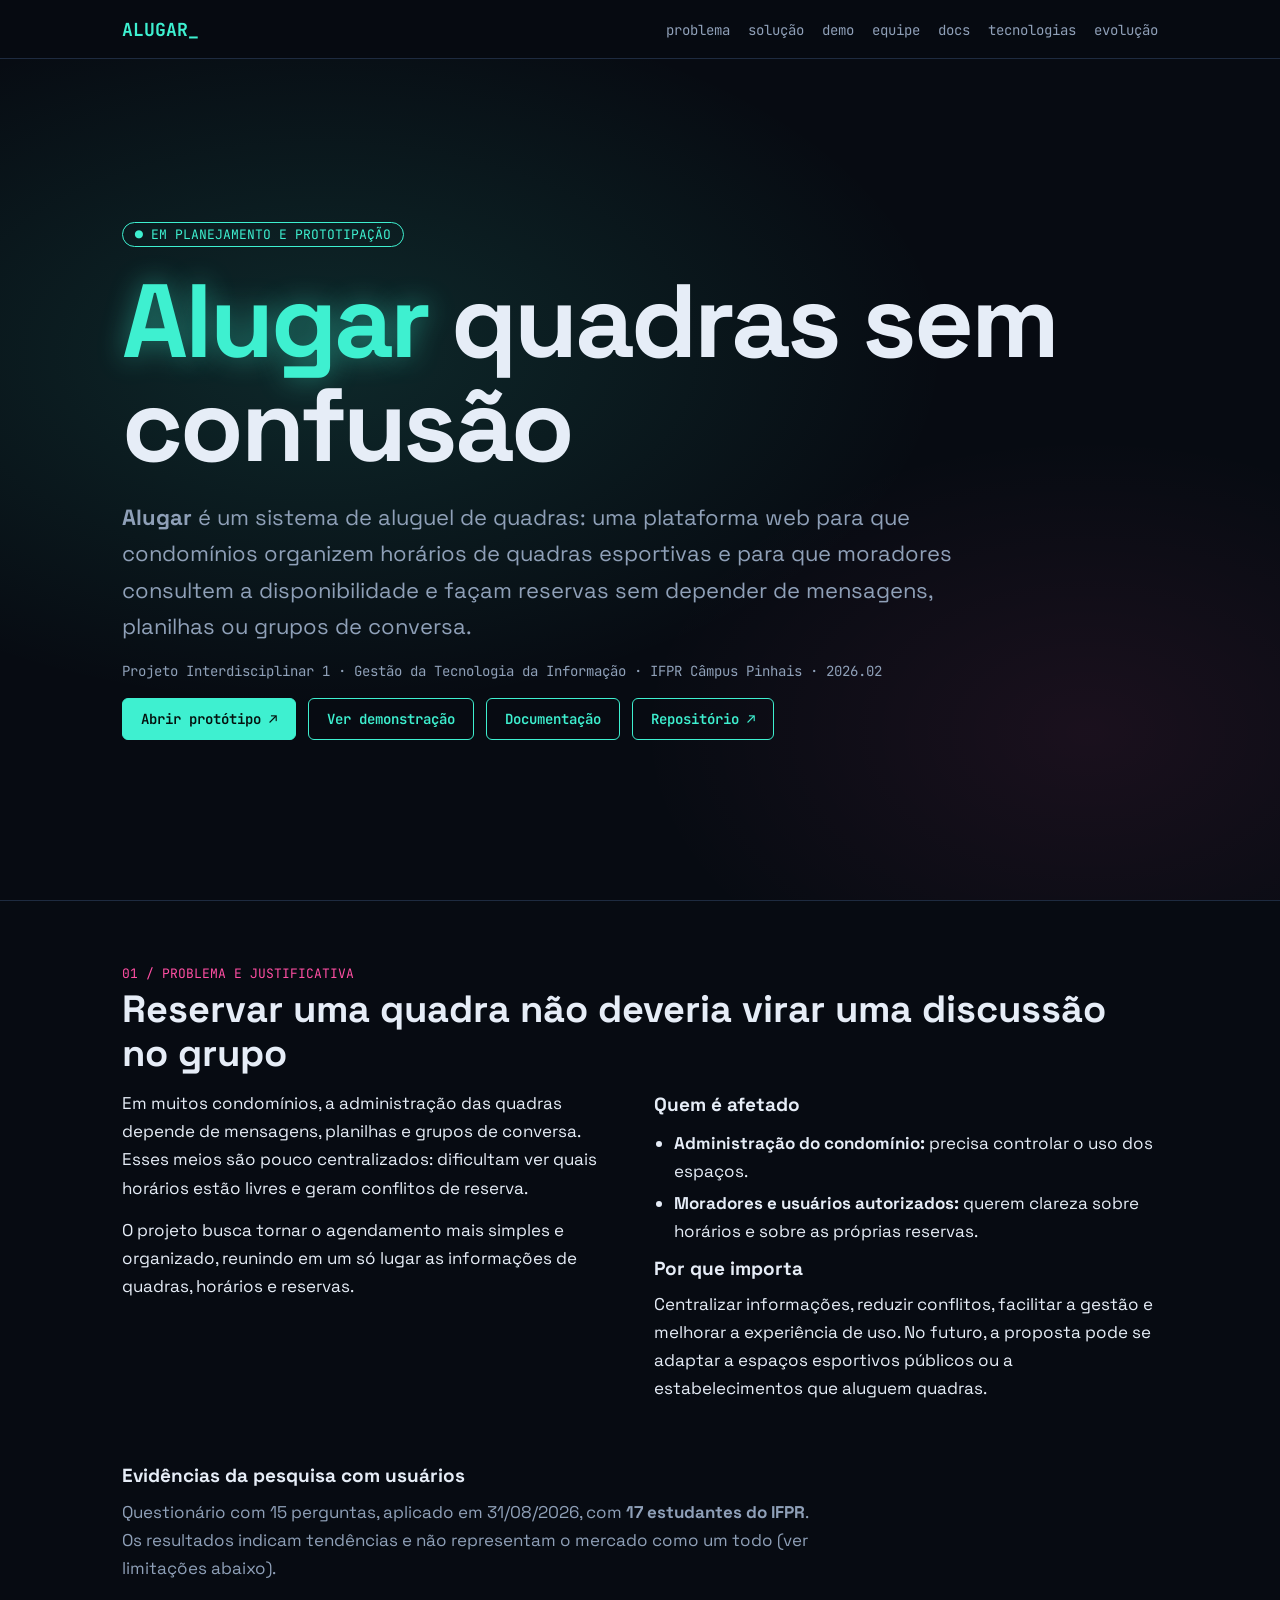
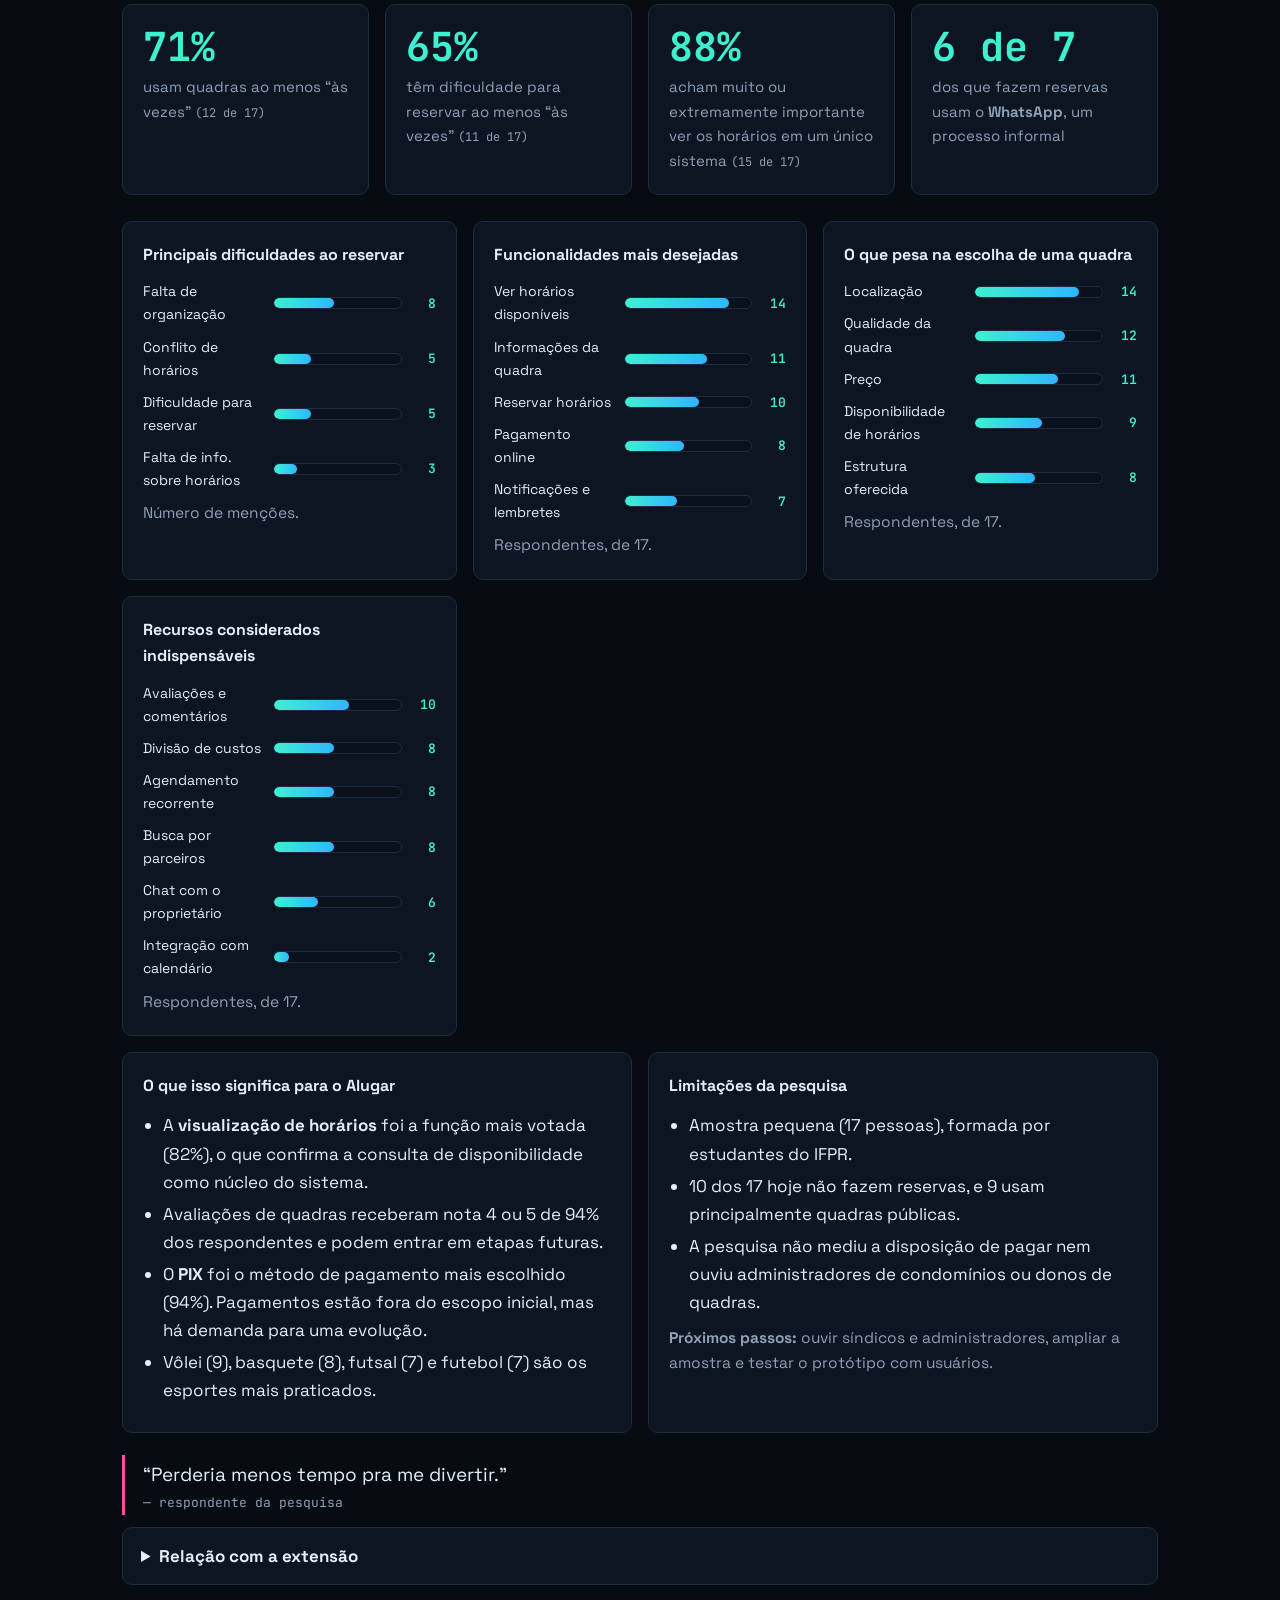
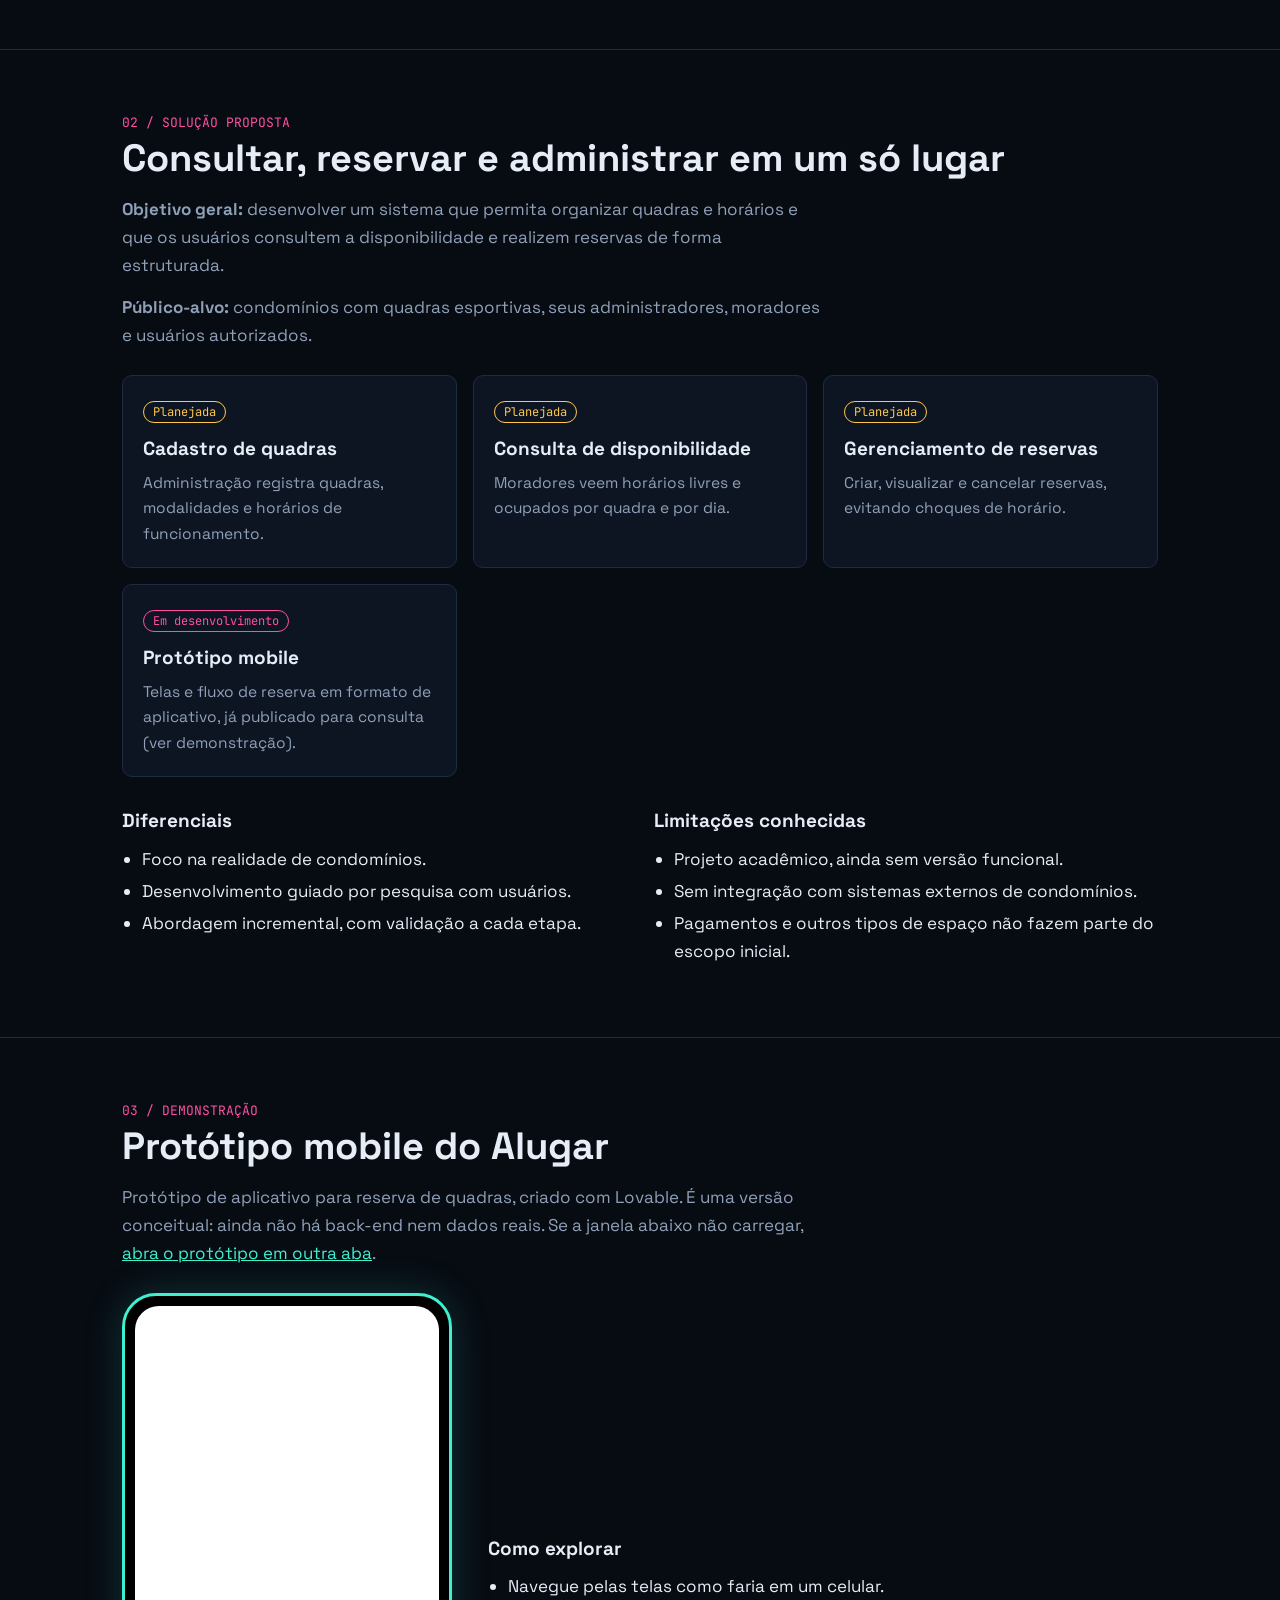
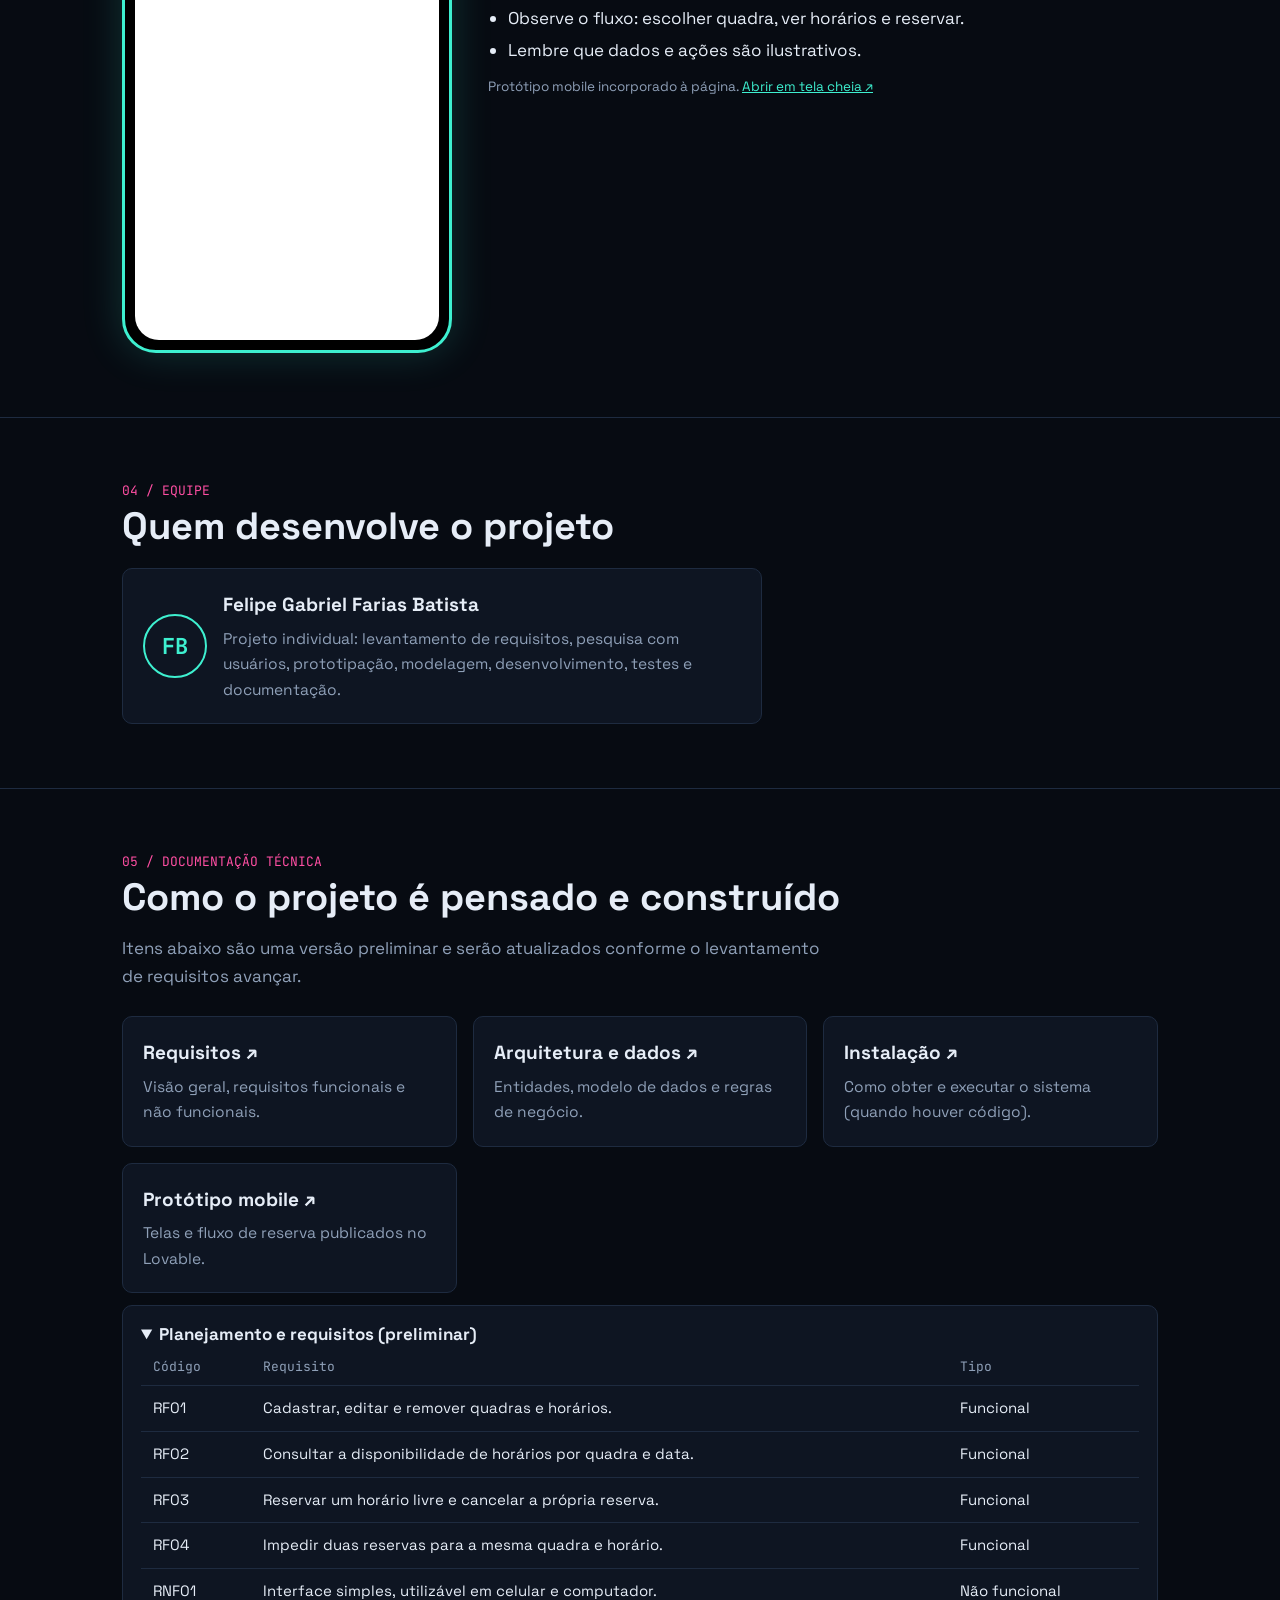
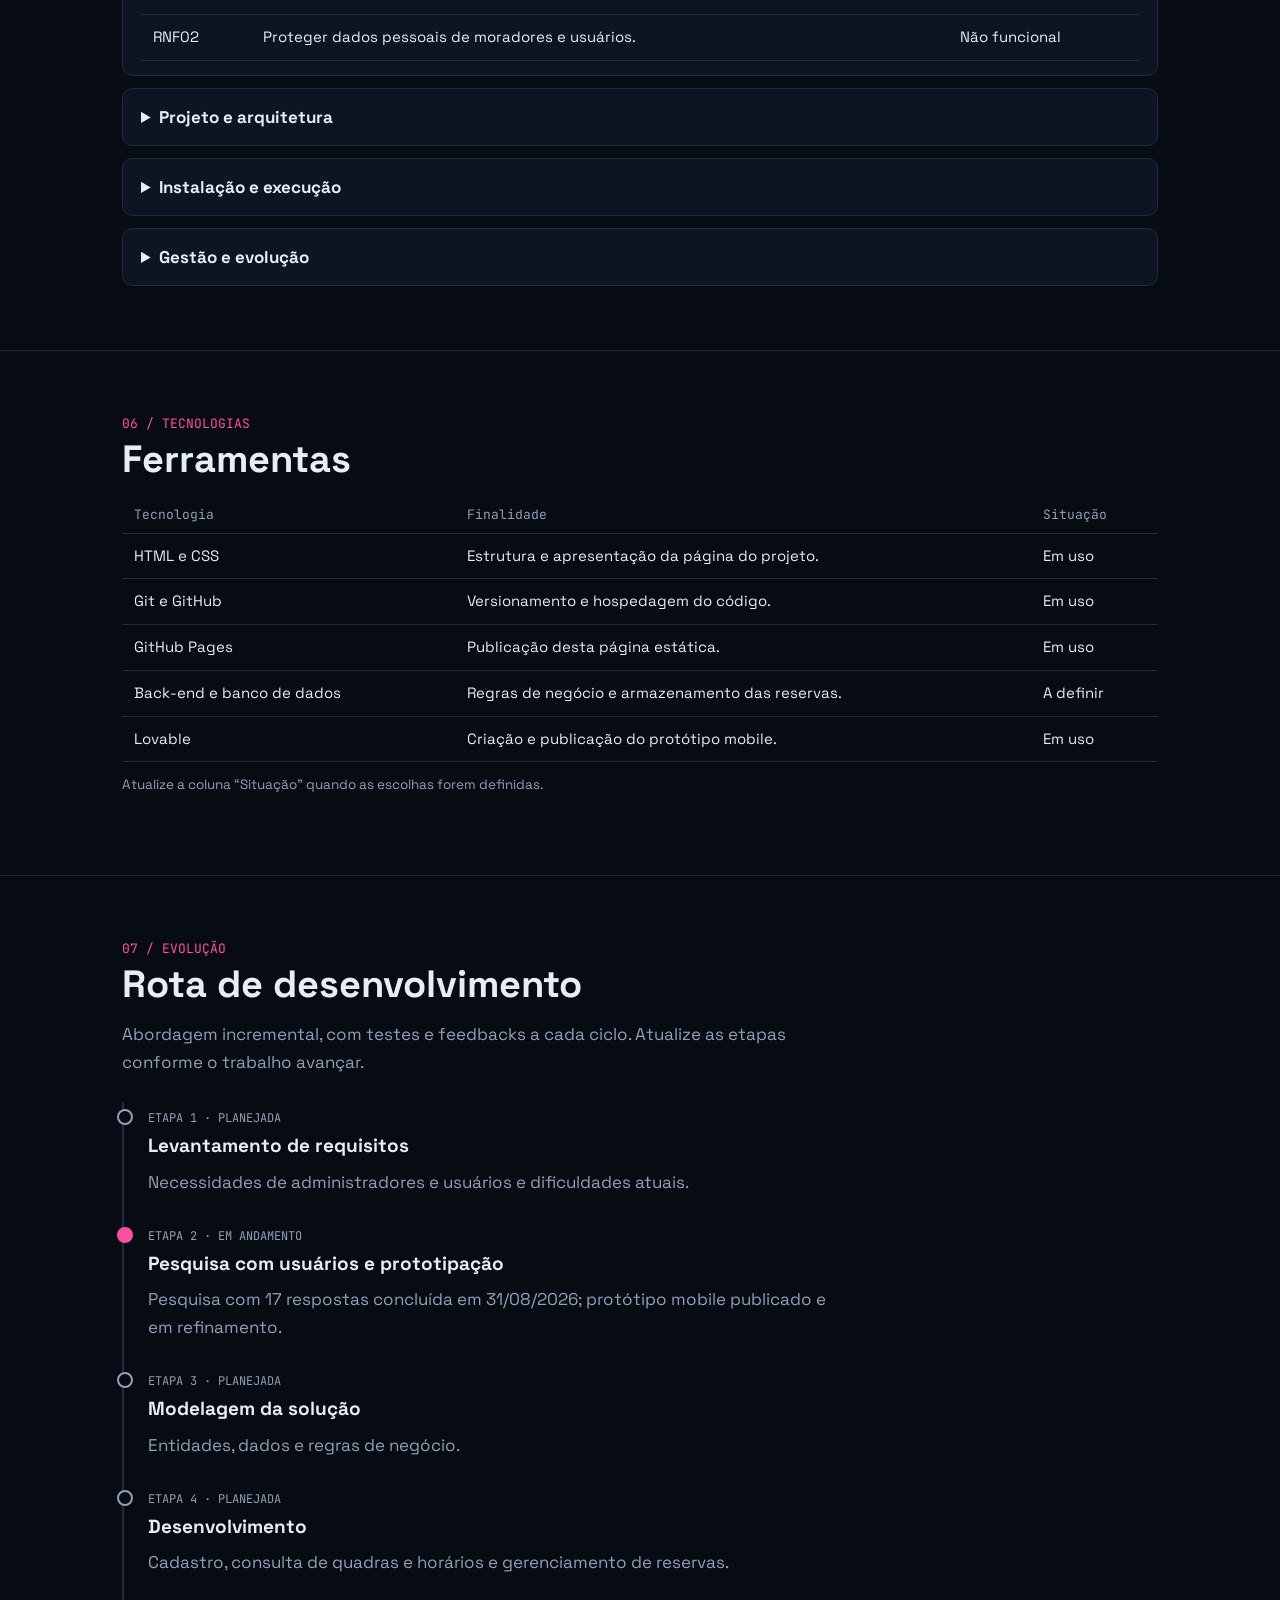
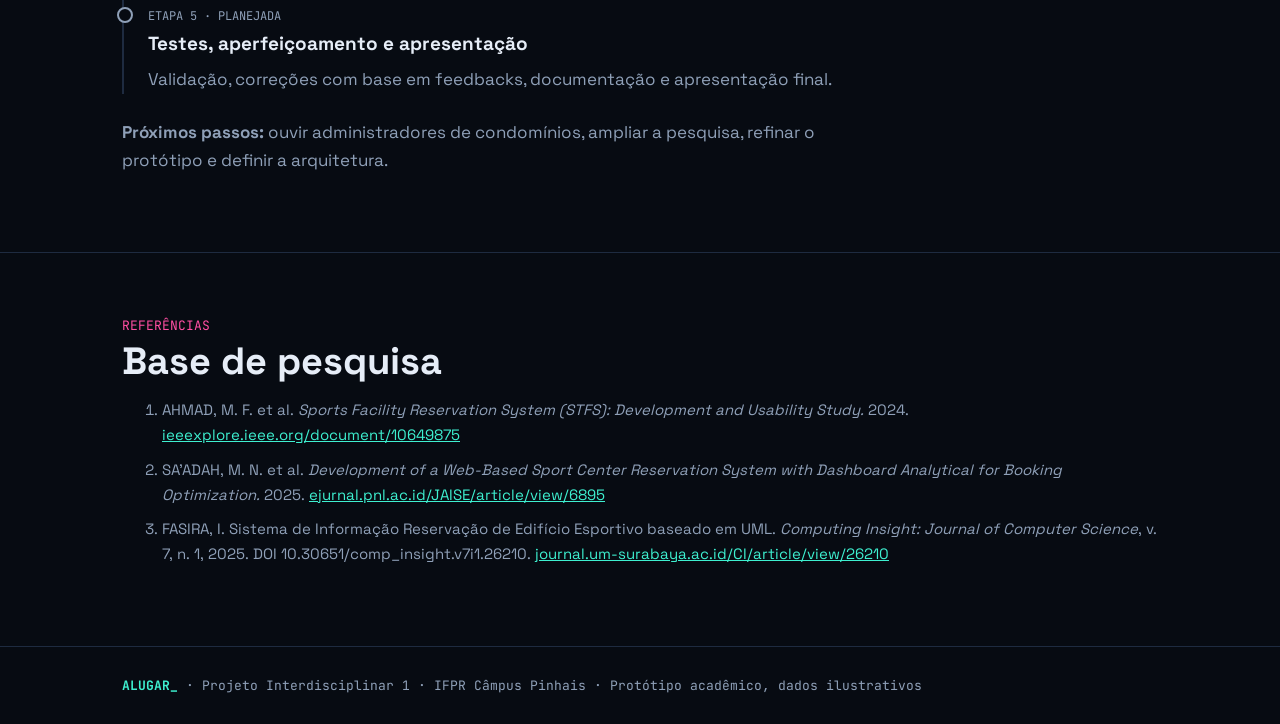
==== commit 422b8d29: "Add files via upload" ====
--- a/index.html
+++ b/index.html
@@ -113,9 +113,9 @@
 <h2>Como o projeto é pensado e construído</h2>
 <p class="sub">Itens abaixo são uma versão preliminar e serão atualizados conforme o levantamento de requisitos avançar.</p>
 <div class="grid docs">
-<a class="card" href="docs/requisitos.md"><h3>Requisitos ↗</h3><p>Visão geral, requisitos funcionais e não funcionais.</p></a>
-<a class="card" href="docs/arquitetura.md"><h3>Arquitetura e dados ↗</h3><p>Entidades, modelo de dados e regras de negócio.</p></a>
-<a class="card" href="docs/instalacao.md"><h3>Instalação ↗</h3><p>Como obter e executar o sistema (quando houver código).</p></a>
+<a class="card" href="https://github.com/felipefarias1231-hue/Projeto-Alugar/blob/main/docs/requisitos.md" target="_blank" rel="noopener"><h3>Requisitos ↗</h3><p>Visão geral, requisitos funcionais e não funcionais.</p></a>
+<a class="card" href="https://github.com/felipefarias1231-hue/Projeto-Alugar/blob/main/docs/arquitetura.md" target="_blank" rel="noopener"><h3>Arquitetura e dados ↗</h3><p>Entidades, modelo de dados e regras de negócio.</p></a>
+<a class="card" href="https://github.com/felipefarias1231-hue/Projeto-Alugar/blob/main/docs/instalacao.md" target="_blank" rel="noopener"><h3>Instalação ↗</h3><p>Como obter e executar o sistema (quando houver código).</p></a>
 <a class="card" href="https://sporty-reserve-app-mobile.lovable.app/" target="_blank" rel="noopener"><h3>Protótipo mobile ↗</h3><p>Telas e fluxo de reserva publicados no Lovable.</p></a>
 </div>
 
--- a/assets/css/style.css
+++ b/assets/css/style.css
@@ -57,3 +57,18 @@
 footer{border-top:1px solid var(--line);padding:30px 0;font:13px var(--mono);color:var(--mute)}
 .refs{font-size:15px;color:var(--mute)}.refs li{margin-bottom:10px}
 @media(max-width:800px){.proto{grid-template-columns:1fr;justify-items:center}.two{grid-template-columns:1fr}.hero{padding-top:40px}}
+
+h4{margin:0 0 12px;font-size:16px}
+.stats{display:grid;grid-template-columns:repeat(auto-fit,minmax(200px,1fr));gap:16px;margin-top:22px}
+.stat b{display:block;font:700 40px/1.1 var(--mono);color:var(--neon);margin-bottom:6px}
+.stat span{display:block;color:var(--mute);font-size:15px}
+.stat small{font-family:var(--mono);font-size:12px}
+.charts{grid-template-columns:repeat(auto-fit,minmax(320px,1fr))}
+.row{display:grid;grid-template-columns:minmax(120px,1.1fr) 1.4fr 24px;gap:10px;align-items:center;margin:9px 0;font-size:14px}
+.row .lb{color:var(--text)}
+.track{display:block;height:12px;background:#0a111c;border:1px solid var(--line);border-radius:99px;overflow:hidden}
+.track i{display:block;height:100%;background:linear-gradient(90deg,var(--neon),#2fb6ff);border-radius:99px}
+.row .n{font:600 13px var(--mono);color:var(--neon);text-align:right}
+blockquote{margin:22px 0 0;padding:4px 0 4px 18px;border-left:3px solid var(--hot);font-size:19px}
+blockquote cite{display:block;font:13px var(--mono);color:var(--mute);margin-top:4px;font-style:normal}
+@media(max-width:420px){.charts{grid-template-columns:1fr}.row{grid-template-columns:1fr 24px}.row .track{grid-column:1/3;grid-row:2}}
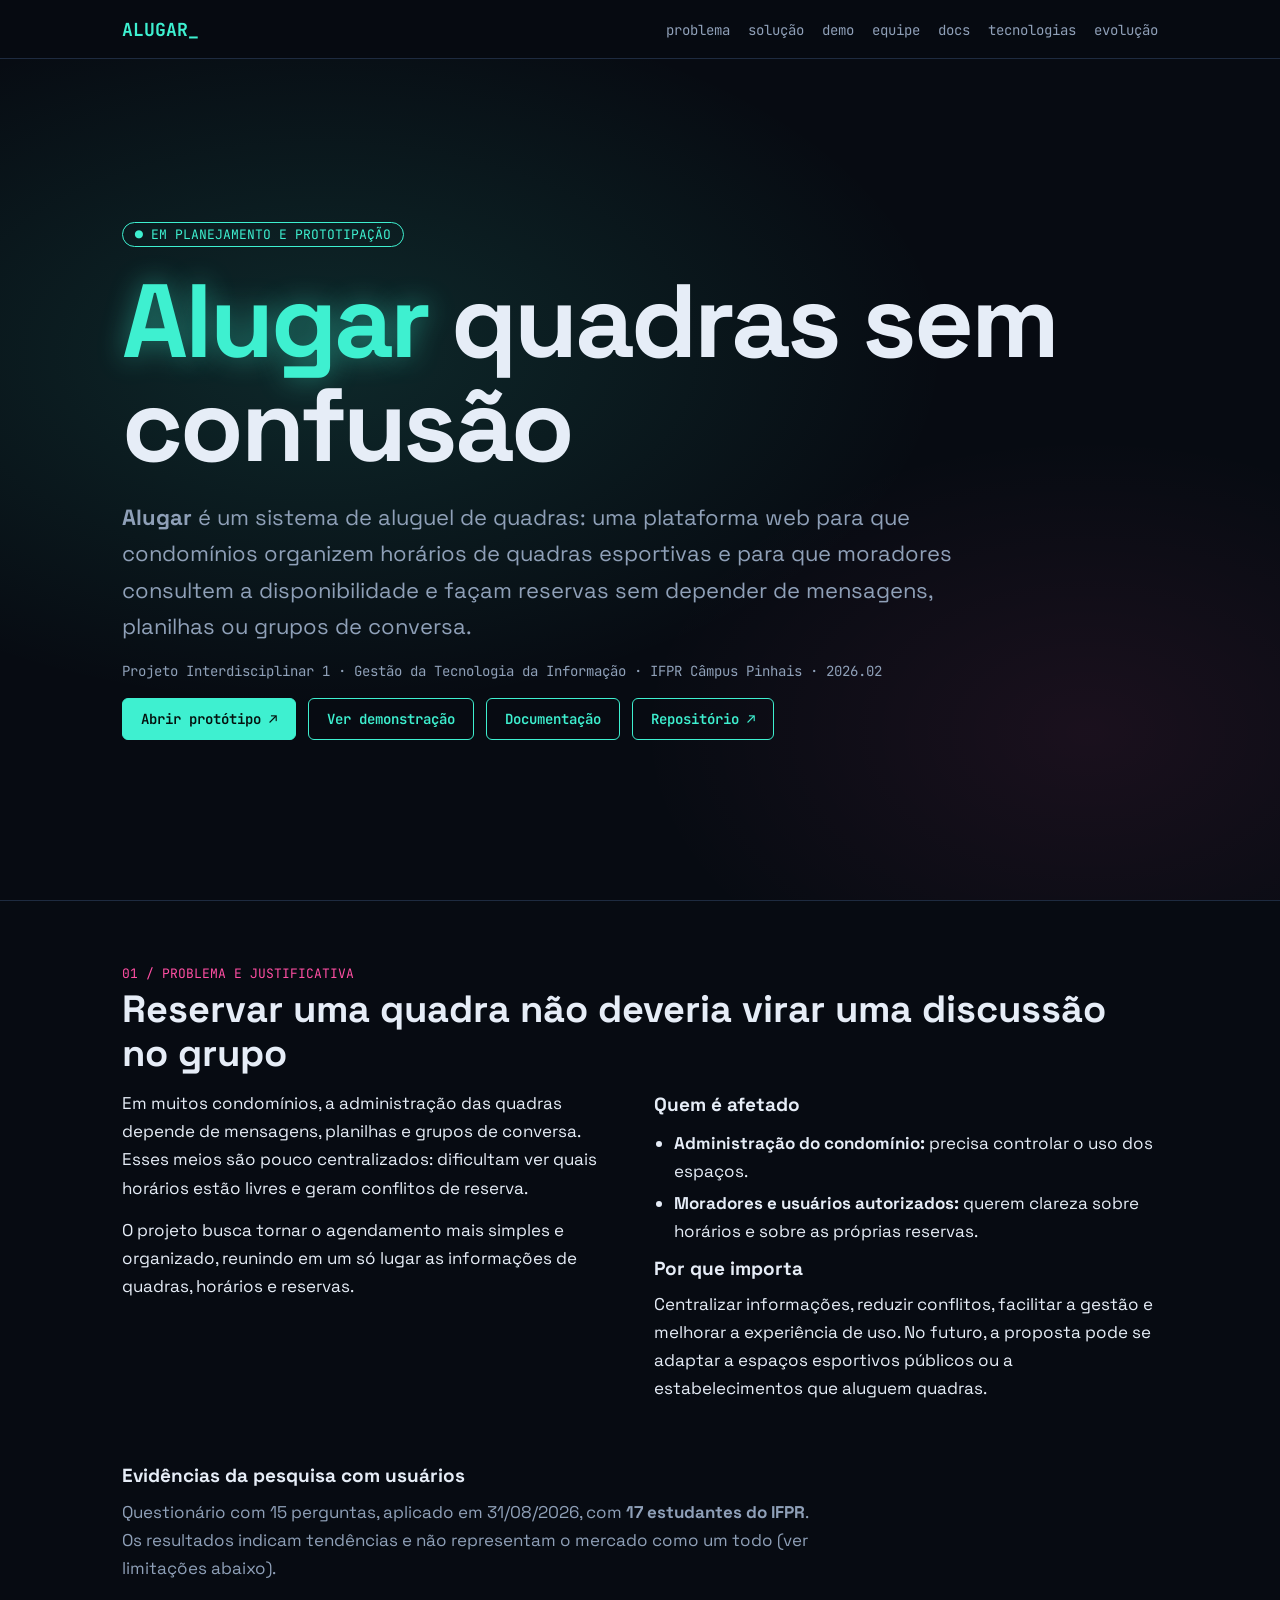
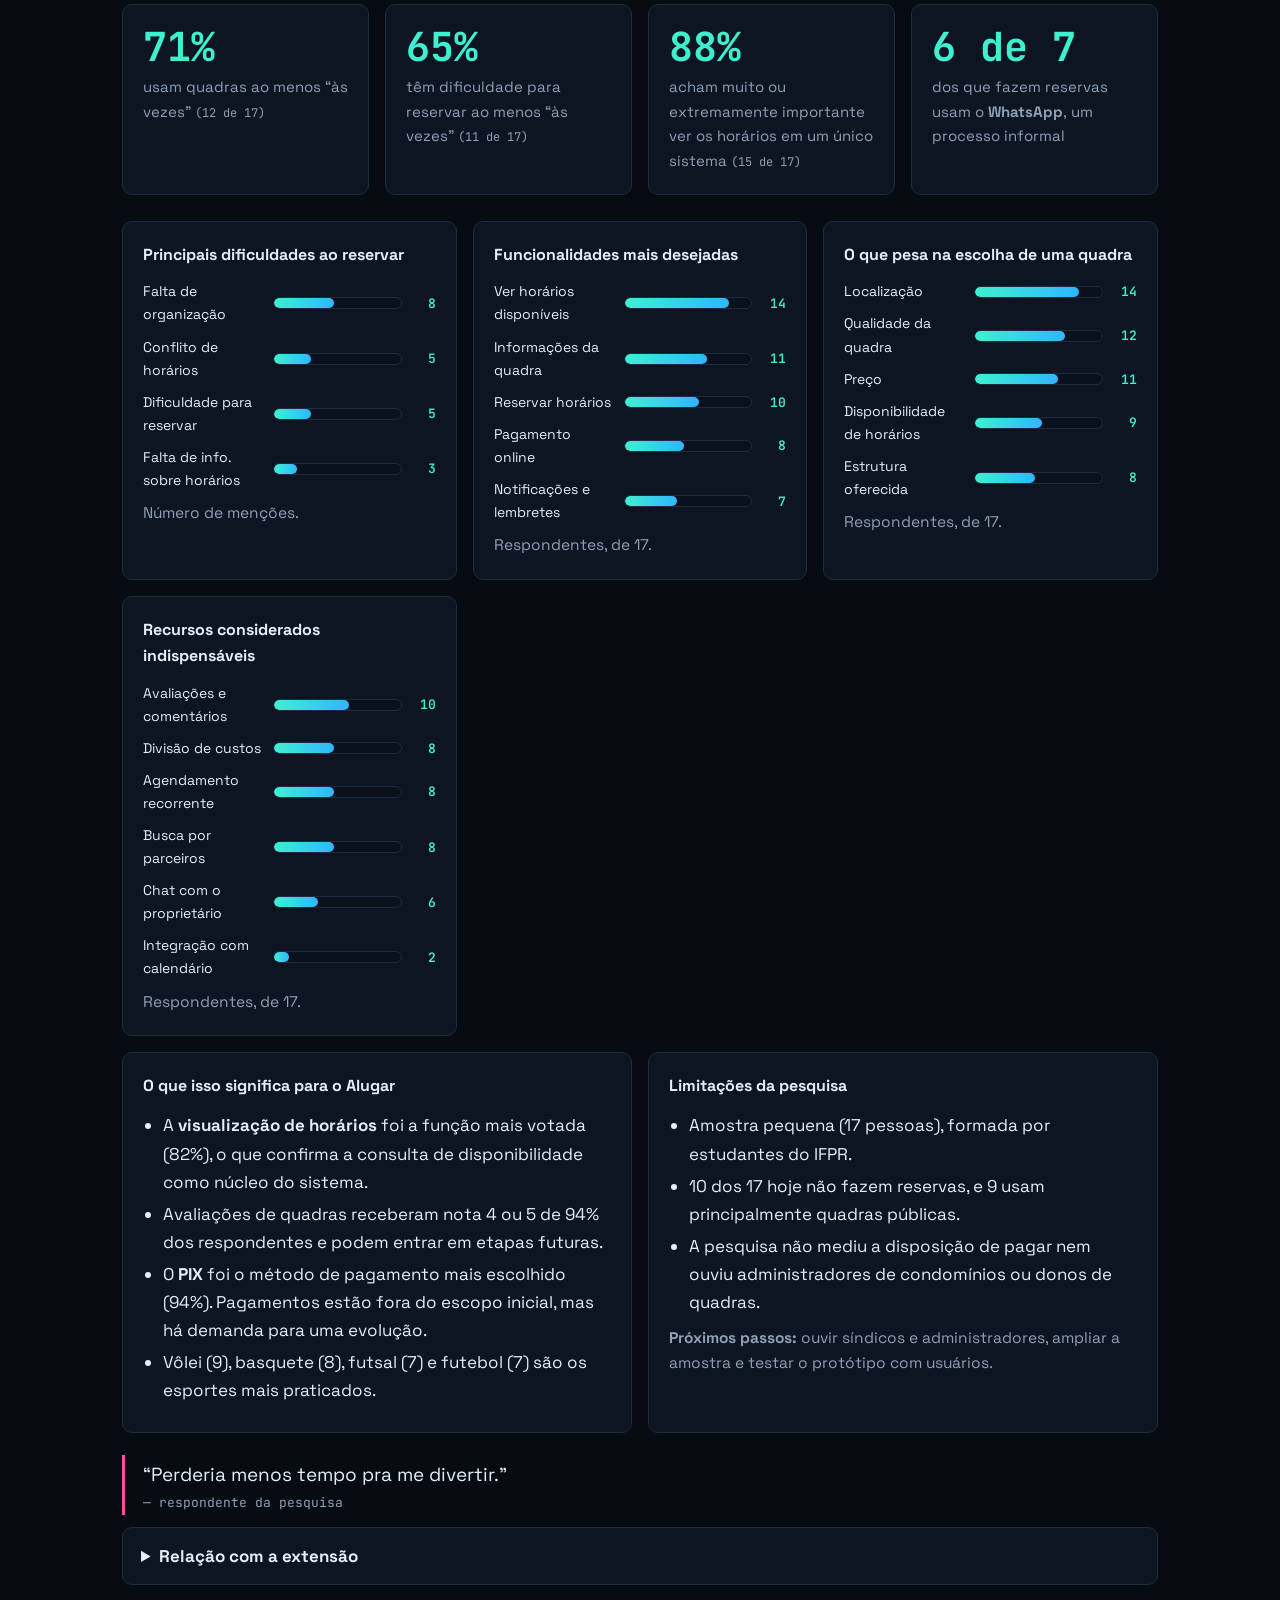
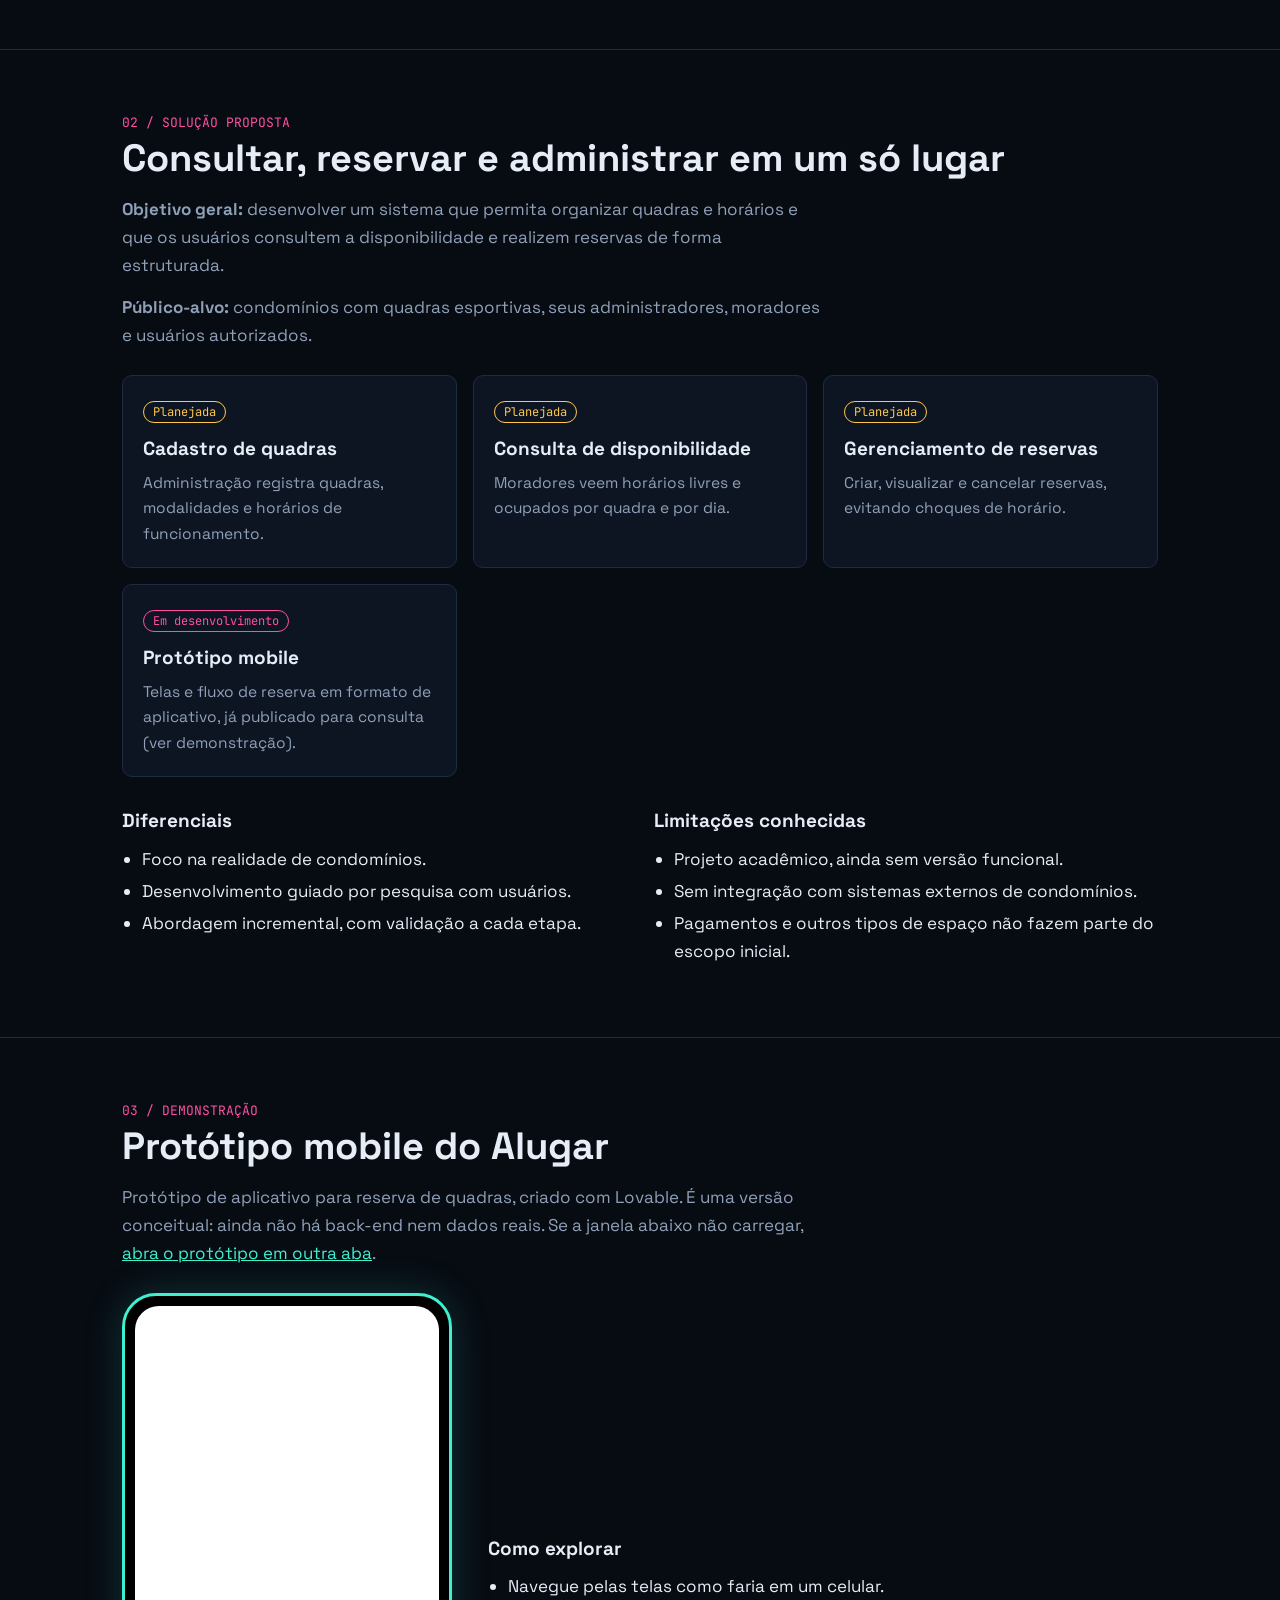
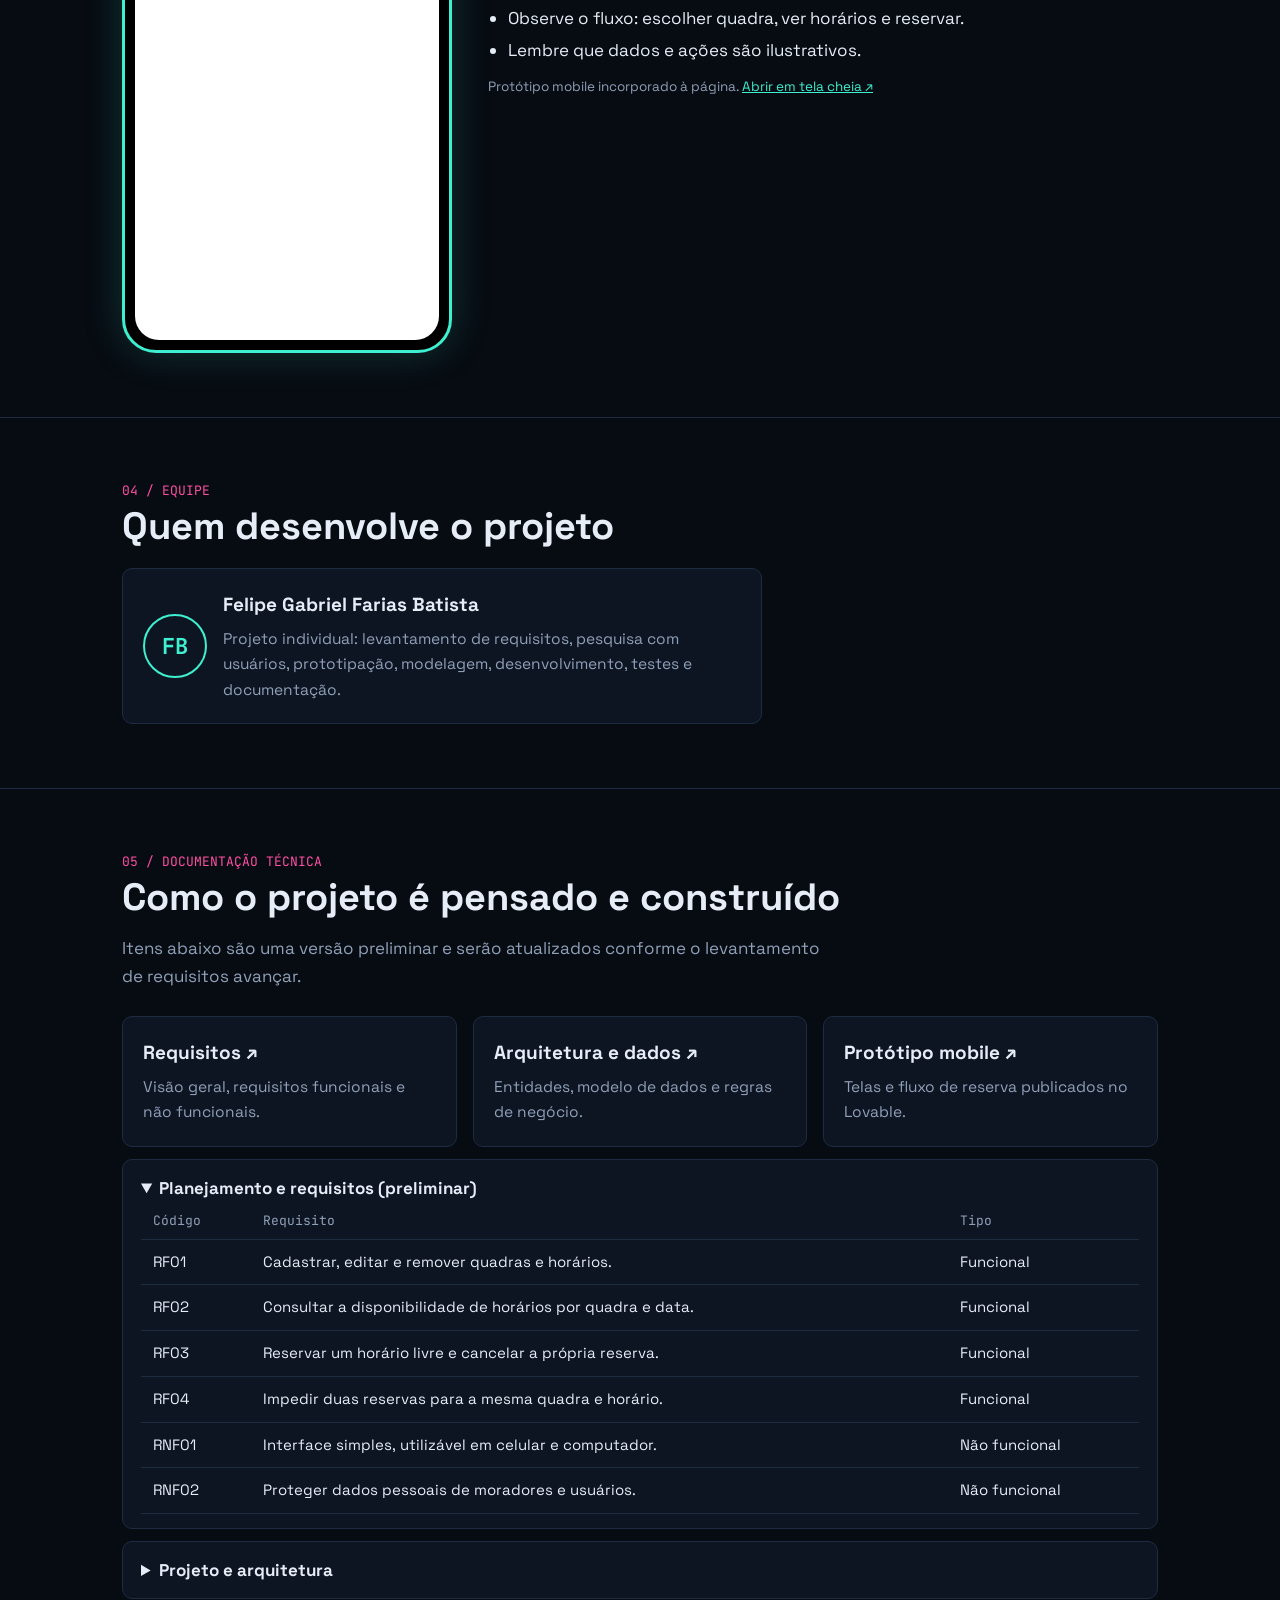
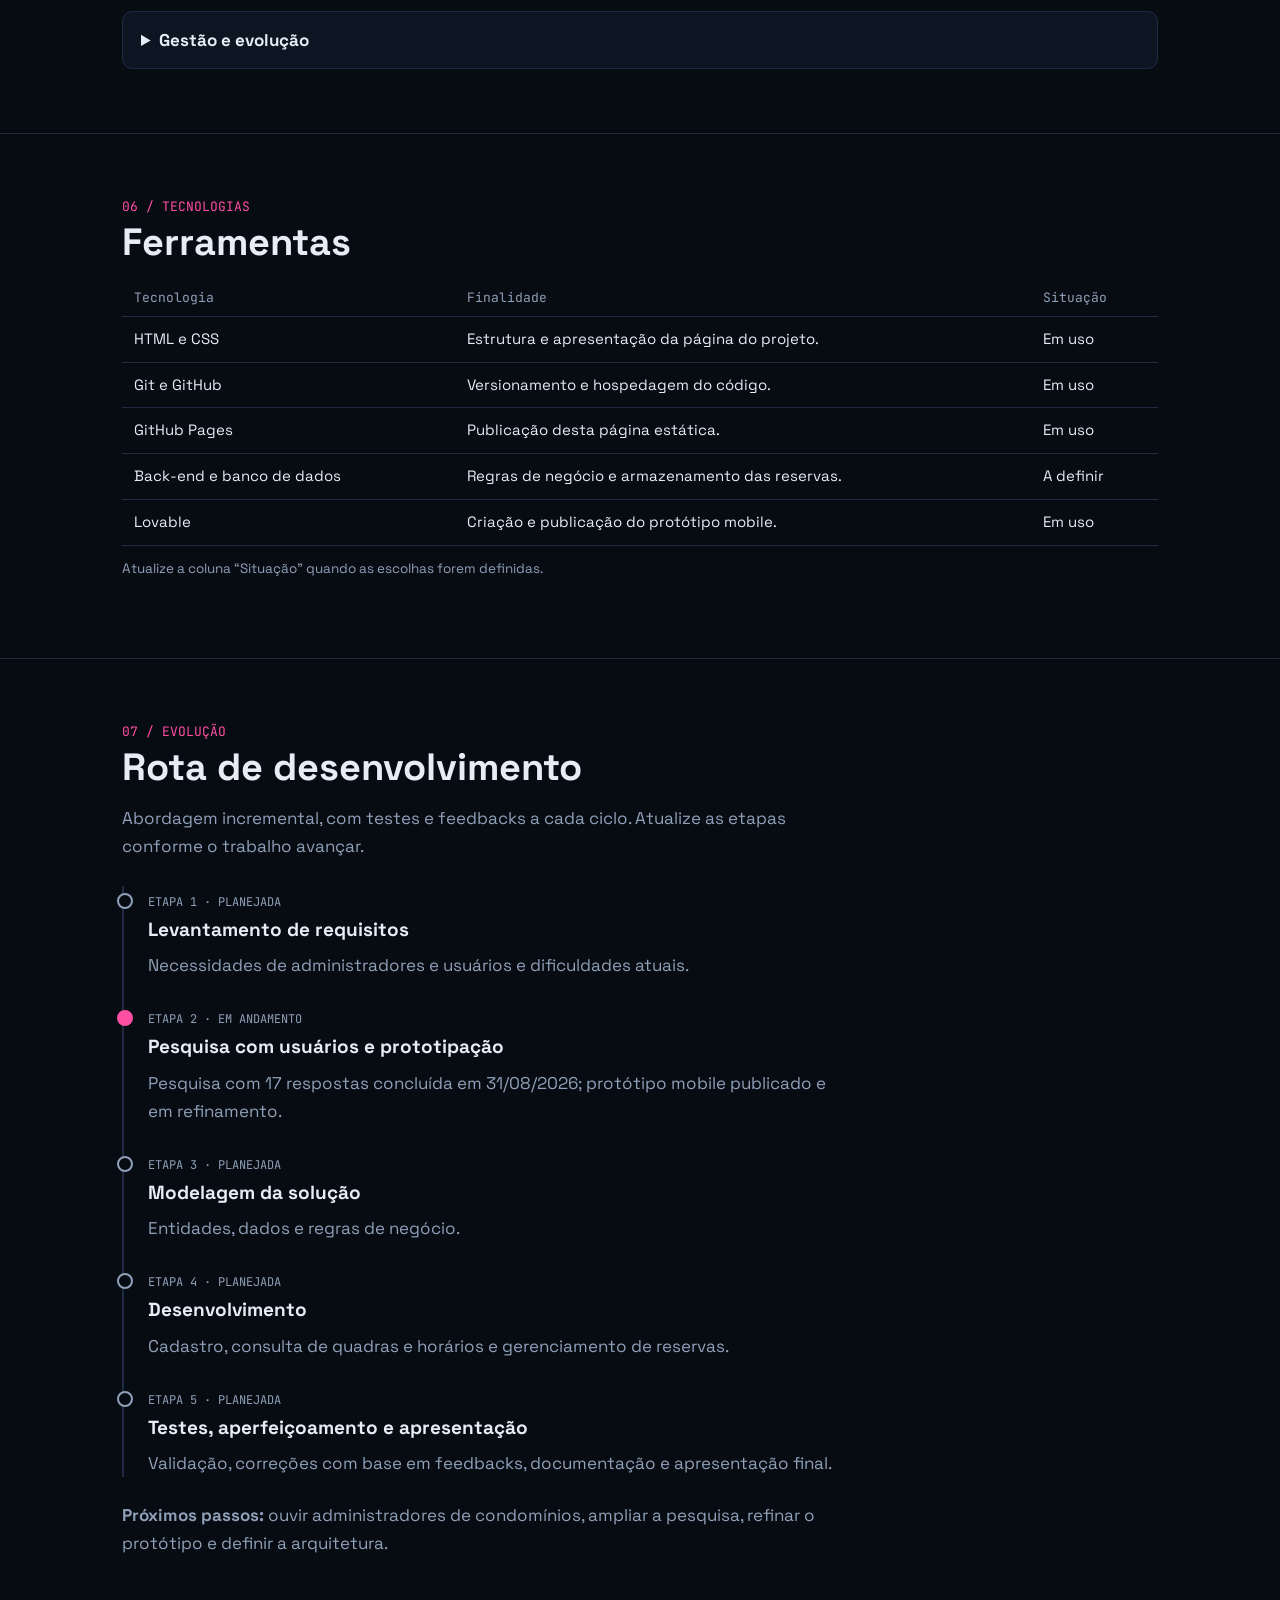
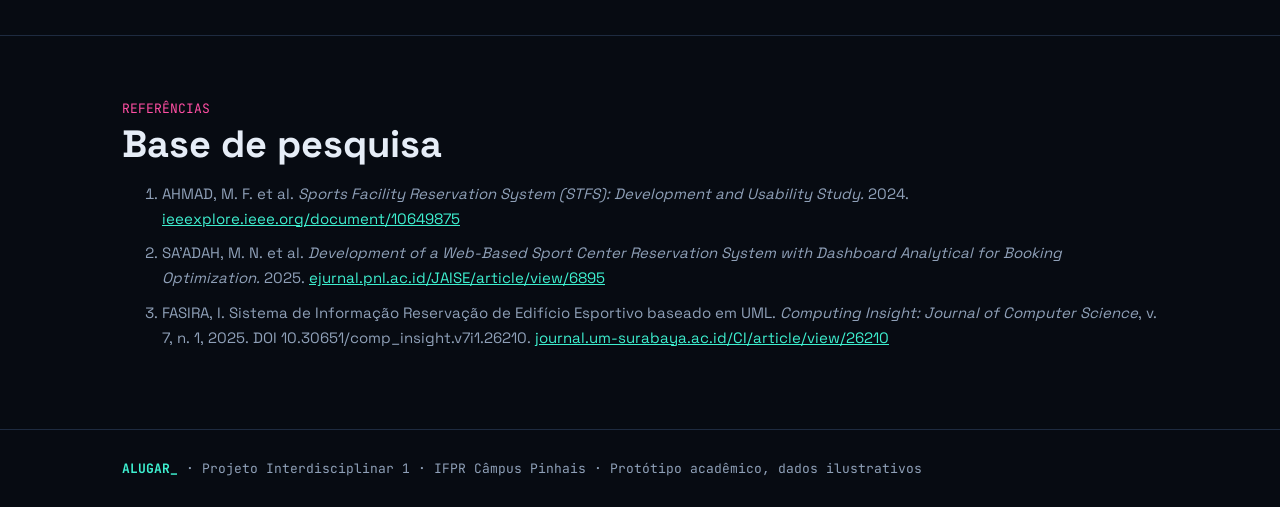
==== commit fb32f8fe: "Add files via upload" ====
--- a/index.html
+++ b/index.html
@@ -115,7 +115,6 @@
 <div class="grid docs">
 <a class="card" href="https://github.com/felipefarias1231-hue/Projeto-Alugar/blob/main/docs/requisitos.md" target="_blank" rel="noopener"><h3>Requisitos ↗</h3><p>Visão geral, requisitos funcionais e não funcionais.</p></a>
 <a class="card" href="https://github.com/felipefarias1231-hue/Projeto-Alugar/blob/main/docs/arquitetura.md" target="_blank" rel="noopener"><h3>Arquitetura e dados ↗</h3><p>Entidades, modelo de dados e regras de negócio.</p></a>
-<a class="card" href="https://github.com/felipefarias1231-hue/Projeto-Alugar/blob/main/docs/instalacao.md" target="_blank" rel="noopener"><h3>Instalação ↗</h3><p>Como obter e executar o sistema (quando houver código).</p></a>
 <a class="card" href="https://sporty-reserve-app-mobile.lovable.app/" target="_blank" rel="noopener"><h3>Protótipo mobile ↗</h3><p>Telas e fluxo de reserva publicados no Lovable.</p></a>
 </div>
 
@@ -132,13 +131,6 @@
 
 <details><summary>Projeto e arquitetura</summary>
 <p class="sub" style="margin-top:12px">Entidades previstas: <strong>Quadra</strong>, <strong>Horário</strong>, <strong>Usuário</strong> e <strong>Reserva</strong>. Diagramas (modelo de dados e casos de uso) serão adicionados à pasta docs/ após a etapa de modelagem.</p></details>
-
-<details><summary>Instalação e execução</summary>
-<p class="sub" style="margin-top:12px">Ainda não há código executável. Quando houver, esta seção trará pré-requisitos, dependências e comandos, por exemplo:</p>
-<pre># exemplo — ajustar à tecnologia final
-git clone &lt;url-do-repositorio&gt;
-cd projeto-integrador</pre>
-<p class="sub">Senhas, tokens e chaves nunca serão publicados no repositório.</p></details>
 
 <details><summary>Gestão e evolução</summary>
 <p class="sub" style="margin-top:12px">O cronograma está na seção <a href="#evolucao">Evolução</a>. Decisões relevantes, problemas encontrados e melhorias planejadas serão registrados aqui ao longo do desenvolvimento.</p></details>
